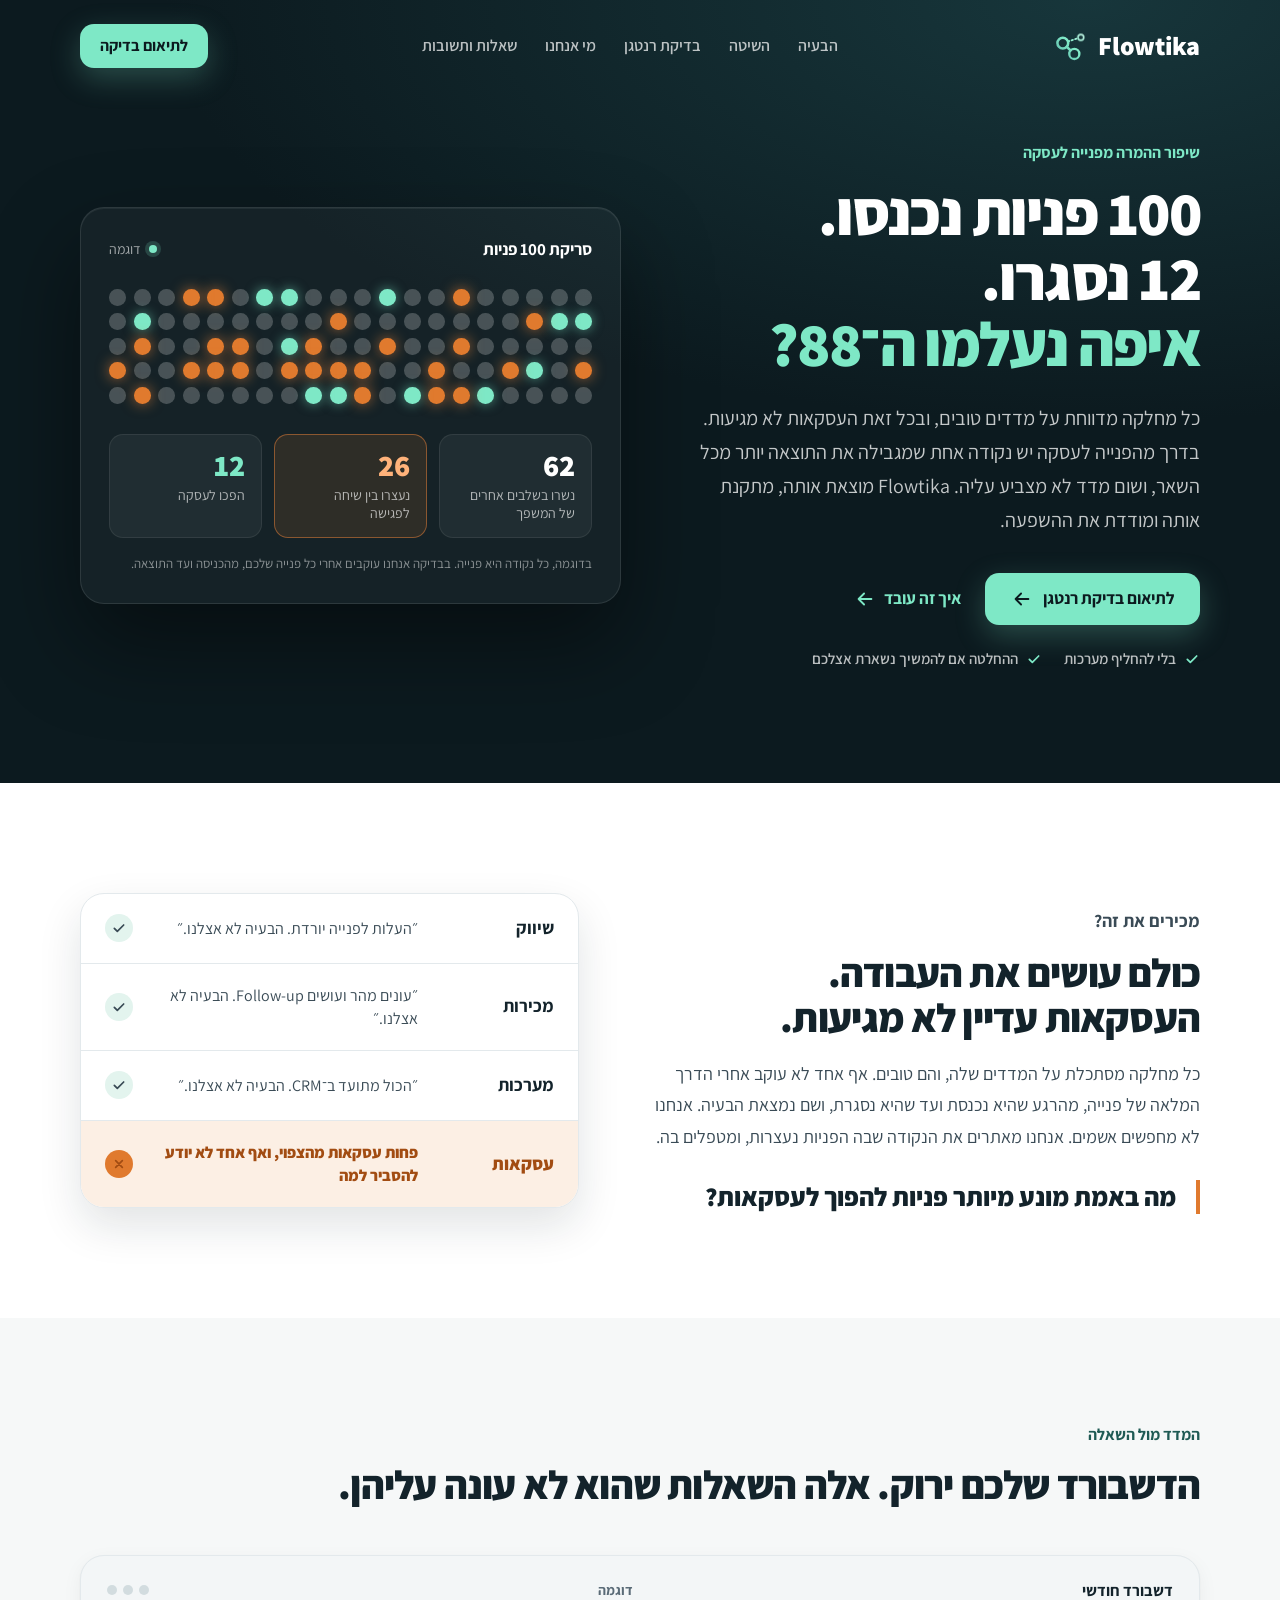
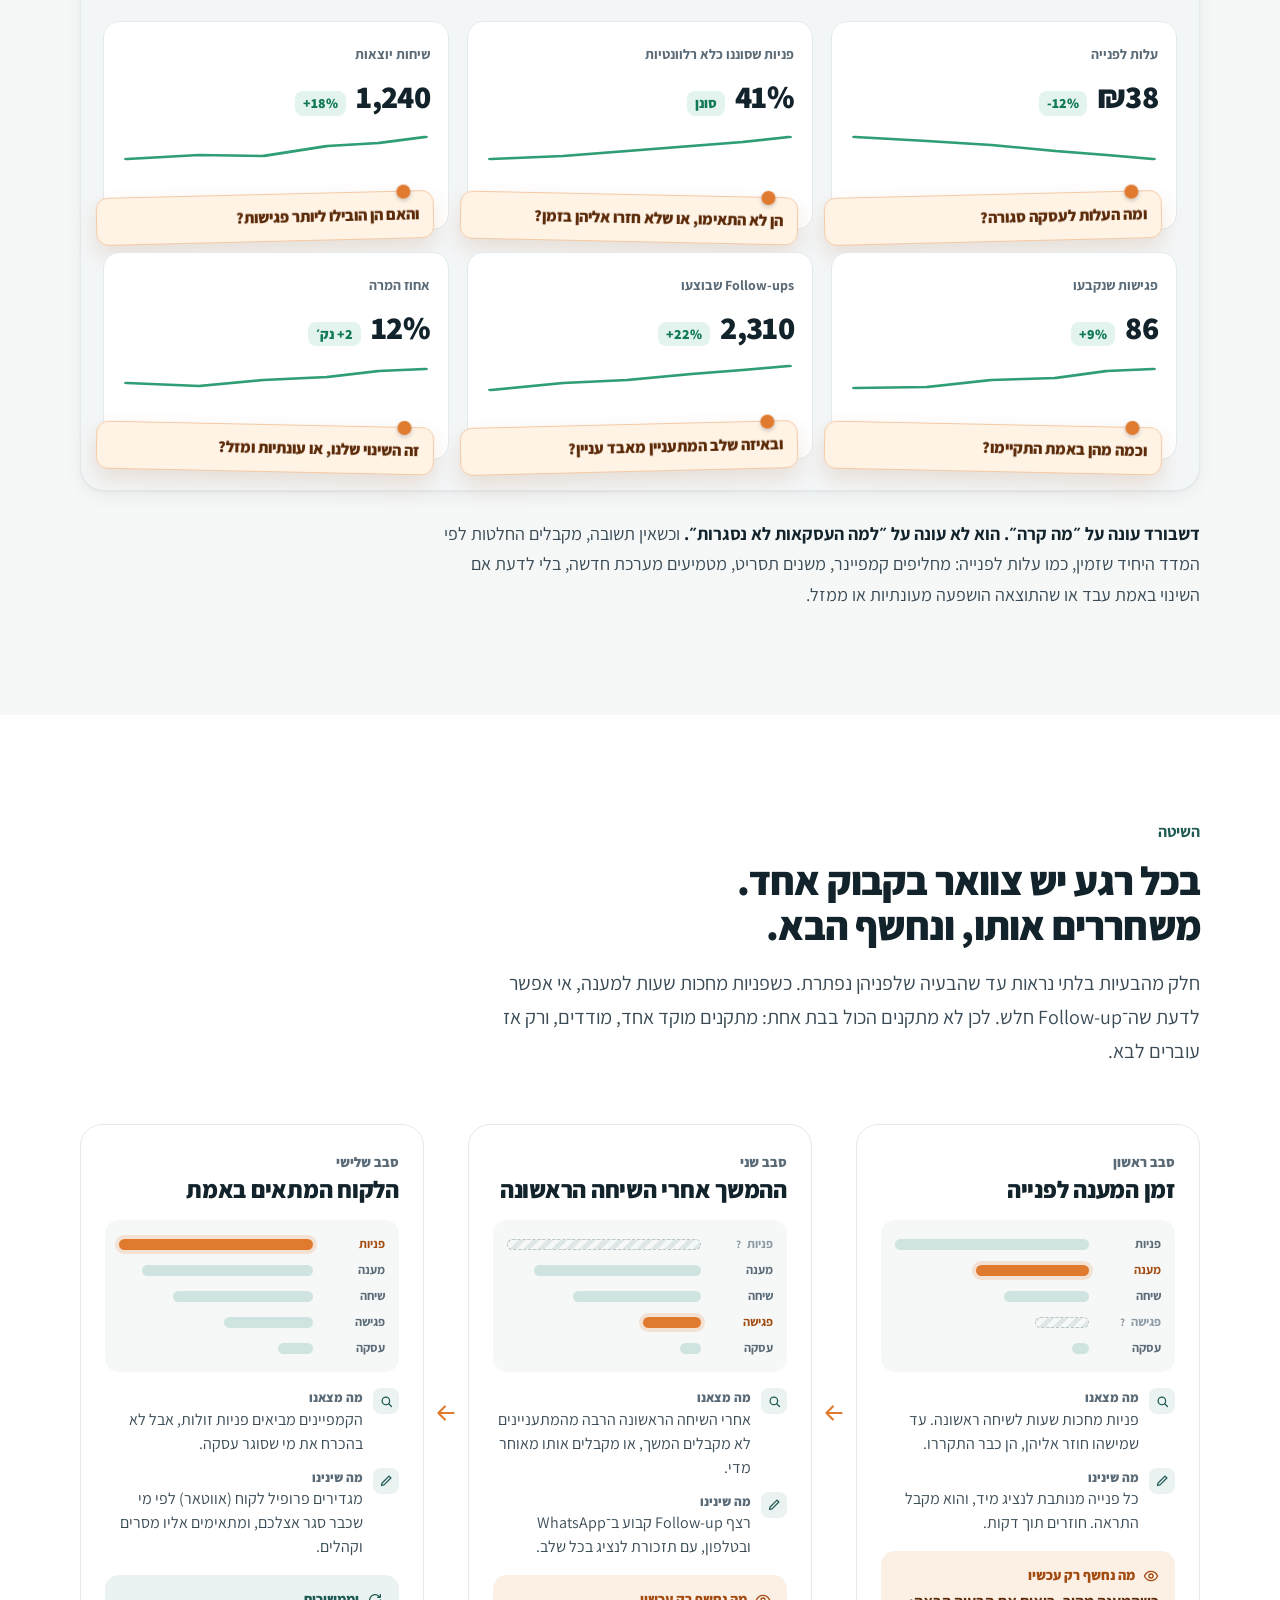
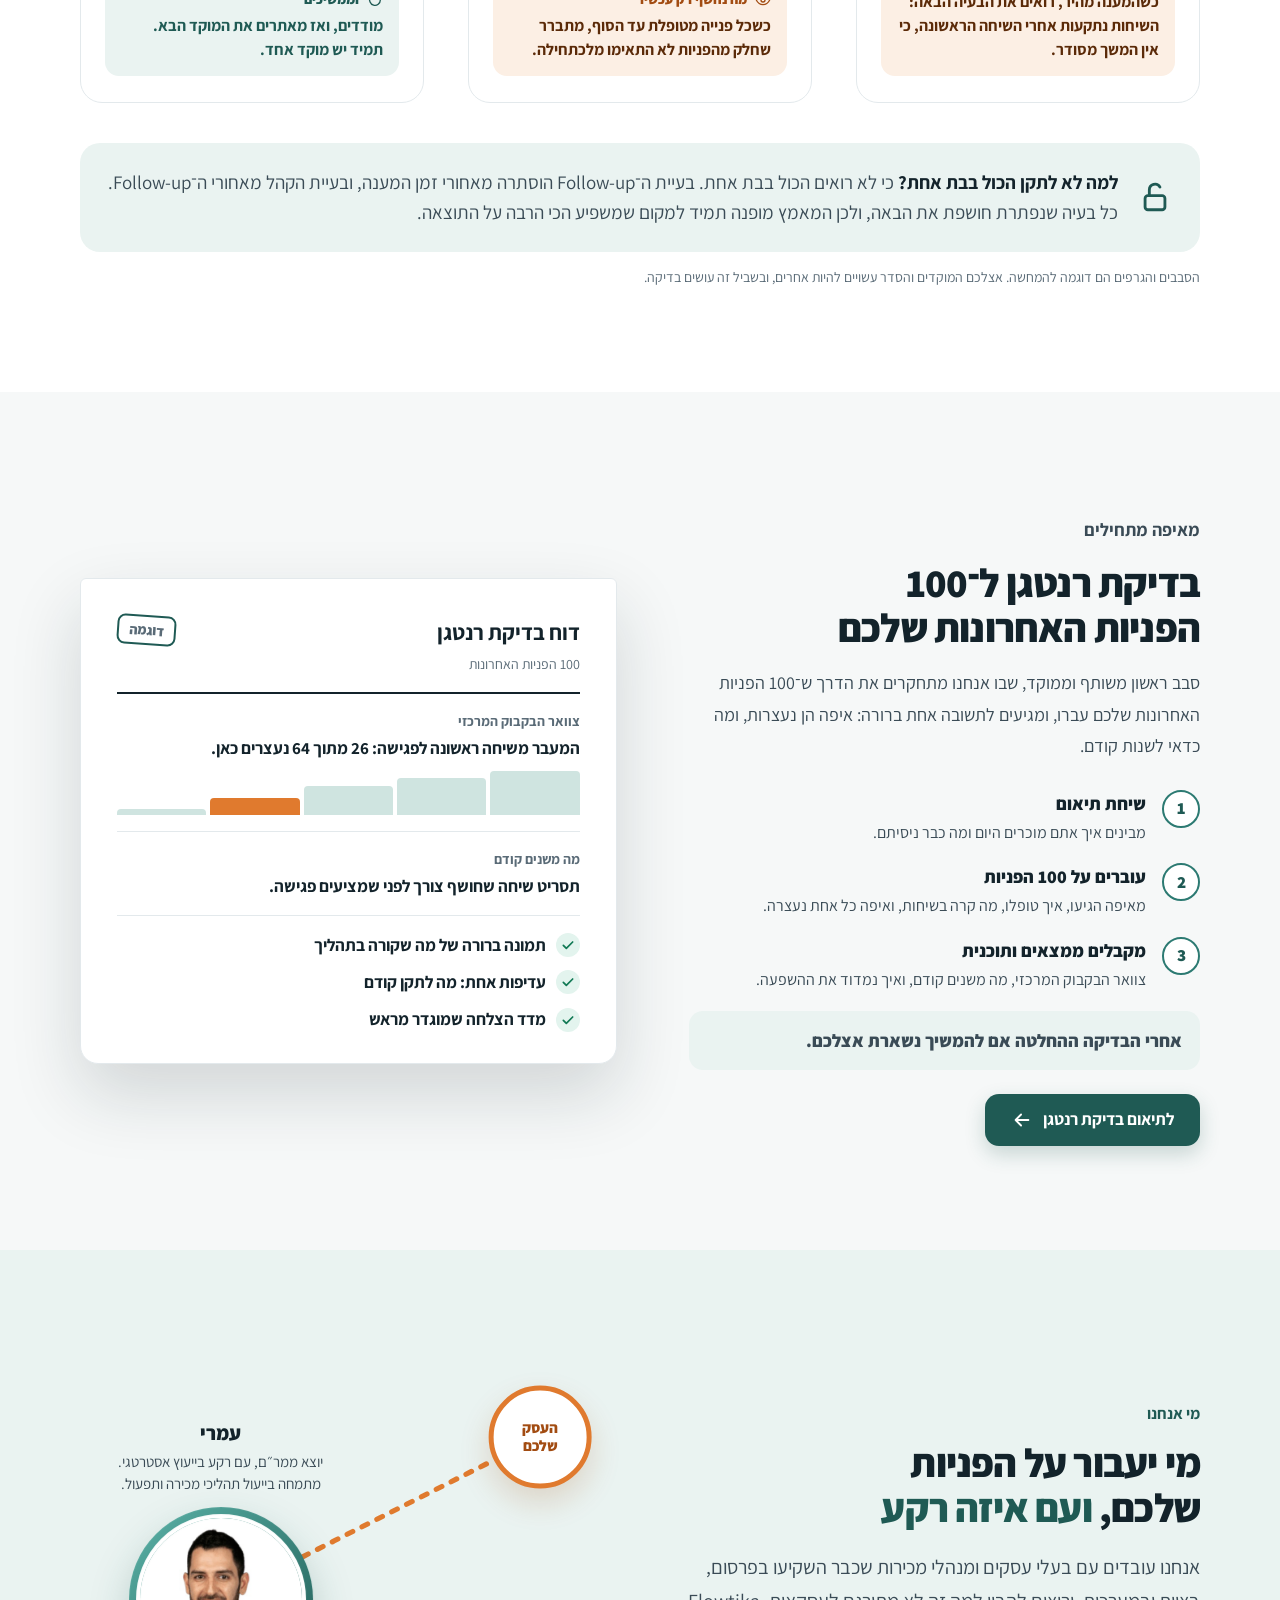
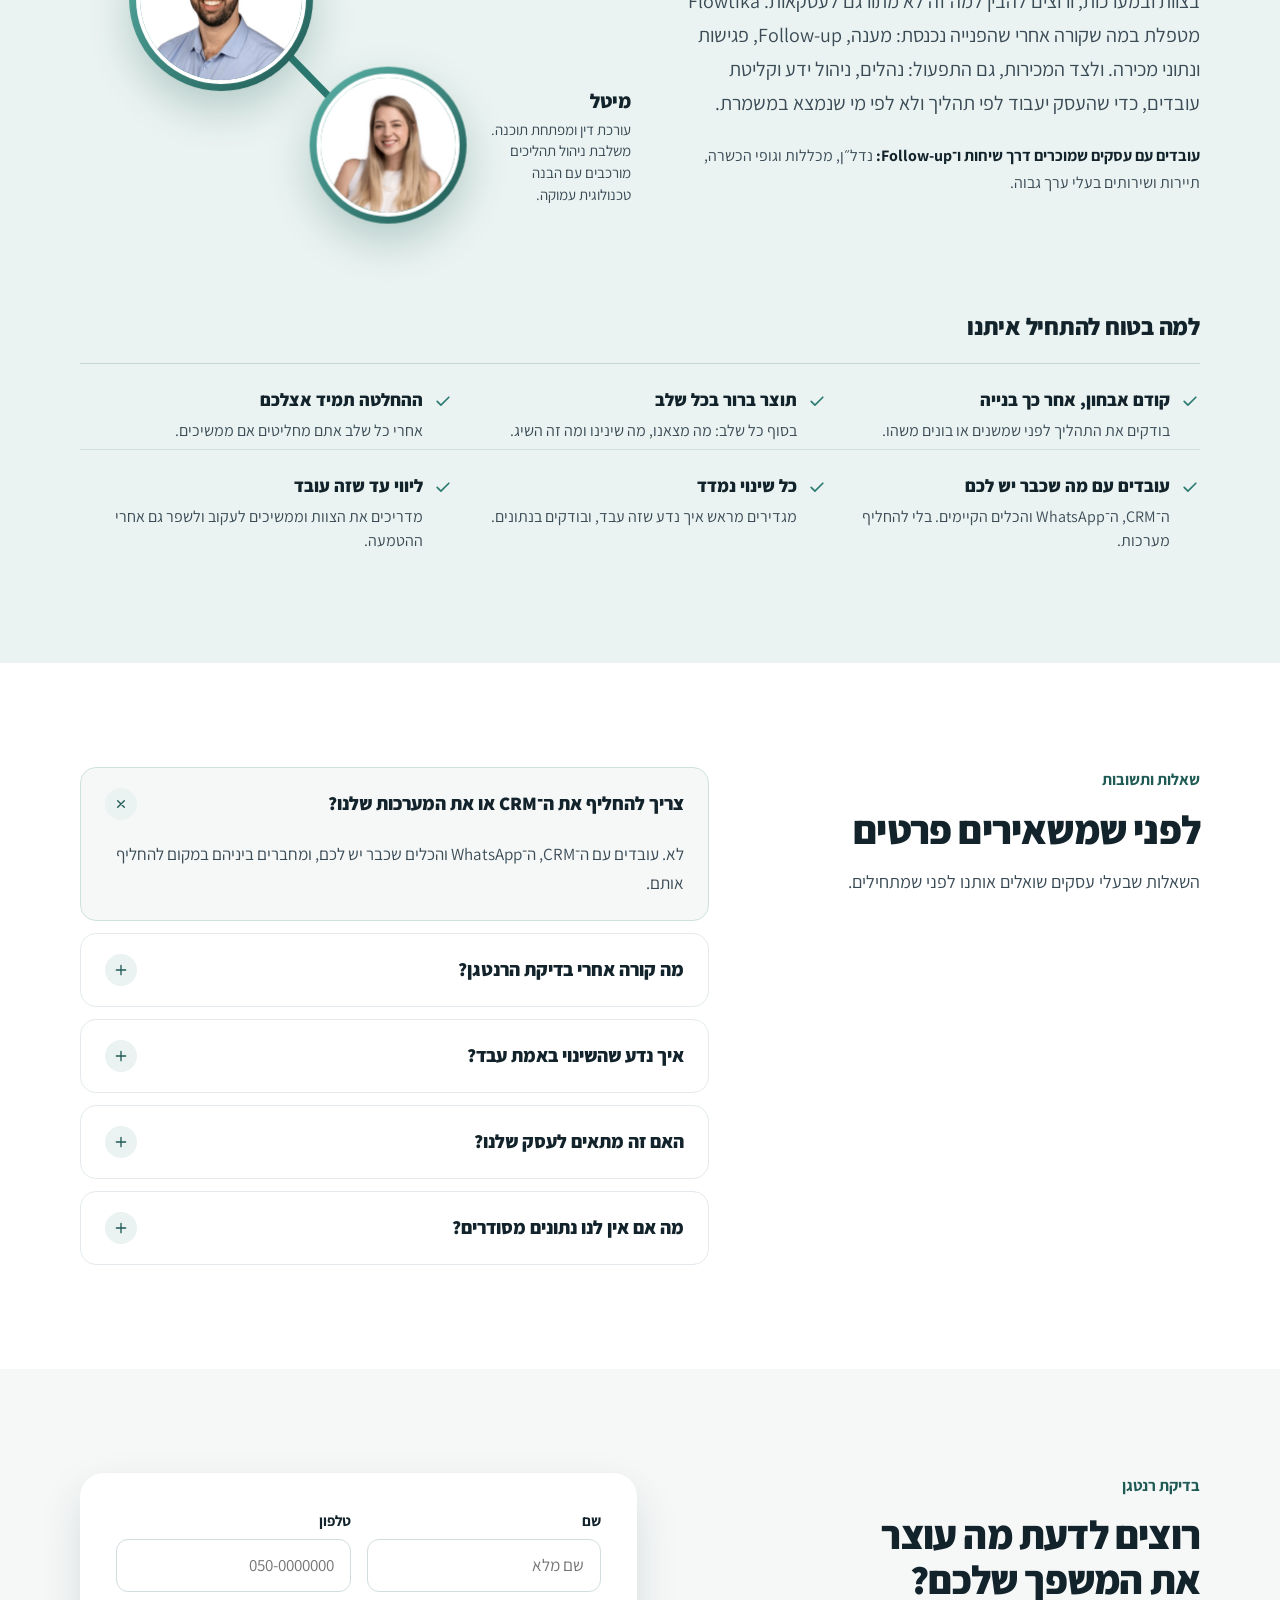
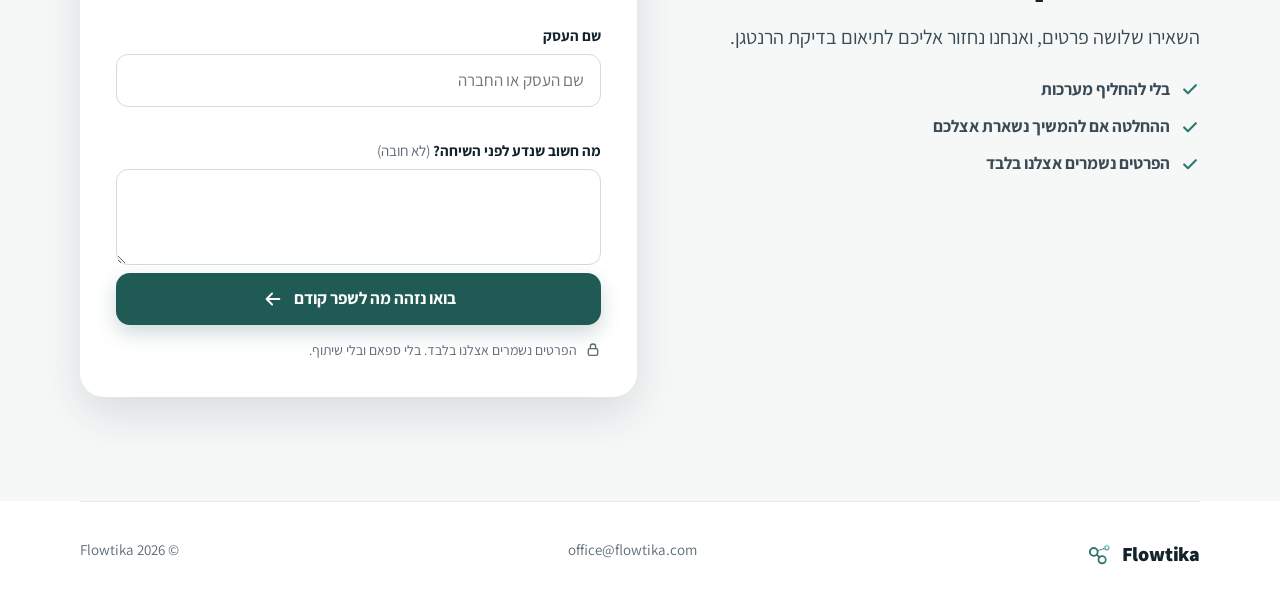
==== index.html @ 030c01e4 "Contact email: office@flowtika.com Footer link, the form's error message and the Web3Forms setup not" ====
<!DOCTYPE html>
<html lang="he" dir="rtl">
<head>
  <meta charset="UTF-8" />
  <meta name="viewport" content="width=device-width, initial-scale=1.0" />
  <title>Flowtika | בדיקת רנטגן למשפך המכירה: איפה הפניות שלכם נעצרות</title>
  <meta name="description" content="משלמים על פניות ומקבלים מעט עסקאות? Flowtika בודקת את 100 הפניות האחרונות שלכם, מאתרת איפה המשפך נחסם ומגדירה מה לתקן קודם. בלי להחליף מערכות, וההחלטה להמשיך נשארת אצלכם." />

  <link rel="preconnect" href="https://fonts.googleapis.com" />
  <link rel="preconnect" href="https://fonts.gstatic.com" crossorigin />
  <link href="https://fonts.googleapis.com/css2?family=Assistant:wght@400..800&family=Noto+Sans+Hebrew:wght@400;500;600;700&display=swap" rel="stylesheet" />

  <link rel="stylesheet" href="styles.css" />
</head>
<body>
<div class="page">
<!-- ============ HERO ============ -->
<div class="B" id="top">
  <div class="xr">
    <div class="wrap"><header class="site-h">
      <a class="logo" href="#top" aria-label="Flowtika - לראש הדף"><span class="mark"><svg viewBox="0 0 100 100" fill="none" aria-hidden="true"><defs><linearGradient id="ftgHeader" x1="12" y1="86" x2="86" y2="18" gradientUnits="userSpaceOnUse"><stop offset="0" stop-color="#5bb3a8"/><stop offset=".55" stop-color="#7ee8c6"/><stop offset="1" stop-color="#bff5e3"/></linearGradient></defs><g stroke="url(#ftgHeader)" stroke-linecap="round"><circle cx="30" cy="42" r="15" stroke-width="7"/><circle cx="62" cy="72" r="14" stroke-width="6.5"/><circle class="node3" cx="80" cy="26" r="8" stroke-width="4.5"/><line x1="41" y1="52.3" x2="51.8" y2="62.4" stroke-width="7"/><line class="flowline" x1="44.3" y1="37.4" x2="72.4" y2="28.4" stroke-width="5"/></g></svg></span>Flowtika</a>
      <nav class="nav" aria-label="ניווט ראשי"><a href="#problem">הבעיה</a><a href="#approach">השיטה</a><a href="#offer">בדיקת רנטגן</a><a href="#about">מי אנחנו</a><a href="#faq">שאלות ותשובות</a></nav>
      <a class="btn" href="#contact">לתיאום בדיקה</a>
    </header></div>
    <div class="wrap xr-hero">
      <div class="enter">
        <p class="kicker" style="color:var(--mint)">שיפור ההמרה מפנייה לעסקה</p>
        <h1 class="h1">100 פניות נכנסו.<br>12 נסגרו.<br><span>איפה נעלמו ה־88?</span></h1>
        <p class="lead">כל מחלקה מדווחת על מדדים טובים, ובכל זאת העסקאות לא מגיעות. בדרך מהפנייה לעסקה יש נקודה אחת שמגבילה את התוצאה יותר מכל השאר, ושום מדד לא מצביע עליה. Flowtika מוצאת אותה, מתקנת אותה ומודדת את ההשפעה.</p>
        <div class="cta-row">
          <a class="btn" href="#contact">לתיאום בדיקת רנטגן <svg class="ico arr" viewBox="0 0 24 24" aria-hidden="true"><path d="M19 12H5M11 6l-6 6 6 6"/></svg></a>
          <a class="link" href="#approach">איך זה עובד <svg class="ico arr" viewBox="0 0 24 24" aria-hidden="true"><path d="M19 12H5M11 6l-6 6 6 6"/></svg></a>
        </div>
        <p class="trust"><span><svg class="ico" viewBox="0 0 24 24" aria-hidden="true"><path d="M5 12.5l4.5 4.5L19 7.5"/></svg>בלי להחליף מערכות</span><span><svg class="ico" viewBox="0 0 24 24" aria-hidden="true"><path d="M5 12.5l4.5 4.5L19 7.5"/></svg>ההחלטה אם להמשיך נשארת אצלכם</span></p>
      </div>
      <figure class="scan" aria-label="דוגמה: סריקת 100 פניות. 26 נעצרו בין שיחה לפגישה, 12 נסגרו">
        <div class="scan-h"><b>סריקת 100 פניות</b><span class="live">דוגמה</span></div>
        <div class="dots" data-dots><i class="beam"></i></div>
        <div class="readout">
          <div><b>62</b><span>נשרו בשלבים אחרים של המשפך</span></div>
          <div class="stuck"><b>26</b><span>נעצרו בין שיחה לפגישה</span></div>
          <div class="won"><b>12</b><span>הפכו לעסקה</span></div>
        </div>
        <figcaption class="scan-f">בדוגמה, כל נקודה היא פנייה. בבדיקה אנחנו עוקבים אחרי כל פנייה שלכם, מהכניסה ועד התוצאה.</figcaption>
      </figure>
    </div>
  </div>

  <!-- ============ EVERY LINK LOOKS FINE ============ -->
  <section class="sec" id="problem">
    <div class="wrap greens">
      <div>
        <p class="kicker rv">מכירים את זה?</p>
        <h2 class="h2 rv">כולם עושים את העבודה. העסקאות עדיין לא מגיעות.</h2>
        <p class="rv">כל מחלקה מסתכלת על המדדים שלה, והם טובים. אף אחד לא עוקב אחרי הדרך המלאה של פנייה, מהרגע שהיא נכנסת ועד שהיא נסגרת, ושם נמצאת הבעיה. אנחנו לא מחפשים אשמים. אנחנו מאתרים את הנקודה שבה הפניות נעצרות, ומטפלים בה.</p>
        <p class="pull rv">מה באמת מונע מיותר פניות להפוך לעסקאות?</p>
      </div>
      <div class="scorecard rv" role="table" aria-label="כרטיס מצב המחלקות">
        <div class="row" role="row"><b role="cell">שיווק</b><span role="cell">״העלות לפנייה יורדת. הבעיה לא אצלנו.״</span><span class="ok" role="cell" aria-label="תקין"><svg class="ico" viewBox="0 0 24 24"><path d="M5 12.5l4.5 4.5L19 7.5"/></svg></span></div>
        <div class="row" role="row"><b role="cell">מכירות</b><span role="cell">״עונים מהר ועושים Follow-up. הבעיה לא אצלנו.״</span><span class="ok" role="cell" aria-label="תקין"><svg class="ico" viewBox="0 0 24 24"><path d="M5 12.5l4.5 4.5L19 7.5"/></svg></span></div>
        <div class="row" role="row"><b role="cell">מערכות</b><span role="cell">״הכול מתועד ב־CRM. הבעיה לא אצלנו.״</span><span class="ok" role="cell" aria-label="תקין"><svg class="ico" viewBox="0 0 24 24"><path d="M5 12.5l4.5 4.5L19 7.5"/></svg></span></div>
        <div class="row total" role="row"><b role="cell">עסקאות</b><span role="cell">פחות עסקאות מהצפוי, ואף אחד לא יודע להסביר למה</span><span class="x" role="cell" aria-label="לא תקין"><svg class="ico" viewBox="0 0 24 24"><path d="M7 7l10 10M17 7L7 17"/></svg></span></div>
      </div>
    </div>
  </section>
</div>

<!-- ============ METRIC VS QUESTION: the dashboard and the notes it doesn't show ============ -->
<section class="sec" id="answers" style="background:var(--soft)">
  <div class="wrap">
      <p class="kicker rv">המדד מול השאלה</p>
      <h2 class="h2 rv">הדשבורד שלכם ירוק. אלה השאלות שהוא לא עונה עליהן.</h2>
      <div class="dash rv" aria-label="דוגמה לדשבורד">
        <div class="dash-bar"><b>דשבורד חודשי</b><span>דוגמה</span><span class="dots3"><i></i><i></i><i></i></span></div>
        <div class="tiles">
          <div class="tile"><small>עלות לפנייה</small><div class="val"><b>₪38</b><span>12%-</span></div><svg class="spark" viewBox="0 0 120 34" preserveAspectRatio="none"><polyline points="2,6 30,10 55,14 80,20 100,24 118,28"/></svg><div class="note" style="--i:0">ומה העלות לעסקה סגורה?</div></div>
          <div class="tile"><small>פניות שסוננו כלא רלוונטיות</small><div class="val"><b>41%</b><span>סונן</span></div><svg class="spark" viewBox="0 0 120 34" preserveAspectRatio="none"><polyline points="2,28 30,25 55,20 80,15 100,11 118,6"/></svg><div class="note" style="--i:1">הן לא התאימו, או שלא חזרו אליהן בזמן?</div></div>
          <div class="tile"><small>שיחות יוצאות</small><div class="val"><b>1,240</b><span>18%+</span></div><svg class="spark" viewBox="0 0 120 34" preserveAspectRatio="none"><polyline points="2,28 30,24 55,25 80,15 100,12 118,6"/></svg><div class="note" style="--i:2">והאם הן הובילו ליותר פגישות?</div></div>
          <div class="tile"><small>פגישות שנקבעו</small><div class="val"><b>86</b><span>9%+</span></div><svg class="spark" viewBox="0 0 120 34" preserveAspectRatio="none"><polyline points="2,27 30,26 55,19 80,17 100,10 118,8"/></svg><div class="note" style="--i:3">וכמה מהן באמת התקיימו?</div></div>
          <div class="tile"><small>Follow-ups שבוצעו</small><div class="val"><b>2,310</b><span>22%+</span></div><svg class="spark" viewBox="0 0 120 34" preserveAspectRatio="none"><polyline points="2,29 30,22 55,19 80,13 100,9 118,5"/></svg><div class="note" style="--i:4">ובאיזה שלב המתעניין מאבד עניין?</div></div>
          <div class="tile"><small>אחוז המרה</small><div class="val"><b>12%</b><span>2+ נק׳</span></div><svg class="spark" viewBox="0 0 120 34" preserveAspectRatio="none"><polyline points="2,22 30,25 55,19 80,16 100,10 118,8"/></svg><div class="note" style="--i:5">זה השינוי שלנו, או עונתיות ומזל?</div></div>
        </div>
      </div>
      <p class="lg-foot rv"><b>דשבורד עונה על ״מה קרה״. הוא לא עונה על ״למה העסקאות לא נסגרות״.</b> וכשאין תשובה, מקבלים החלטות לפי המדד היחיד שזמין, כמו עלות לפנייה: מחליפים קמפיינר, משנים תסריט, מטמיעים מערכת חדשה, בלי לדעת אם השינוי באמת עבד או שהתוצאה הושפעה מעונתיות או ממזל.</p>
  </div>
</section>

<!-- ============ THE METHOD: three rounds, each revealing the next ============ -->
<section class="sec" id="approach">
  <div class="wrap">
    <p class="kicker rv">השיטה</p>
    <h2 class="h2 rv" style="max-width:820px">בכל רגע יש צוואר בקבוק אחד. משחררים אותו, ונחשף הבא.</h2>
    <p class="lead rv" style="max-width:720px;margin-top:18px">חלק מהבעיות בלתי נראות עד שהבעיה שלפניהן נפתרת. כשפניות מחכות שעות למענה, אי אפשר לדעת שה־Follow-up חלש. לכן לא מתקנים הכול בבת אחת: מתקנים מוקד אחד, מודדים, ורק אז עוברים לבא.</p>

    <div class="rounds">
      <article class="round rv">
        <div><p class="rk">סבב ראשון</p><h3>זמן המענה לפנייה</h3></div>
        <div class="mf" aria-hidden="true">
          <div><span>פניות</span><i style="--w:100%"></i></div>
          <div class="hot"><span>מענה</span><i style="--w:58%"></i></div>
          <div><span>שיחה</span><i style="--w:44%"></i></div>
          <div class="ghost"><span>פגישה<em>?</em></span><i style="--w:28%"></i></div>
          <div><span>עסקה</span><i style="--w:9%"></i></div>
        </div>
        <div class="rs">
          <div><span class="ic"><svg class="ico" viewBox="0 0 24 24"><circle cx="11" cy="11" r="6"/><path d="M20 20l-4.5-4.5"/></svg></span><p><b>מה מצאנו</b>פניות מחכות שעות לשיחה ראשונה. עד שמישהו חוזר אליהן, הן כבר התקררו.</p></div>
          <div><span class="ic"><svg class="ico" viewBox="0 0 24 24"><path d="M4 20l4-1L19 8l-3-3L5 16z"/></svg></span><p><b>מה שינינו</b>כל פנייה מנותבת לנציג מיד, והוא מקבל התראה. חוזרים תוך דקות.</p></div>
        </div>
        <div class="reveal"><b><svg class="ico" viewBox="0 0 24 24"><path d="M2 12s3.5-7 10-7 10 7 10 7-3.5 7-10 7S2 12 2 12z"/><circle cx="12" cy="12" r="3"/></svg>מה נחשף רק עכשיו</b>כשהמענה מהיר, רואים את הבעיה הבאה: השיחות נתקעות אחרי השיחה הראשונה, כי אין המשך מסודר.</div>
      </article>
      <div class="hop" aria-hidden="true"><svg class="ico" viewBox="0 0 24 24"><path d="M19 12H5M11 6l-6 6 6 6"/></svg></div>
      <article class="round rv">
        <div><p class="rk">סבב שני</p><h3>ההמשך אחרי השיחה הראשונה</h3></div>
        <div class="mf" aria-hidden="true">
          <div class="ghost"><span>פניות<em>?</em></span><i style="--w:100%"></i></div>
          <div><span>מענה</span><i style="--w:86%"></i></div>
          <div><span>שיחה</span><i style="--w:66%"></i></div>
          <div class="hot"><span>פגישה</span><i style="--w:30%"></i></div>
          <div><span>עסקה</span><i style="--w:11%"></i></div>
        </div>
        <div class="rs">
          <div><span class="ic"><svg class="ico" viewBox="0 0 24 24"><circle cx="11" cy="11" r="6"/><path d="M20 20l-4.5-4.5"/></svg></span><p><b>מה מצאנו</b>אחרי השיחה הראשונה הרבה מהמתעניינים לא מקבלים המשך, או מקבלים אותו מאוחר מדי.</p></div>
          <div><span class="ic"><svg class="ico" viewBox="0 0 24 24"><path d="M4 20l4-1L19 8l-3-3L5 16z"/></svg></span><p><b>מה שינינו</b>רצף Follow-up קבוע ב־WhatsApp ובטלפון, עם תזכורת לנציג בכל שלב.</p></div>
        </div>
        <div class="reveal"><b><svg class="ico" viewBox="0 0 24 24"><path d="M2 12s3.5-7 10-7 10 7 10 7-3.5 7-10 7S2 12 2 12z"/><circle cx="12" cy="12" r="3"/></svg>מה נחשף רק עכשיו</b>כשכל פנייה מטופלת עד הסוף, מתברר שחלק מהפניות לא התאימו מלכתחילה.</div>
      </article>
      <div class="hop" aria-hidden="true"><svg class="ico" viewBox="0 0 24 24"><path d="M19 12H5M11 6l-6 6 6 6"/></svg></div>
      <article class="round last rv">
        <div><p class="rk">סבב שלישי</p><h3>הלקוח המתאים באמת</h3></div>
        <div class="mf" aria-hidden="true">
          <div class="hot"><span>פניות</span><i style="--w:100%"></i></div>
          <div><span>מענה</span><i style="--w:88%"></i></div>
          <div><span>שיחה</span><i style="--w:72%"></i></div>
          <div><span>פגישה</span><i style="--w:46%"></i></div>
          <div><span>עסקה</span><i style="--w:18%"></i></div>
        </div>
        <div class="rs">
          <div><span class="ic"><svg class="ico" viewBox="0 0 24 24"><circle cx="11" cy="11" r="6"/><path d="M20 20l-4.5-4.5"/></svg></span><p><b>מה מצאנו</b>הקמפיינים מביאים פניות זולות, אבל לא בהכרח את מי שסוגר עסקה.</p></div>
          <div><span class="ic"><svg class="ico" viewBox="0 0 24 24"><path d="M4 20l4-1L19 8l-3-3L5 16z"/></svg></span><p><b>מה שינינו</b>מגדירים פרופיל לקוח (אווטאר) לפי מי שכבר סגר אצלכם, ומתאימים אליו מסרים וקהלים.</p></div>
        </div>
        <div class="reveal"><b><svg class="ico" viewBox="0 0 24 24"><path d="M20 12a8 8 0 1 1-2.3-5.7M20 4v4h-4"/></svg>וממשיכים</b>מודדים, ואז מאתרים את המוקד הבא. תמיד יש מוקד אחד.</div>
      </article>
    </div>

    <div class="unlock rv">
      <svg class="ico" viewBox="0 0 24 24" fill="none" stroke="currentColor" stroke-width="2" stroke-linecap="round" stroke-linejoin="round"><rect x="5" y="11" width="14" height="10" rx="2"/><path d="M8 11V7a4 4 0 0 1 7.5-2"/></svg>
      <p><b>למה לא לתקן הכול בבת אחת?</b> כי לא רואים הכול בבת אחת. בעיית ה־Follow-up הוסתרה מאחורי זמן המענה, ובעיית הקהל מאחורי ה־Follow-up. כל בעיה שנפתרת חושפת את הבאה, ולכן המאמץ מופנה תמיד למקום שמשפיע הכי הרבה על התוצאה.</p>
    </div>
    <p class="illus">הסבבים והגרפים הם דוגמה להמחשה. אצלכם המוקדים והסדר עשויים להיות אחרים, ובשביל זה עושים בדיקה.</p>
  </div>
</section>

<!-- ============ THE OFFER: X-ray ============ -->
<div class="B" id="offer">
  <div class="sec" style="background:var(--soft)">
    <div class="wrap offer">
      <div>
        <p class="kicker rv">מאיפה מתחילים</p>
        <h2 class="h2 rv">בדיקת רנטגן ל־100 הפניות האחרונות שלכם</h2>
        <p class="rv">סבב ראשון משותף וממוקד, שבו אנחנו מתחקרים את הדרך ש־100 הפניות האחרונות שלכם עברו, ומגיעים לתשובה אחת ברורה: איפה הן נעצרות, ומה כדאי לשנות קודם.</p><ol class="how rv"><li><i>1</i><div><b>שיחת תיאום</b><span>מבינים איך אתם מוכרים היום ומה כבר ניסיתם.</span></div></li><li><i>2</i><div><b>עוברים על 100 הפניות</b><span>מאיפה הגיעו, איך טופלו, מה קרה בשיחות, ואיפה כל אחת נעצרה.</span></div></li><li><i>3</i><div><b>מקבלים ממצאים ותוכנית</b><span>צוואר הבקבוק המרכזי, מה משנים קודם, ואיך נמדוד את ההשפעה.</span></div></li></ol><p class="decide rv">אחרי הבדיקה ההחלטה אם להמשיך נשארת אצלכם.</p>
        <div class="cta-row rv" style="margin-top:28px"><a class="btn" href="#contact">לתיאום בדיקת רנטגן <svg class="ico arr" viewBox="0 0 24 24" aria-hidden="true"><path d="M19 12H5M11 6l-6 6 6 6"/></svg></a></div>
      </div>
      <div class="report rv" aria-label="דוגמה לדוח בדיקת רנטגן">
        <div class="rh"><div><b>דוח בדיקת רנטגן</b><span>100 הפניות האחרונות</span></div><span class="stamp">דוגמה</span></div>
        <div class="blk"><h4>צוואר הבקבוק המרכזי</h4><p>המעבר משיחה ראשונה לפגישה: 26 מתוך 64 נעצרים כאן.</p>
          <div class="mini"><i style="--h:100%"></i><i style="--h:82%"></i><i style="--h:64%"></i><i class="hot" style="--h:38%"></i><i style="--h:12%"></i></div></div>
        <div class="blk"><h4>מה משנים קודם</h4><p>תסריט שיחה שחושף צורך לפני שמציעים פגישה.</p></div>
        <div class="gets2">
          <div><span class="ok"><svg class="ico" viewBox="0 0 24 24"><path d="M5 12.5l4.5 4.5L19 7.5"/></svg></span>תמונה ברורה של מה שקורה בתהליך</div>
          <div><span class="ok"><svg class="ico" viewBox="0 0 24 24"><path d="M5 12.5l4.5 4.5L19 7.5"/></svg></span>עדיפות אחת: מה לתקן קודם</div>
          <div><span class="ok"><svg class="ico" viewBox="0 0 24 24"><path d="M5 12.5l4.5 4.5L19 7.5"/></svg></span>מדד הצלחה שמוגדר מראש</div>
        </div>
      </div>
    </div>
  </div>
</div>

<!-- ============ WHO WE ARE ============ -->
<section class="sec who2" id="about">
  <div class="wrap">
    <div class="who2-in">
      <div>
        <p class="kicker rv">מי אנחנו</p>
        <h2 class="h2 rv">מי יעבור על הפניות שלכם, <span>ועם איזה רקע</span></h2>
        <p class="lead rv">אנחנו עובדים עם בעלי עסקים ומנהלי מכירות שכבר השקיעו בפרסום, בצוות ובמערכות, ורוצים להבין למה זה לא מתורגם לעסקאות. Flowtika מטפלת במה שקורה אחרי שהפנייה נכנסת: מענה, Follow-up, פגישות ונתוני מכירה. ולצד המכירות, גם התפעול: נהלים, ניהול ידע וקליטת עובדים, כדי שהעסק יעבוד לפי תהליך ולא לפי מי שנמצא במשמרת.</p>
        <p class="fields rv"><b>עובדים עם עסקים שמוכרים דרך שיחות ו־Follow-up:</b> נדל״ן, מכללות וגופי הכשרה, תיירות ושירותים בעלי ערך גבוה.</p>
      </div>
      <div class="constel rv" aria-label="עמרי ומיטל, מחוברים לעסק שלכם">
        <svg class="links" viewBox="0 0 520 470" preserveAspectRatio="none" aria-hidden="true">
          <line class="solid" x1="202" y1="291" x2="240" y2="330"/>
          <line class="dash" x1="214" y1="195" x2="398" y2="102"/>
        </svg>
        <div class="pp o"><span class="ph"><img src="images/omry.jpg" alt="עמרי"></span><div class="cap"><b>עמרי</b><span>יוצא ממר״ם, עם רקע בייעוץ אסטרטגי. מתמחה בייעול תהליכי מכירה ותפעול.</span></div></div>
        <div class="pp m"><span class="ph"><img src="images/meital.jpg" alt="מיטל"></span><div class="cap"><b>מיטל</b><span>עורכת דין ומפתחת תוכנה. משלבת ניהול תהליכים מורכבים עם הבנה טכנולוגית עמוקה.</span></div></div>
        <div class="pp y"><span class="node">העסק<br>שלכם</span></div>
      </div>
    </div>
    <h3 class="promises-h rv">למה בטוח להתחיל איתנו</h3>
    <div class="promises rv">
      <div><b><svg class="ico" viewBox="0 0 24 24"><path d="M5 12.5l4.5 4.5L19 7.5"/></svg>קודם אבחון, אחר כך בנייה</b><span>בודקים את התהליך לפני שמשנים או בונים משהו.</span></div>
      <div><b><svg class="ico" viewBox="0 0 24 24"><path d="M5 12.5l4.5 4.5L19 7.5"/></svg>תוצר ברור בכל שלב</b><span>בסוף כל שלב: מה מצאנו, מה שינינו ומה זה השיג.</span></div>
      <div><b><svg class="ico" viewBox="0 0 24 24"><path d="M5 12.5l4.5 4.5L19 7.5"/></svg>ההחלטה תמיד אצלכם</b><span>אחרי כל שלב אתם מחליטים אם ממשיכים.</span></div>
      <div><b><svg class="ico" viewBox="0 0 24 24"><path d="M5 12.5l4.5 4.5L19 7.5"/></svg>עובדים עם מה שכבר יש לכם</b><span>ה־CRM, ה־WhatsApp והכלים הקיימים. בלי להחליף מערכות.</span></div>
      <div><b><svg class="ico" viewBox="0 0 24 24"><path d="M5 12.5l4.5 4.5L19 7.5"/></svg>כל שינוי נמדד</b><span>מגדירים מראש איך נדע שזה עבד, ובודקים בנתונים.</span></div>
      <div><b><svg class="ico" viewBox="0 0 24 24"><path d="M5 12.5l4.5 4.5L19 7.5"/></svg>ליווי עד שזה עובד</b><span>מדריכים את הצוות וממשיכים לעקוב ולשפר גם אחרי ההטמעה.</span></div>
    </div>
  </div>
</section>

<!-- ============ FAQ ============ -->
<section class="sec faq" id="faq">
  <div class="wrap faq-in">
    <div>
      <p class="kicker rv">שאלות ותשובות</p>
      <h2 class="h2 rv">לפני שמשאירים פרטים</h2>
      <p class="lead rv">השאלות שבעלי עסקים שואלים אותנו לפני שמתחילים.</p>
    </div>
    <div class="qa rv">
      <details open><summary>צריך להחליף את ה־CRM או את המערכות שלנו?<span class="plus"><svg class="ico" viewBox="0 0 24 24"><path d="M12 5v14M5 12h14"/></svg></span></summary><p>לא. עובדים עם ה־CRM, ה־WhatsApp והכלים שכבר יש לכם, ומחברים ביניהם במקום להחליף אותם.</p></details>
      <details><summary>מה קורה אחרי בדיקת הרנטגן?<span class="plus"><svg class="ico" viewBox="0 0 24 24"><path d="M12 5v14M5 12h14"/></svg></span></summary><p>אתם מחליטים. יש לכם ממצאים ותוכנית ברורה, ואפשר ליישם אותם בכוחות עצמכם או איתנו. אם ממשיכים יחד, עובדים סבב אחרי סבב: מתקנים מוקד אחד, מודדים, ועוברים לבא.</p></details>
      <details><summary>איך נדע שהשינוי באמת עבד?<span class="plus"><svg class="ico" viewBox="0 0 24 24"><path d="M12 5v14M5 12h14"/></svg></span></summary><p>מגדירים מראש מדד הצלחה, ובודקים אותו בנתונים. כך אפשר להפריד בין ההשפעה של השינוי לבין עונתיות, תמהיל פניות שונה או סתם חודש טוב.</p></details>
      <details><summary>האם זה מתאים לעסק שלנו?<span class="plus"><svg class="ico" viewBox="0 0 24 24"><path d="M12 5v14M5 12h14"/></svg></span></summary><p>זה מתאים לעסקים שמוכרים דרך שיחות מכירה ו־Follow-up: נדל״ן, מכללות וגופי הכשרה, תיירות ושירותים בעלי ערך גבוה. אם אתם לא בטוחים, תשאלו אותנו בשיחת התיאום.</p></details>
      <details><summary>מה אם אין לנו נתונים מסודרים?<span class="plus"><svg class="ico" viewBox="0 0 24 24"><path d="M12 5v14M5 12h14"/></svg></span></summary><p>זה קורה הרבה, וגם זו תשובה בפני עצמה. מתחילים ממה שיש, ואם חסר משהו קריטי, מגדירים יחד מה כדאי לתעד כבר מהיום.</p></details>
    </div>
  </div>
</section>

<!-- ============ CONTACT ============ -->
<div class="A">
  <section class="sec contact" id="contact">
    <div class="wrap contact-in">
      <div>
        <p class="kicker">בדיקת רנטגן</p>
        <h2 class="h2">רוצים לדעת מה עוצר את המשפך שלכם?</h2>
        <p class="lead" style="margin-top:18px">השאירו שלושה פרטים, ואנחנו נחזור אליכם לתיאום בדיקת הרנטגן.</p><ul class="checks"><li><svg class="ico" viewBox="0 0 24 24" aria-hidden="true"><path d="M5 12.5l4.5 4.5L19 7.5"/></svg>בלי להחליף מערכות</li><li><svg class="ico" viewBox="0 0 24 24" aria-hidden="true"><path d="M5 12.5l4.5 4.5L19 7.5"/></svg>ההחלטה אם להמשיך נשארת אצלכם</li><li><svg class="ico" viewBox="0 0 24 24" aria-hidden="true"><path d="M5 12.5l4.5 4.5L19 7.5"/></svg>הפרטים נשמרים אצלנו בלבד</li></ul>
      </div>
      <div>
        <form class="form-card" id="contactForm" novalidate>
          <!-- Web3Forms relay: replace the value below with your access key from web3forms.com (verify office@flowtika.com) -->
          <input type="hidden" name="access_key" value="YOUR_WEB3FORMS_ACCESS_KEY" />
          <input type="hidden" name="subject" value="ליד חדש מאתר Flowtika" />
          <input type="hidden" name="from_name" value="אתר Flowtika" />
          <input type="checkbox" name="botcheck" class="hp-field" tabindex="-1" autocomplete="off" aria-hidden="true" />

          <div class="alert" id="formError" role="alert" hidden><svg class="ico" viewBox="0 0 24 24" aria-hidden="true"><circle cx="12" cy="12" r="9"/><path d="M12 7.5v5.5M12 16.5v.01"/></svg><div><b>הפרטים לא נשלחו.</b>הם עדיין כאן בטופס, לא צריך להקליד שוב. נסו שוב, או כתבו לנו ל־office@flowtika.com</div></div>
          <div class="form-grid">
            <div class="field"><label for="f-name">שם</label><input id="f-name" name="name" autocomplete="name" placeholder="שם מלא"><span class="err" id="err-name"></span></div>
            <div class="field"><label for="f-phone">טלפון</label><input id="f-phone" name="phone" type="tel" inputmode="tel" dir="ltr" style="text-align:right" autocomplete="tel" placeholder="050-0000000"><span class="err" id="err-phone"></span></div>
            <div class="field full"><label for="f-business">שם העסק</label><input id="f-business" name="business" autocomplete="organization" placeholder="שם העסק או החברה"><span class="err" id="err-business"></span></div>
            <div class="field full"><label for="f-notes">מה חשוב שנדע לפני השיחה? <span style="font-weight:400;color:var(--muted)">(לא חובה)</span></label><textarea id="f-notes" name="notes"></textarea></div>
          </div>
          <button class="btn" type="submit" id="formSubmit"><span>בואו נזהה מה לשפר קודם</span> <svg class="ico arr" viewBox="0 0 24 24" aria-hidden="true"><path d="M19 12H5M11 6l-6 6 6 6"/></svg></button>
          <p class="privacy"><svg class="ico" viewBox="0 0 24 24" aria-hidden="true"><rect x="5" y="10" width="14" height="10" rx="2"/><path d="M8 10V7a4 4 0 0 1 8 0v3"/></svg>הפרטים נשמרים אצלנו בלבד. בלי ספאם ובלי שיתוף.</p>
        </form>

        <div class="form-card done" id="formThanks" hidden tabindex="-1">
          <svg class="seal" viewBox="0 0 96 96" fill="none" stroke="#1f5a54" stroke-width="4" stroke-linecap="round" stroke-linejoin="round" aria-hidden="true"><circle cx="48" cy="48" r="44"/><path d="M30 49l12 12 24-26"/></svg>
          <h2 class="h2" id="thanksTitle">תודה, קיבלנו</h2>
          <p>נחזור אליכם בהקדם לתיאום בדיקת הרנטגן.</p>
          <ol class="next"><li><span>1</span>נחזור אליכם לתיאום</li><li><span>2</span>עוברים יחד על 100 הפניות האחרונות</li><li><span>3</span>מגדירים מה לשנות קודם, ואיך נמדוד</li></ol>
        </div>
      </div>
    </div>
  </section>
</div>

<div class="wrap"><footer class="foot"><a class="logo" href="#top" aria-label="Flowtika - לראש הדף"><span class="mark"><svg viewBox="0 0 100 100" fill="none" aria-hidden="true"><defs><linearGradient id="ftgFooter" x1="12" y1="86" x2="86" y2="18" gradientUnits="userSpaceOnUse"><stop offset="0" stop-color="#1f5a54"/><stop offset=".55" stop-color="#2c7a72"/><stop offset="1" stop-color="#5bb3a8"/></linearGradient></defs><g stroke="url(#ftgFooter)" stroke-linecap="round"><circle cx="30" cy="42" r="15" stroke-width="7"/><circle cx="62" cy="72" r="14" stroke-width="6.5"/><circle class="node3" cx="80" cy="26" r="8" stroke-width="4.5"/><line x1="41" y1="52.3" x2="51.8" y2="62.4" stroke-width="7"/><line class="flowline" x1="44.3" y1="37.4" x2="72.4" y2="28.4" stroke-width="5"/></g></svg></span>Flowtika</a><a href="mailto:office@flowtika.com">office@flowtika.com</a><span>© <span id="year">2026</span> Flowtika</span></footer></div>
<script src="script.js"></script>
</body>
</html>
---- styles.css ----
/* ============================================================
   Flowtika - version 2 design. RTL-first, Hebrew.
   Layout breakpoints are container queries on .page (the whole site).
   ============================================================ */

:root {
  --font: "Assistant", "Noto Sans Hebrew", system-ui, sans-serif;
  --ink: #13232b; --ink-2: #3a4b56; --muted: #5a6b77;
  --line: #e3e9ec; --line-2: #d2dcdf;
  --paper: #ffffff; --soft: #f6f8f8; --tint: #eaf3f1;
  --teal: #2c7a72; --teal-deep: #1f5a54; --teal-glow: #5bb3a8; --mint: #7ee8c6;
  --amber: #e07a2e; --amber-text: #a24c12; --amber-soft: #fcefe4;
  --night: #0c1a1f; --night-2: #12282e;
  --r: 18px; --r-sm: 12px;
  --sh-1: 0 1px 2px rgba(19,35,43,.05), 0 6px 20px rgba(19,35,43,.05);
  --sh-2: 0 18px 44px rgba(19,35,43,.12);
  --ease-out: cubic-bezier(0.22, 1, 0.36, 1);
  --dur-fast: 150ms; --dur: 240ms; --dur-slow: 560ms;
  --focus: #1f5a54;
}
*, *::before, *::after { box-sizing: border-box; margin: 0; padding: 0; }
html { font-family: var(--font); color: var(--ink); -webkit-font-smoothing: antialiased; }
body { background: var(--paper); line-height: 1.6; font-size: 17px; }
a { color: inherit; text-decoration: none; }
button, input, textarea { font: inherit; color: inherit; }
:focus-visible { outline: 2px solid var(--focus); outline-offset: 3px; border-radius: 6px; }
svg { display: block; }
@media (prefers-reduced-motion: reduce) {
  *, *::before, *::after { animation-duration: 1ms !important; animation-delay: 0ms !important; transition-duration: 1ms !important; }
  .rv { animation: none !important; opacity: 1 !important; transform: none !important; }
}

[hidden] { display: none !important; }
.page { container: screen / inline-size; overflow-x: clip; }
/* Spam trap: invisible to people, kept off-screen without widening the page. */
.hp-field { position: absolute; width: 1px; height: 1px; opacity: 0; overflow: hidden; clip-path: inset(50%); pointer-events: none; }

/* ---------- shared ---------- */
.wrap { max-width: 1200px; margin-inline: auto; padding-inline: 40px; }
@container screen (max-width: 640px) { .wrap { padding-inline: 22px; } }

@keyframes rise { from { opacity: 0; transform: translateY(12px); } to { opacity: 1; transform: none; } }
@keyframes fade { from { opacity: 0; } to { opacity: 1; } }
.enter > * { animation: rise var(--dur-slow) var(--ease-out) both; }
.enter > *:nth-child(2) { animation-delay: 60ms; } .enter > *:nth-child(3) { animation-delay: 120ms; }
.enter > *:nth-child(4) { animation-delay: 180ms; } .enter > *:nth-child(5) { animation-delay: 240ms; }
@supports (animation-timeline: view()) {
  .rv { animation: rise linear both; animation-timeline: view(); animation-range: entry 0% entry 35%; }
}

.btn { display: inline-flex; align-items: center; justify-content: center; gap: 10px; min-height: 52px; padding: 0 26px;
  border-radius: 14px; border: 0; cursor: pointer; font-weight: 700; font-size: 17px; background: var(--teal-deep); color: #fff;
  box-shadow: 0 8px 20px rgba(31,90,84,.22); transition: transform var(--dur) var(--ease-out), box-shadow var(--dur) var(--ease-out), background var(--dur) var(--ease-out); }
.btn:hover { transform: translateY(-2px); box-shadow: 0 14px 28px rgba(31,90,84,.28); background: #174a45; }
.btn:active { transform: translateY(0) scale(.98); }
.btn .arr { transition: transform var(--dur) var(--ease-out); }
.btn:hover .arr, .link:hover .arr { transform: translateX(-4px); }
.btn[disabled] { opacity: .45; cursor: not-allowed; transform: none; box-shadow: none; }
.link { display: inline-flex; align-items: center; gap: 8px; font-weight: 700; color: var(--teal-deep); min-height: 44px; }
.link:hover { color: var(--ink); }
.arr { width: 18px; height: 18px; }

/* header */
.site-h { display: flex; align-items: center; justify-content: space-between; gap: 24px; padding-block: 24px; }
.logo { display: inline-flex; align-items: center; gap: 10px; font-weight: 800; font-size: 26px; letter-spacing: -.01em; direction: ltr; }
.logo .mark { width: 36px; height: 36px; }
.logo .mark .flowline { stroke-dasharray: 4 6.5; animation: flow 1.6s linear 0.4s 2; }
.logo .mark .node3 { transform-origin: 80px 26px; animation: pop var(--dur-slow) var(--ease-out) 1.2s both; }
@keyframes flow { to { stroke-dashoffset: -21; } }
@keyframes pop { from { transform: scale(.2); opacity: 0; } to { transform: none; opacity: 1; } }
.nav { display: flex; gap: 28px; font-weight: 600; font-size: 16px; color: var(--ink-2); }
.nav a { position: relative; padding-block: 6px; transition: color var(--dur) var(--ease-out); }
.nav a::after { content: ""; position: absolute; inset-inline: 0; bottom: 0; height: 2px; border-radius: 2px; background: currentColor;
  transform: scaleX(0); transition: transform var(--dur) var(--ease-out); }
.nav a:hover { color: var(--ink); } .nav a:hover::after { transform: scaleX(.7); }
.site-h .btn { min-height: 44px; padding: 0 20px; font-size: 16px; }
@container screen (max-width: 900px) { .nav { display: none; } }
@container screen (max-width: 640px) { .site-h { padding-block: 18px; } .logo { font-size: 22px; } .logo .mark { width: 30px; height: 30px; } }

.sec { padding-block: 104px; }
@container screen (max-width: 640px) { .sec { padding-block: 64px; } }
.h1 { font-size: 60px; line-height: 1.06; font-weight: 800; letter-spacing: -.025em; text-wrap: balance; }
.h2 { font-size: 40px; line-height: 1.12; font-weight: 800; letter-spacing: -.02em; text-wrap: balance; }
.lead { font-size: 20px; line-height: 1.7; color: var(--ink-2); max-width: 540px; }
.kicker { font-size: 16px; font-weight: 700; color: var(--teal-deep); margin-bottom: 14px; }
@container screen (max-width: 900px) { .h1 { font-size: 44px; } .h2 { font-size: 32px; } }
@container screen (max-width: 640px) { .h1 { font-size: 36px; } .h2 { font-size: 28px; } .lead { font-size: 18px; } }

.ico { width: 22px; height: 22px; fill: none; stroke: currentColor; stroke-width: 2; stroke-linecap: round; stroke-linejoin: round; }

/* form (shared mechanics) */
.field { display: grid; gap: 6px; }
.field label { font-weight: 700; font-size: 15px; }
.field input, .field textarea { width: 100%; min-height: 52px; padding: 12px 16px; border-radius: 12px; border: 1.5px solid var(--line-2);
  background: #fff; font-size: 17px; transition: border-color var(--dur) var(--ease-out), box-shadow var(--dur) var(--ease-out); }
.field textarea { min-height: 96px; resize: vertical; }
.field input:hover, .field textarea:hover { border-color: #b3c3c7; }
.field input:focus, .field textarea:focus { outline: none; border-color: var(--teal); box-shadow: 0 0 0 4px rgba(44,122,114,.15); }
.field .err { min-height: 20px; font-size: 14px; color: #b42318; }
.field input.invalid { border-color: #d92d20; }
.form-grid { display: grid; grid-template-columns: 1fr 1fr; gap: 6px 16px; }
.form-grid .full { grid-column: 1 / -1; }
@container screen (max-width: 640px) { .form-grid { grid-template-columns: 1fr; } }
.privacy { display: flex; gap: 8px; align-items: center; font-size: 14px; color: var(--muted); margin-top: 14px; }
.privacy .ico { width: 16px; height: 16px; }
.alert { display: flex; gap: 14px; align-items: flex-start; padding: 16px 18px; border-radius: 14px; background: #fef3f2; color: #7a271a;
  border: 1px solid #fecdca; margin-bottom: 20px; animation: rise var(--dur-slow) var(--ease-out) both; }
.alert b { display: block; color: #55160c; }
.alert .ico { flex: none; margin-top: 2px; }

/* success */
.done { text-align: center; padding: 72px 24px 88px; display: grid; justify-items: center; gap: 14px; }
.done .seal { width: 96px; height: 96px; }
.done .seal circle { stroke-dasharray: 280; stroke-dashoffset: 280; animation: draw 900ms var(--ease-out) 150ms forwards; }
.done .seal path { stroke-dasharray: 60; stroke-dashoffset: 60; animation: draw 500ms var(--ease-out) 850ms forwards; }
@keyframes draw { to { stroke-dashoffset: 0; } }
.done .h2 { animation: rise var(--dur-slow) var(--ease-out) 700ms both; }
.done p { color: var(--ink-2); font-size: 19px; max-width: 460px; animation: rise var(--dur-slow) var(--ease-out) 780ms both; }
.next { display: grid; gap: 10px; margin-top: 18px; text-align: start; animation: rise var(--dur-slow) var(--ease-out) 900ms both; }
.next li { list-style: none; display: flex; gap: 12px; align-items: center; color: var(--ink-2); }
.next li span { flex: none; width: 28px; height: 28px; border-radius: 50%; display: grid; place-items: center; background: var(--tint); color: var(--teal-deep); font-weight: 800; font-size: 14px; }

.foot { border-top: 1px solid var(--line); padding-block: 36px; display: flex; justify-content: space-between; gap: 24px; flex-wrap: wrap; color: var(--muted); font-size: 15px; }
.foot .logo { font-size: 20px; color: var(--ink); } .foot .logo .mark { width: 26px; height: 26px; }
.foot a:hover { color: var(--teal-deep); }

/* check mark chip */
.ok { width: 28px; height: 28px; border-radius: 50%; display: grid; place-items: center; background: #e3f4ee; color: #127a55; }
.ok .ico { width: 16px; height: 16px; stroke-width: 2.6; }

/* ---------- contact ---------- */
.A .contact { background: var(--soft); }
.A .contact-in { display: grid; grid-template-columns: 1fr 1.1fr; gap: 56px; align-items: start; }
.A .form-card { background: var(--paper); border-radius: 24px; padding: 36px; box-shadow: var(--sh-2); }
.A .form-card .btn { width: 100%; margin-top: 8px; }
@container screen (max-width: 900px) { .A .contact-in { grid-template-columns: 1fr; gap: 28px; } .A .form-card { padding: 24px 20px; } }

/* ================= B: X-ray ================= */
.B .xr { background: radial-gradient(120% 90% at 85% 0%, #17363b 0%, var(--night) 60%); color: #fff; position: relative; overflow: hidden; }
.B .xr .site-h .nav { color: rgba(255,255,255,.72); }
.B .xr .site-h .nav a:hover { color: #fff; }
.B .xr .btn { background: var(--mint); color: var(--night); box-shadow: 0 10px 30px rgba(126,232,198,.25); }
.B .xr .btn:hover { background: #9ff0d5; box-shadow: 0 16px 36px rgba(126,232,198,.32); }
.B .xr :focus-visible { outline-color: var(--mint); }
.B .xr-hero { display: grid; grid-template-columns: 1fr 1.05fr; gap: 64px; align-items: center; padding-block: 48px 112px; }
.B .xr .h1 { font-size: 62px; }
.B .xr .h1 span { color: var(--mint); }
.B .xr .lead { color: rgba(255,255,255,.76); margin-top: 24px; }
.B .xr .link { color: var(--mint); } .B .xr .link:hover { color: #fff; }
.B .cta-row { display: flex; flex-wrap: wrap; gap: 12px 24px; align-items: center; margin-top: 36px; }
@container screen (max-width: 960px) { .B .xr-hero { grid-template-columns: 1fr; gap: 40px; padding-block: 24px 72px; } .B .xr .h1 { font-size: 44px; } }
@container screen (max-width: 640px) { .B .xr .h1 { font-size: 36px; } }

.scan { position: relative; border-radius: 24px; padding: 28px; background: rgba(255,255,255,.04); border: 1px solid rgba(255,255,255,.1);
  box-shadow: 0 40px 90px rgba(0,0,0,.45), inset 0 1px 0 rgba(255,255,255,.06); animation: rise var(--dur-slow) var(--ease-out) 150ms both; }
.scan-h { display: flex; justify-content: space-between; align-items: center; font-size: 14px; color: rgba(255,255,255,.62); margin-bottom: 20px; }
.scan-h b { color: #fff; font-size: 17px; }
.live { display: inline-flex; align-items: center; gap: 8px; }
.live::before { content: ""; width: 8px; height: 8px; border-radius: 50%; background: var(--mint); box-shadow: 0 0 0 4px rgba(126,232,198,.18); }
.dots { position: relative; display: grid; grid-template-columns: repeat(20, 1fr); gap: 8px; padding: 6px 0; }
.dot { aspect-ratio: 1; border-radius: 50%; background: rgba(255,255,255,.14); animation: fate 500ms var(--ease-out) both; animation-delay: calc(var(--c) * 60ms + 280ms); }
@keyframes fate { from { background: rgba(255,255,255,.14); transform: scale(.7); } }
.dot[data-f="lost"] { background: rgba(255,255,255,.22); }
.dot[data-f="won"] { background: var(--mint); box-shadow: 0 0 12px rgba(126,232,198,.55); }
.dot[data-f="stuck"] { background: var(--amber); box-shadow: 0 0 14px rgba(255,140,60,.6); }
.beam { position: absolute; top: -10px; bottom: -10px; width: 3px; inset-inline-start: 0; border-radius: 3px;
  background: linear-gradient(180deg, transparent, var(--mint), transparent); box-shadow: 0 0 24px 6px rgba(126,232,198,.35);
  animation: sweep 1.25s cubic-bezier(.45,.05,.35,1) 250ms both; }
@keyframes sweep { from { inset-inline-start: 0%; opacity: 1; } 92% { opacity: 1; } to { inset-inline-start: 100%; opacity: 0; } }
.readout { display: grid; grid-template-columns: repeat(3, 1fr); gap: 12px; margin-top: 24px; animation: rise var(--dur-slow) var(--ease-out) 1.35s both; }
.readout div { padding: 14px 16px; border-radius: 14px; background: rgba(255,255,255,.05); border: 1px solid rgba(255,255,255,.08); }
.readout b { display: block; font-size: 30px; font-weight: 800; line-height: 1.1; font-variant-numeric: tabular-nums; }
.readout span { font-size: 14px; color: rgba(255,255,255,.66); line-height: 1.35; display: block; margin-top: 4px; }
.readout .stuck { border-color: rgba(255,140,60,.45); background: rgba(224,122,46,.12); }
.readout .stuck b { color: #ffb27a; } .readout .won b { color: var(--mint); }
.scan-f { margin-top: 16px; font-size: 13px; color: rgba(255,255,255,.5); }
@container screen (max-width: 640px) { .scan { padding: 20px 16px; } .dots { gap: 5px; } .readout { grid-template-columns: 1fr 1fr 1fr; gap: 8px; } .readout b { font-size: 24px; } .readout span { font-size: 12.5px; } }

.B .greens { display: grid; grid-template-columns: 1.1fr 1fr; gap: 72px; align-items: center; }
.scorecard { border-radius: 24px; border: 1px solid var(--line); background: var(--paper); box-shadow: var(--sh-2); overflow: hidden; }
.scorecard .row { display: grid; grid-template-columns: 120px 1fr auto; gap: 16px; align-items: center; padding: 20px 24px; transition: background var(--dur) var(--ease-out); }
.scorecard .row:hover { background: var(--soft); }
.scorecard .row + .row { border-top: 1px solid var(--line); }
.scorecard .row b { font-size: 18px; }
.scorecard .row span { color: var(--ink-2); font-size: 16px; line-height: 1.45; }
.scorecard .total { background: var(--amber-soft); }
.scorecard .total:hover { background: #fae6d6; }
.scorecard .total b, .scorecard .total span { color: var(--amber-text); font-weight: 800; }
.x { width: 28px; height: 28px; border-radius: 50%; display: grid; place-items: center; background: var(--amber); color: #fff; }
.x .ico { width: 16px; height: 16px; stroke-width: 2.6; }
.B .greens p { font-size: 18px; color: var(--ink-2); line-height: 1.75; margin-top: 18px; }
.B .greens .pull { font-size: 26px; font-weight: 800; color: var(--ink); line-height: 1.3; margin-top: 28px; padding-inline-start: 20px; border-inline-start: 4px solid var(--amber); }
@container screen (max-width: 900px) { .B .greens { grid-template-columns: 1fr; gap: 36px; } .scorecard .row { grid-template-columns: 1fr auto; } .scorecard .row span { grid-column: 1; grid-row: 2; } .scorecard .row .ok, .scorecard .row .x { grid-row: 1 / span 2; grid-column: 2; } }


.B .offer { display: grid; grid-template-columns: 1fr 1.05fr; gap: 72px; align-items: center; }
.B .offer p { font-size: 18px; color: var(--ink-2); line-height: 1.75; margin-top: 18px; }
.report { position: relative; background: #fff; border-radius: 6px 6px 18px 18px; padding: 36px 36px 30px; border: 1px solid var(--line);
  box-shadow: 0 30px 70px rgba(19,35,43,.16); transform: rotate(-1.2deg); transition: transform var(--dur-slow) var(--ease-out); }
.report:hover { transform: rotate(0deg) translateY(-4px); }
.report .rh { display: flex; justify-content: space-between; align-items: flex-start; gap: 16px; border-bottom: 2px solid var(--ink); padding-bottom: 14px; }
.report .rh b { font-size: 22px; display: block; } .report .rh span { font-size: 14px; color: var(--muted); }
.report .stamp { font-size: 13px; font-weight: 800; color: var(--teal-deep); border: 2px solid var(--teal-deep); border-radius: 8px; padding: 2px 10px; transform: rotate(4deg); }
.report .blk { padding-block: 16px; border-bottom: 1px solid var(--line); }
.report .blk h4 { font-size: 14px; color: var(--muted); font-weight: 700; }
.report .blk p { margin-top: 4px !important; font-size: 17px !important; font-weight: 700; color: var(--ink) !important; line-height: 1.45 !important; }
.mini { display: flex; gap: 4px; align-items: flex-end; height: 44px; margin-top: 10px; }
.mini i { flex: 1; border-radius: 4px 4px 0 0; background: #cfe4e0; height: var(--h); }
.mini i.hot { background: var(--amber); }
.report .gets2 { padding-top: 16px; display: grid; gap: 10px; }
.report .gets2 div { display: flex; gap: 10px; align-items: center; font-weight: 700; }
.report .gets2 .ok { width: 24px; height: 24px; }
@container screen (max-width: 900px) { .B .offer { grid-template-columns: 1fr; gap: 40px; } .report { transform: none; padding: 26px 22px; } }

/* ---------- metric vs question: a clean dashboard with the questions pinned onto it ---------- */
.lg-foot { margin-top: 28px; font-size: 18px; color: var(--ink-2); max-width: 760px; line-height: 1.7; }

.dash { margin-top: 48px; border-radius: 24px; border: 1px solid var(--line); background: #f3f6f7; padding: 18px 22px 30px; box-shadow: var(--sh-1); }
.dash-bar { display: flex; justify-content: space-between; align-items: center; padding: 4px 4px 18px; font-size: 14px; color: var(--muted); font-weight: 700; }
.dash-bar b { color: var(--ink); font-size: 16px; }
.dash-bar .dots3 { display: flex; gap: 6px; } .dash-bar .dots3 i { width: 10px; height: 10px; border-radius: 50%; background: var(--line-2); }
.tiles { display: grid; grid-template-columns: repeat(3, 1fr); gap: 22px 18px; }
.tile { position: relative; background: #fff; border-radius: 16px; border: 1px solid var(--line); padding: 18px 18px 64px; transition: transform var(--dur) var(--ease-out), box-shadow var(--dur) var(--ease-out); }
.tile:hover { transform: translateY(-2px); box-shadow: var(--sh-2); }
.tile small { font-size: 14px; color: var(--muted); font-weight: 700; }
.tile .val { display: flex; align-items: baseline; gap: 10px; margin-top: 4px; }
.tile .val b { font-size: 32px; font-weight: 800; letter-spacing: -.02em; font-variant-numeric: tabular-nums; }
.tile .val span { font-size: 14px; font-weight: 800; color: #127a55; background: #e3f4ee; border-radius: 8px; padding: 1px 8px; }
.tile .spark { width: 100%; height: 34px; margin-top: 8px; }
.tile .spark polyline { fill: none; stroke: #2f9e74; stroke-width: 2.5; stroke-linecap: round; stroke-linejoin: round; }
.note { position: absolute; inset-inline: 14px -8px; bottom: -14px; background: #fff3e6; border: 1px solid #f3c9a5; border-radius: 12px; padding: 12px 14px;
  font-weight: 800; font-size: 16px; line-height: 1.4; color: #5b2a08; box-shadow: 0 10px 22px rgba(162,76,18,.14); transform: rotate(-1.4deg);
  transition: transform var(--dur) var(--ease-out); animation: pin var(--dur-slow) var(--ease-out) both; animation-delay: calc(var(--i) * 90ms + 500ms); }
.tile:nth-child(even) .note { transform: rotate(1.2deg); }
.tile:hover .note { transform: rotate(0deg) translateY(-3px); }
@keyframes pin { from { opacity: 0; transform: translateY(10px) rotate(-4deg) scale(.96); } }
.note::before { content: ""; position: absolute; top: -7px; inset-inline-start: 22px; width: 14px; height: 14px; border-radius: 50%; background: var(--amber); box-shadow: 0 2px 4px rgba(0,0,0,.2); }
.tiles-gap { height: 18px; }
@container screen (max-width: 900px) { .tiles { grid-template-columns: 1fr 1fr; gap: 34px 16px; } }
@container screen (max-width: 640px) { .tiles { grid-template-columns: 1fr; gap: 34px; } .dash { padding: 14px 14px 30px; } .note { inset-inline-end: -4px; } }

/* --- method v2: three concrete rounds, each revealing the next --- */
.rounds { display: grid; grid-template-columns: 1fr 44px 1fr 44px 1fr; align-items: stretch; margin-top: 56px; }
.round { border-radius: 22px; border: 1px solid var(--line); background: #fff; padding: 26px 24px; display: flex; flex-direction: column; gap: 16px;
  transition: transform var(--dur) var(--ease-out), box-shadow var(--dur) var(--ease-out); }
.round:hover { transform: translateY(-2px); box-shadow: var(--sh-2); }
.round .rk { font-size: 14px; font-weight: 800; color: var(--muted); }
.round h3 { font-size: 24px; font-weight: 800; line-height: 1.2; letter-spacing: -.01em; margin-top: 2px; }
.mf { display: grid; gap: 6px; padding: 14px; border-radius: 14px; background: var(--soft); }
.mf div { display: grid; grid-template-columns: 62px 1fr; gap: 10px; align-items: center; font-size: 12.5px; font-weight: 700; color: var(--muted); }
.mf i { display: block; height: 11px; border-radius: 6px; background: #cfe4e0; width: var(--w); }
.mf .hot { color: var(--amber-text); } .mf .hot i { background: var(--amber); box-shadow: 0 0 0 4px rgba(224,122,46,.18); }
.mf .ghost i { background: repeating-linear-gradient(-45deg, #dfe6e8 0 5px, #f6f8f8 5px 10px); border: 1.5px dashed #b9c6ca; }
.mf .ghost { color: #8a9aa4; }
.mf .ghost em { font-style: normal; font-size: 11px; margin-inline-start: 6px; color: #8a9aa4; }
.rs { display: grid; gap: 12px; }
.rs div { display: grid; grid-template-columns: 26px 1fr; gap: 10px; align-items: start; font-size: 16px; line-height: 1.5; color: var(--ink-2); }
.rs div b { display: block; font-size: 13px; color: var(--muted); font-weight: 800; }
.rs .ic { width: 26px; height: 26px; border-radius: 8px; display: grid; place-items: center; background: var(--tint); color: var(--teal-deep); }
.rs .ic .ico { width: 15px; height: 15px; }
.reveal { margin-top: auto; padding: 14px 16px; border-radius: 14px; background: var(--amber-soft); color: #5b2a08; font-size: 16px; font-weight: 700; line-height: 1.5; }
.reveal b { display: flex; gap: 8px; align-items: center; color: var(--amber-text); font-size: 14px; font-weight: 800; margin-bottom: 4px; }
.reveal b .ico { width: 16px; height: 16px; }
.round.last .reveal { background: var(--tint); color: var(--teal-deep); }
.round.last .reveal b { color: var(--teal-deep); }
.hop { display: grid; place-items: center; color: var(--amber); }
.hop .ico { width: 26px; height: 26px; }
.unlock { margin-top: 40px; display: grid; grid-template-columns: auto 1fr; gap: 20px; align-items: center; padding: 24px 28px; border-radius: 20px; background: var(--tint); color: var(--ink); }
.unlock .ico { width: 34px; height: 34px; color: var(--teal-deep); }
.unlock p { font-size: 19px; line-height: 1.6; color: var(--ink-2); }
.unlock p b { color: var(--ink); }
.illus { margin-top: 14px; font-size: 14px; color: var(--muted); }
@container screen (max-width: 1060px) {
  .rounds { grid-template-columns: 1fr; gap: 0; }
  .hop { height: 44px; } .hop .ico { transform: rotate(-90deg); }
}

/* --- who we are v2: the Flowtika mark, made of people --- */
.who2 { background: var(--tint); }
.who2-in { display: grid; grid-template-columns: 1fr 1.05fr; gap: 64px; align-items: center; }
.who2 .h2 span { color: var(--teal-deep); }
.who2 p.lead { margin-top: 20px; max-width: 560px; }
.who2 .fields { margin-top: 22px; font-size: 16px; color: var(--ink-2); line-height: 1.7; }
.who2 .fields b { color: var(--ink); }
.constel { position: relative; width: 100%; aspect-ratio: 520 / 470; }
.constel svg.links { position: absolute; inset: 0; width: 100%; height: 100%; overflow: visible; }
.constel .solid { stroke: var(--teal); stroke-width: 7; stroke-linecap: round; stroke-dasharray: 200; stroke-dashoffset: 200; animation: draw 900ms var(--ease-out) 300ms forwards; }
.constel .dash { stroke: var(--amber); stroke-width: 5; stroke-linecap: round; stroke-dasharray: 6 10; animation: flow2 2s linear 900ms 2; }
@keyframes flow2 { to { stroke-dashoffset: -64; } }
.pp { position: absolute; transform: translate(-50%, -50%); text-align: center; }
.pp .ph { display: block; border-radius: 50%; padding: 7px; background: linear-gradient(135deg, #5bb3a8, #1f5a54); box-shadow: 0 18px 40px rgba(31,90,84,.25);
  transition: transform var(--dur) var(--ease-out), box-shadow var(--dur) var(--ease-out); animation: pop var(--dur-slow) var(--ease-out) both; }
.pp:hover .ph { transform: translateY(-3px) scale(1.02); box-shadow: 0 24px 50px rgba(31,90,84,.32); }
.pp img { display: block; width: 100%; aspect-ratio: 1; border-radius: 50%; object-fit: cover; border: 4px solid #fff; }
.pp .cap { position: absolute; width: 230px; display: grid; gap: 2px; }
.pp .cap b { font-size: 20px; font-weight: 800; }
.pp .cap span { font-size: 15px; color: var(--ink-2); line-height: 1.45; }
.pp.o { left: 26%; top: 50%; width: 34%; }
.pp.o .cap { bottom: calc(100% + 12px); left: 50%; transform: translateX(-50%); }
.pp.m { left: 57%; top: 80%; width: 29%; } .pp.m .ph { animation-delay: 150ms; }
.pp.m .cap { left: calc(100% + 14px); top: 50%; transform: translateY(-50%); text-align: right; width: 150px; }
.pp.y { left: 85%; top: 17%; width: 19%; }
.pp.y .node { display: grid; place-content: center; aspect-ratio: 1; border-radius: 50%; border: 5px solid var(--amber); background: #fff; font-weight: 800; font-size: 15px; line-height: 1.2;
  color: var(--amber-text); box-shadow: 0 14px 30px rgba(162,76,18,.18); animation: pop var(--dur-slow) var(--ease-out) 1.1s both; transition: transform var(--dur) var(--ease-out); }
.pp.y:hover .node { transform: scale(1.05); }
.promises { margin-top: 64px; display: grid; grid-template-columns: repeat(3, 1fr); border-top: 1px solid rgba(31,90,84,.18); }
.promises div { padding: 22px 0 6px; padding-inline-end: 28px; }
.promises div:nth-child(n+4) { border-top: 1px solid rgba(31,90,84,.12); }
.promises b { display: flex; gap: 10px; align-items: center; font-size: 18px; font-weight: 800; }
.promises b .ico { width: 20px; height: 20px; color: var(--teal); flex: none; }
.promises span { display: block; margin-top: 4px; padding-inline-start: 30px; color: var(--ink-2); font-size: 16px; line-height: 1.5; }
@container screen (max-width: 960px) { .who2-in { grid-template-columns: 1fr; gap: 24px; } .constel { max-width: 520px; margin-inline: auto; } }
@container screen (max-width: 640px) {
  .promises { grid-template-columns: 1fr; } .promises div:nth-child(n+2) { border-top: 1px solid rgba(31,90,84,.12); }
  .pp .cap b { font-size: 17px; } .pp .cap span { font-size: 13px; }
  .pp.o .cap { width: 200px; } .pp.m .cap { width: 130px; left: auto; right: calc(100% + 10px); top: 78%; }
  .pp.y .node { font-size: 12px; border-width: 4px; }
  .constel { margin-top: 70px; }
}

.trust { display: flex; flex-wrap: wrap; gap: 8px 22px; margin-top: 22px; color: rgba(255,255,255,.72); font-size: 15px; font-weight: 600; }
.trust span { display: inline-flex; gap: 8px; align-items: center; }
.trust .ico { width: 16px; height: 16px; color: var(--mint); stroke-width: 2.6; }
.how { margin-top: 28px; display: grid; gap: 18px; }
.how li { list-style: none; display: grid; grid-template-columns: 38px 1fr; gap: 16px; align-items: start; }
.how li i { font-style: normal; width: 38px; height: 38px; border-radius: 50%; display: grid; place-items: center; background: #fff; border: 2px solid var(--teal); color: var(--teal-deep); font-weight: 800; }
.how b { display: block; font-size: 18px; font-weight: 800; }
.how span { display: block; color: var(--ink-2); font-size: 16px; line-height: 1.55; margin-top: 2px; }
.decide { margin: 26px 0 0; padding: 14px 18px; border-radius: 14px; background: var(--tint); color: var(--teal-deep); font-weight: 800; font-size: 17px; }
.offer .cta-row { margin-top: 24px !important; }
.promises-h { margin-top: 64px; margin-bottom: 18px; font-size: 24px; font-weight: 800; letter-spacing: -.01em; }
.promises-h + .promises { margin-top: 0; }
.faq { background: #fff; }
.faq-in { display: grid; grid-template-columns: 1fr 1.5fr; gap: 72px; align-items: start; }
.faq-in .lead { margin-top: 16px; font-size: 18px; }
.qa { display: grid; gap: 12px; }
.qa details { border: 1px solid var(--line); border-radius: 16px; background: #fff; transition: box-shadow var(--dur) var(--ease-out), border-color var(--dur) var(--ease-out); }
.qa details:hover { border-color: #cfe1dd; box-shadow: var(--sh-1); }
.qa details[open] { border-color: #cfe1dd; background: var(--soft); }
.qa summary { cursor: pointer; list-style: none; display: flex; justify-content: space-between; align-items: center; gap: 16px; padding: 20px 24px; font-weight: 800; font-size: 19px; line-height: 1.35; }
.qa summary::-webkit-details-marker { display: none; }
.qa summary .plus { flex: none; width: 32px; height: 32px; border-radius: 50%; display: grid; place-items: center; background: var(--tint); color: var(--teal-deep); transition: transform var(--dur) var(--ease-out); }
.qa summary .plus .ico { width: 16px; height: 16px; }
.qa details[open] .plus { transform: rotate(45deg); }
.qa details p { padding: 0 24px 22px; color: var(--ink-2); font-size: 17px; line-height: 1.7; animation: rise var(--dur) var(--ease-out); }
.checks { margin-top: 22px; display: grid; gap: 10px; }
.checks li { list-style: none; display: flex; gap: 10px; align-items: center; font-weight: 700; color: var(--ink-2); font-size: 17px; }
.checks .ico { width: 20px; height: 20px; color: var(--teal); stroke-width: 2.6; flex: none; }
.lg-foot b { color: var(--ink); }
@media (max-width: 960px) { .faq-in { grid-template-columns: 1fr; gap: 28px; } }
@media (max-width: 640px) { .qa summary { font-size: 17px; padding: 16px 18px; } .qa details p { padding: 0 18px 18px; } .promises-h { margin-top: 48px; } }
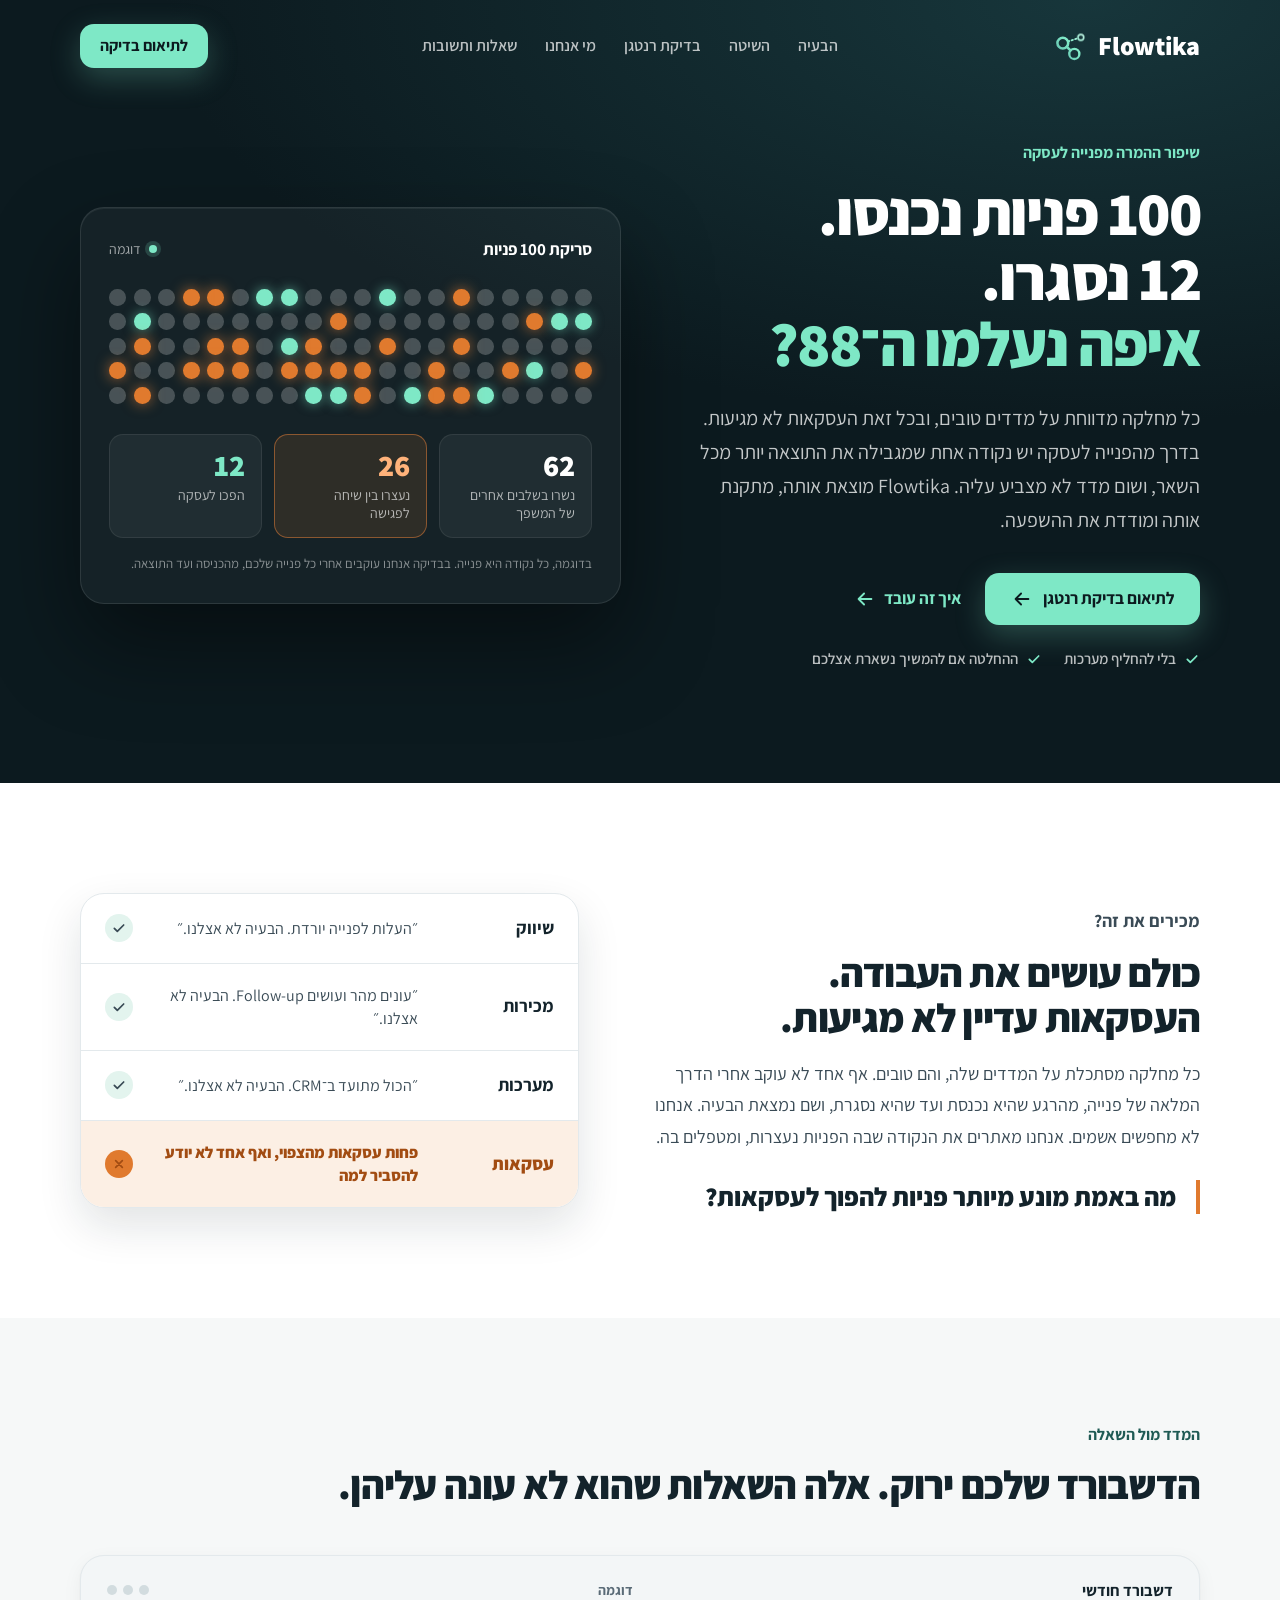
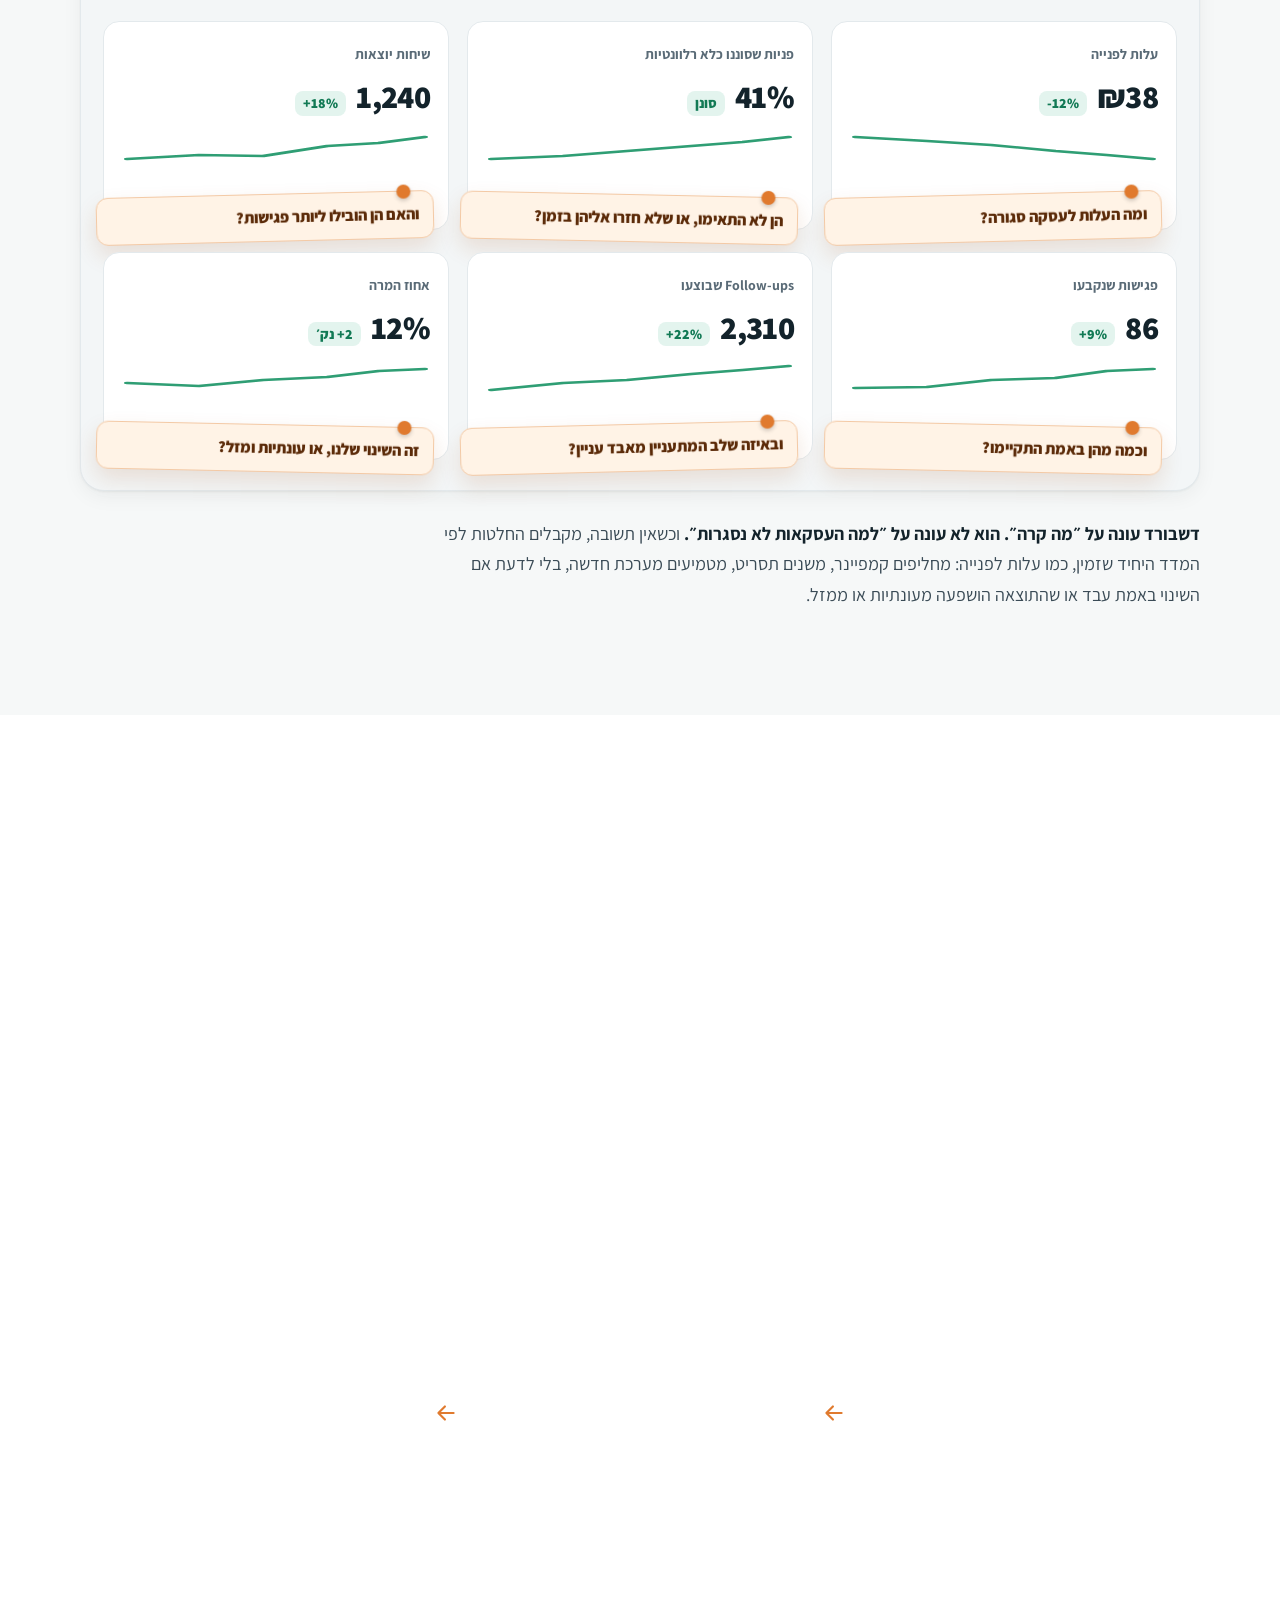
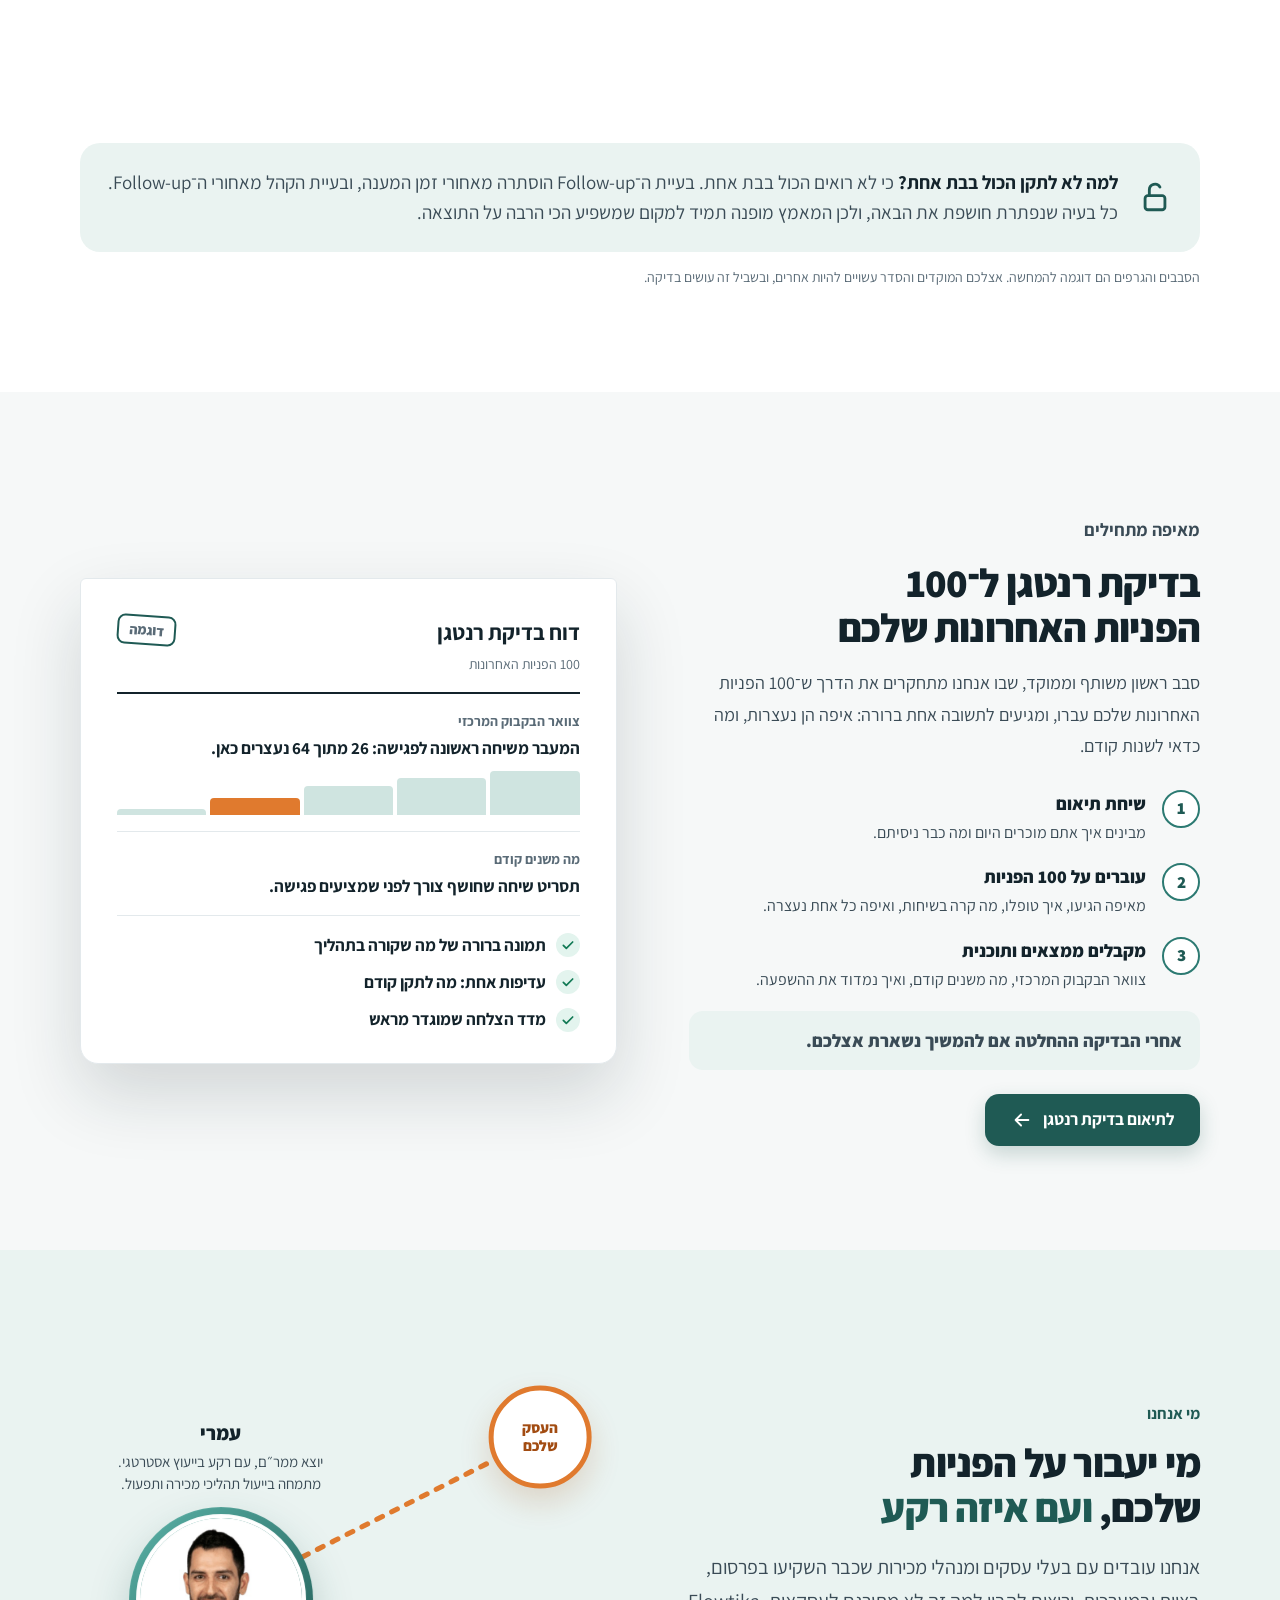
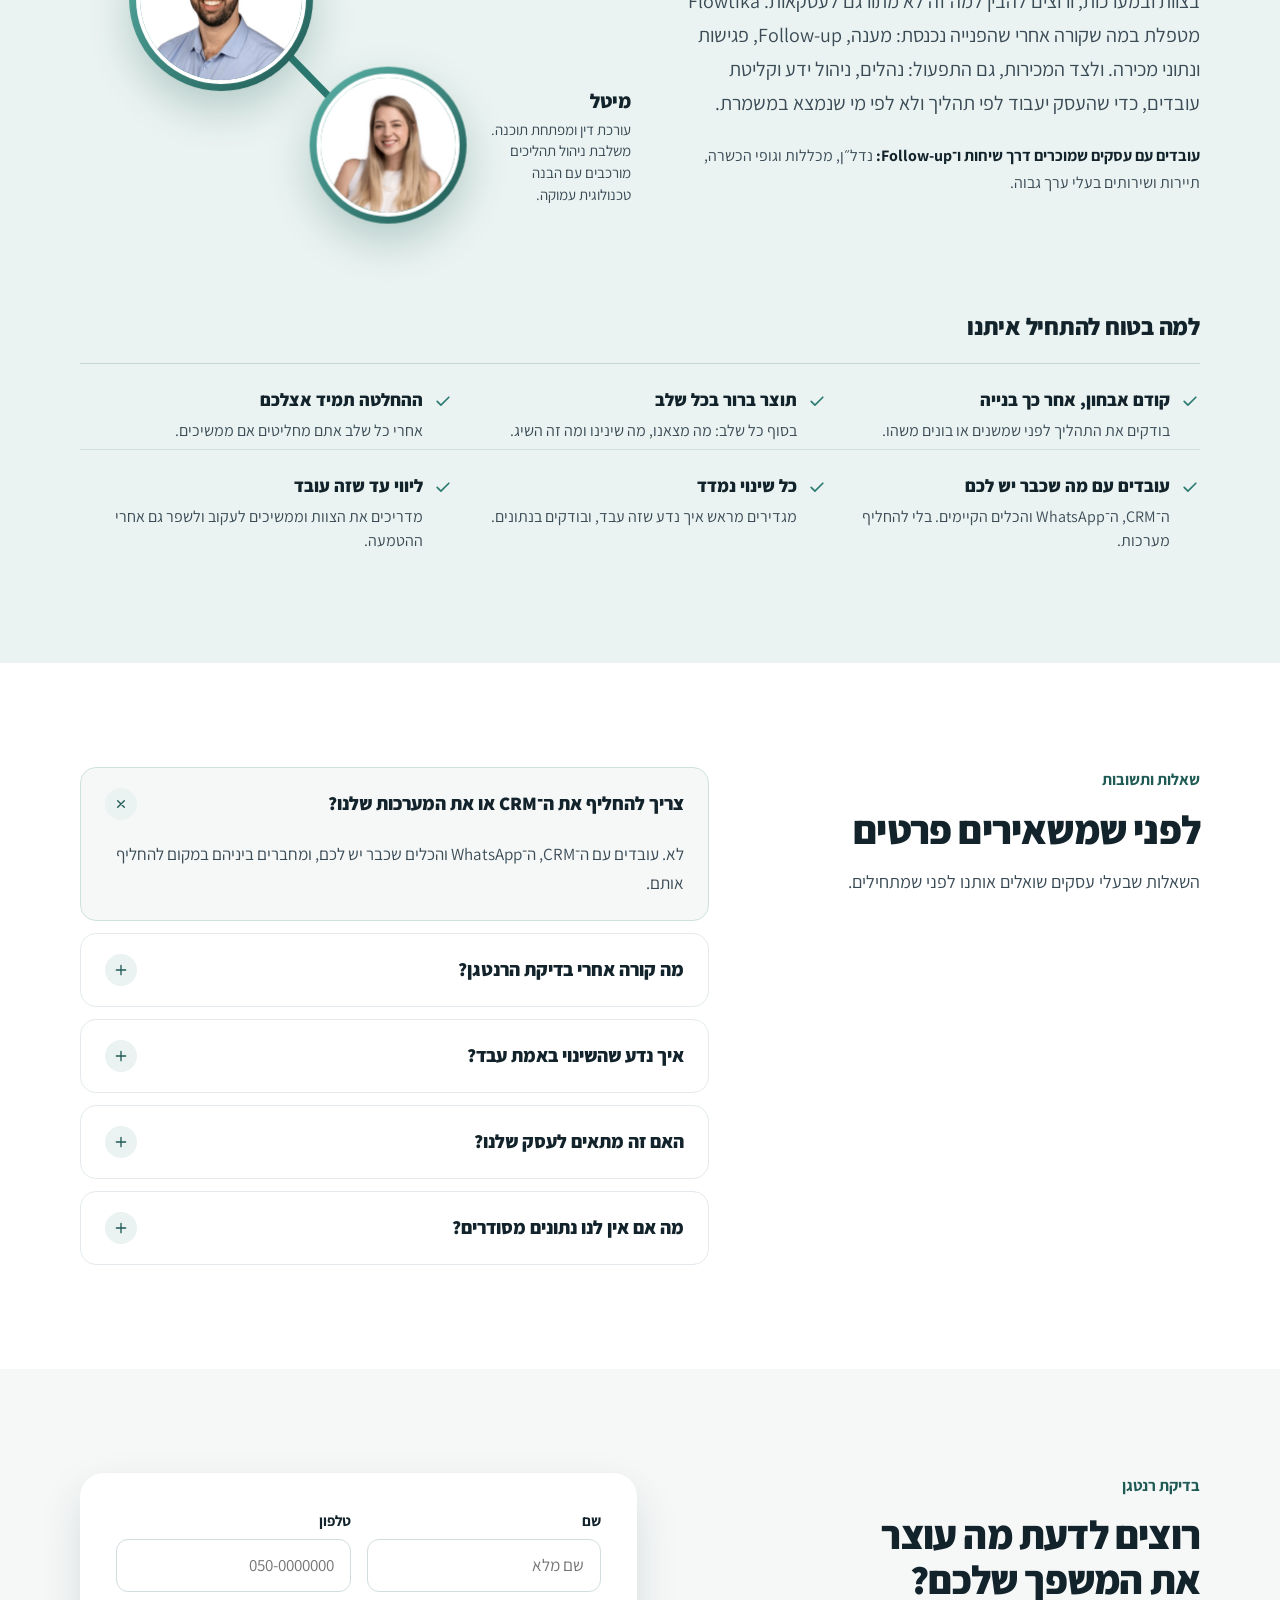
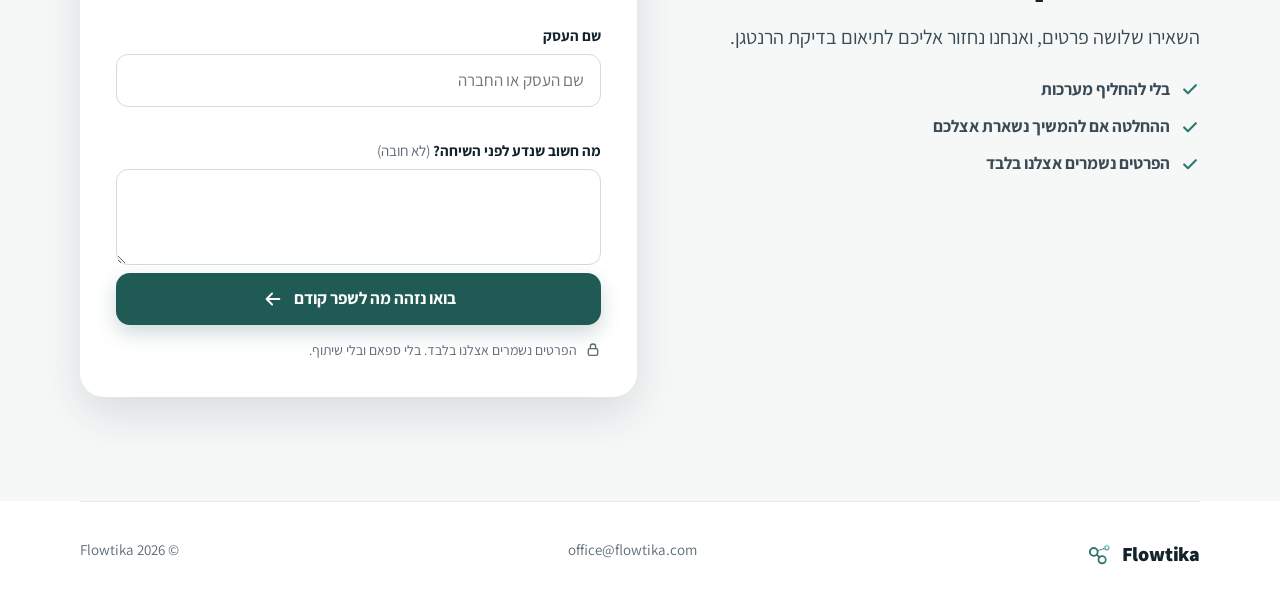
==== commit bea012fe: "Contact form: send leads to the Flowtika bot server The form now POSTs name, phone, business, notes " ====
--- a/index.html
+++ b/index.html
@@ -236,13 +236,10 @@
       </div>
       <div>
         <form class="form-card" id="contactForm" novalidate>
-          <!-- Web3Forms relay: replace the value below with your access key from web3forms.com (verify office@flowtika.com) -->
-          <input type="hidden" name="access_key" value="YOUR_WEB3FORMS_ACCESS_KEY" />
-          <input type="hidden" name="subject" value="ליד חדש מאתר Flowtika" />
-          <input type="hidden" name="from_name" value="אתר Flowtika" />
+          <!-- Leads go to the Flowtika bot server (see script.js, LEAD_URL). -->
           <input type="checkbox" name="botcheck" class="hp-field" tabindex="-1" autocomplete="off" aria-hidden="true" />
 
-          <div class="alert" id="formError" role="alert" hidden><svg class="ico" viewBox="0 0 24 24" aria-hidden="true"><circle cx="12" cy="12" r="9"/><path d="M12 7.5v5.5M12 16.5v.01"/></svg><div><b>הפרטים לא נשלחו.</b>הם עדיין כאן בטופס, לא צריך להקליד שוב. נסו שוב, או כתבו לנו ל־office@flowtika.com</div></div>
+          <div class="alert" id="formError" role="alert" hidden><svg class="ico" viewBox="0 0 24 24" aria-hidden="true"><circle cx="12" cy="12" r="9"/><path d="M12 7.5v5.5M12 16.5v.01"/></svg><div><b>הפרטים לא נשלחו.</b><span id="formErrorText">הם עדיין כאן בטופס, לא צריך להקליד שוב. נסו שוב, או כתבו לנו ל־office@flowtika.com</span></div></div>
           <div class="form-grid">
             <div class="field"><label for="f-name">שם</label><input id="f-name" name="name" autocomplete="name" placeholder="שם מלא"><span class="err" id="err-name"></span></div>
             <div class="field"><label for="f-phone">טלפון</label><input id="f-phone" name="phone" type="tel" inputmode="tel" dir="ltr" style="text-align:right" autocomplete="tel" placeholder="050-0000000"><span class="err" id="err-phone"></span></div>
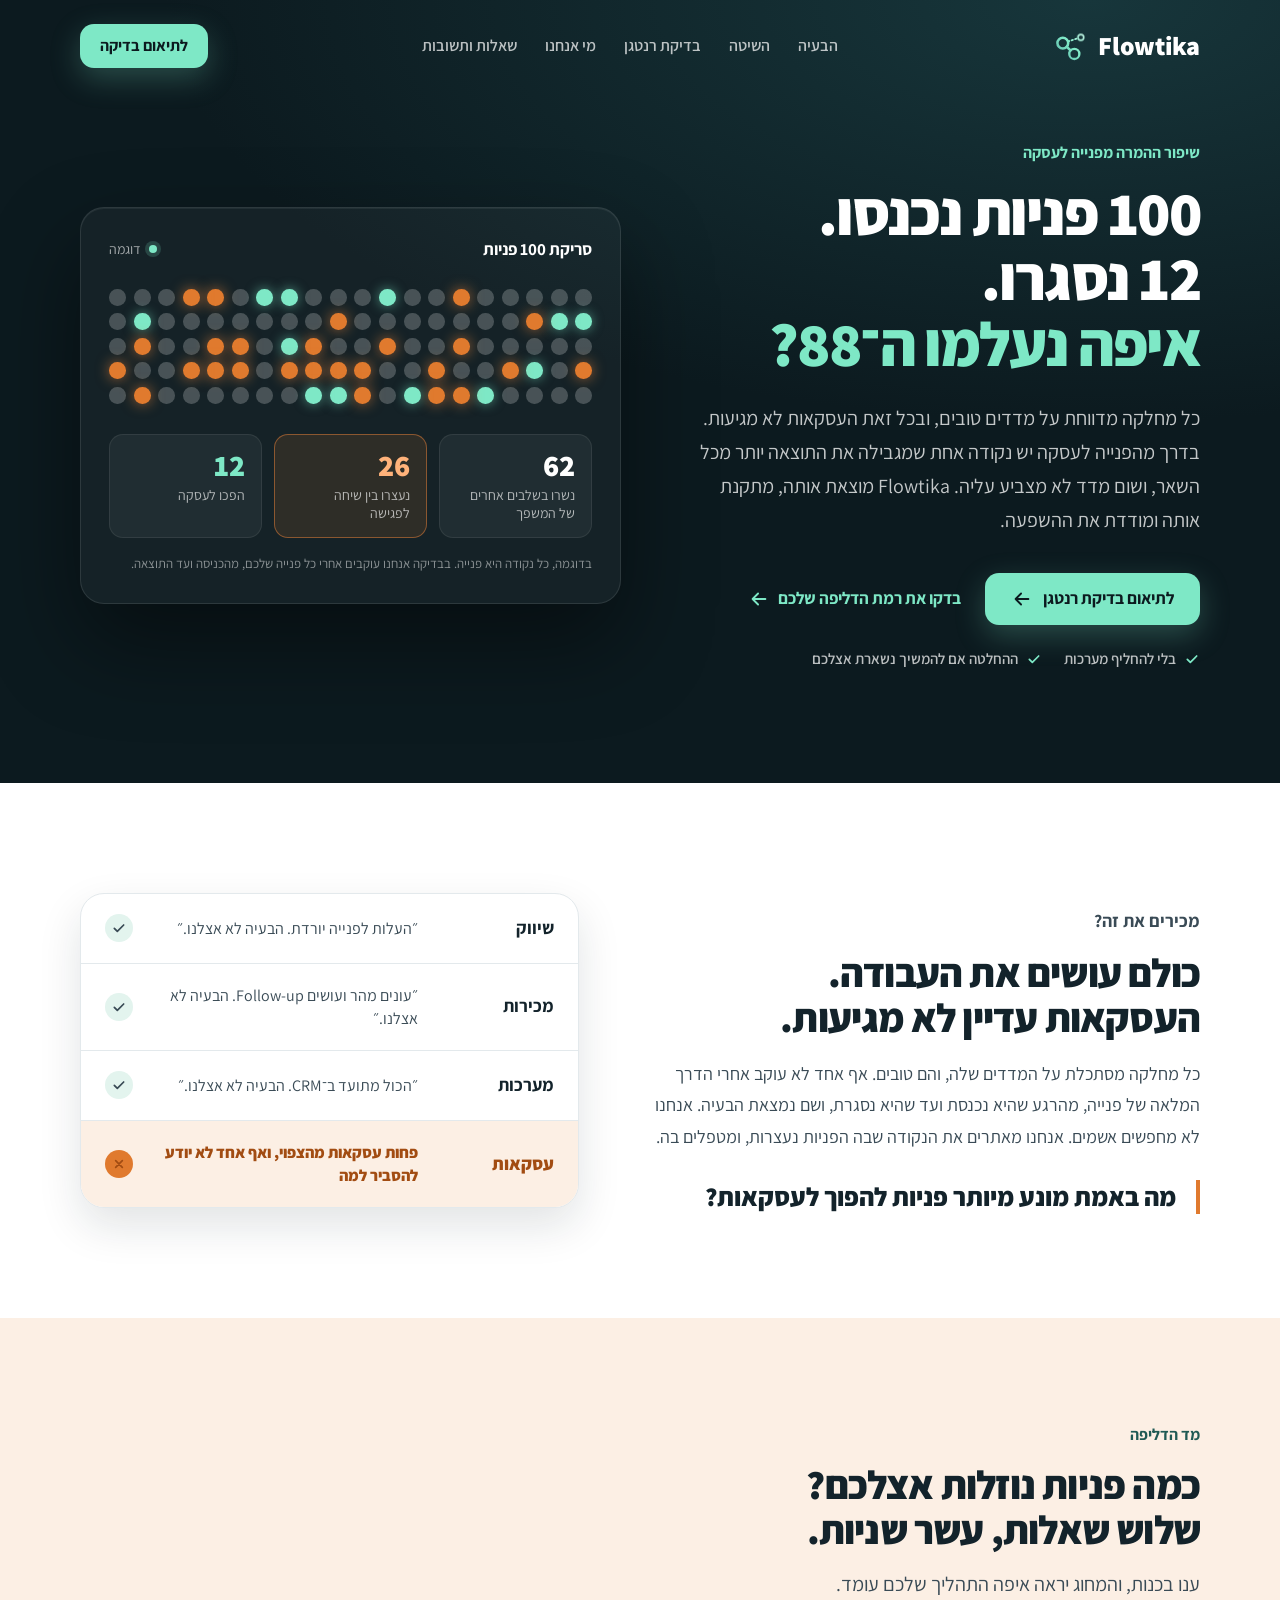
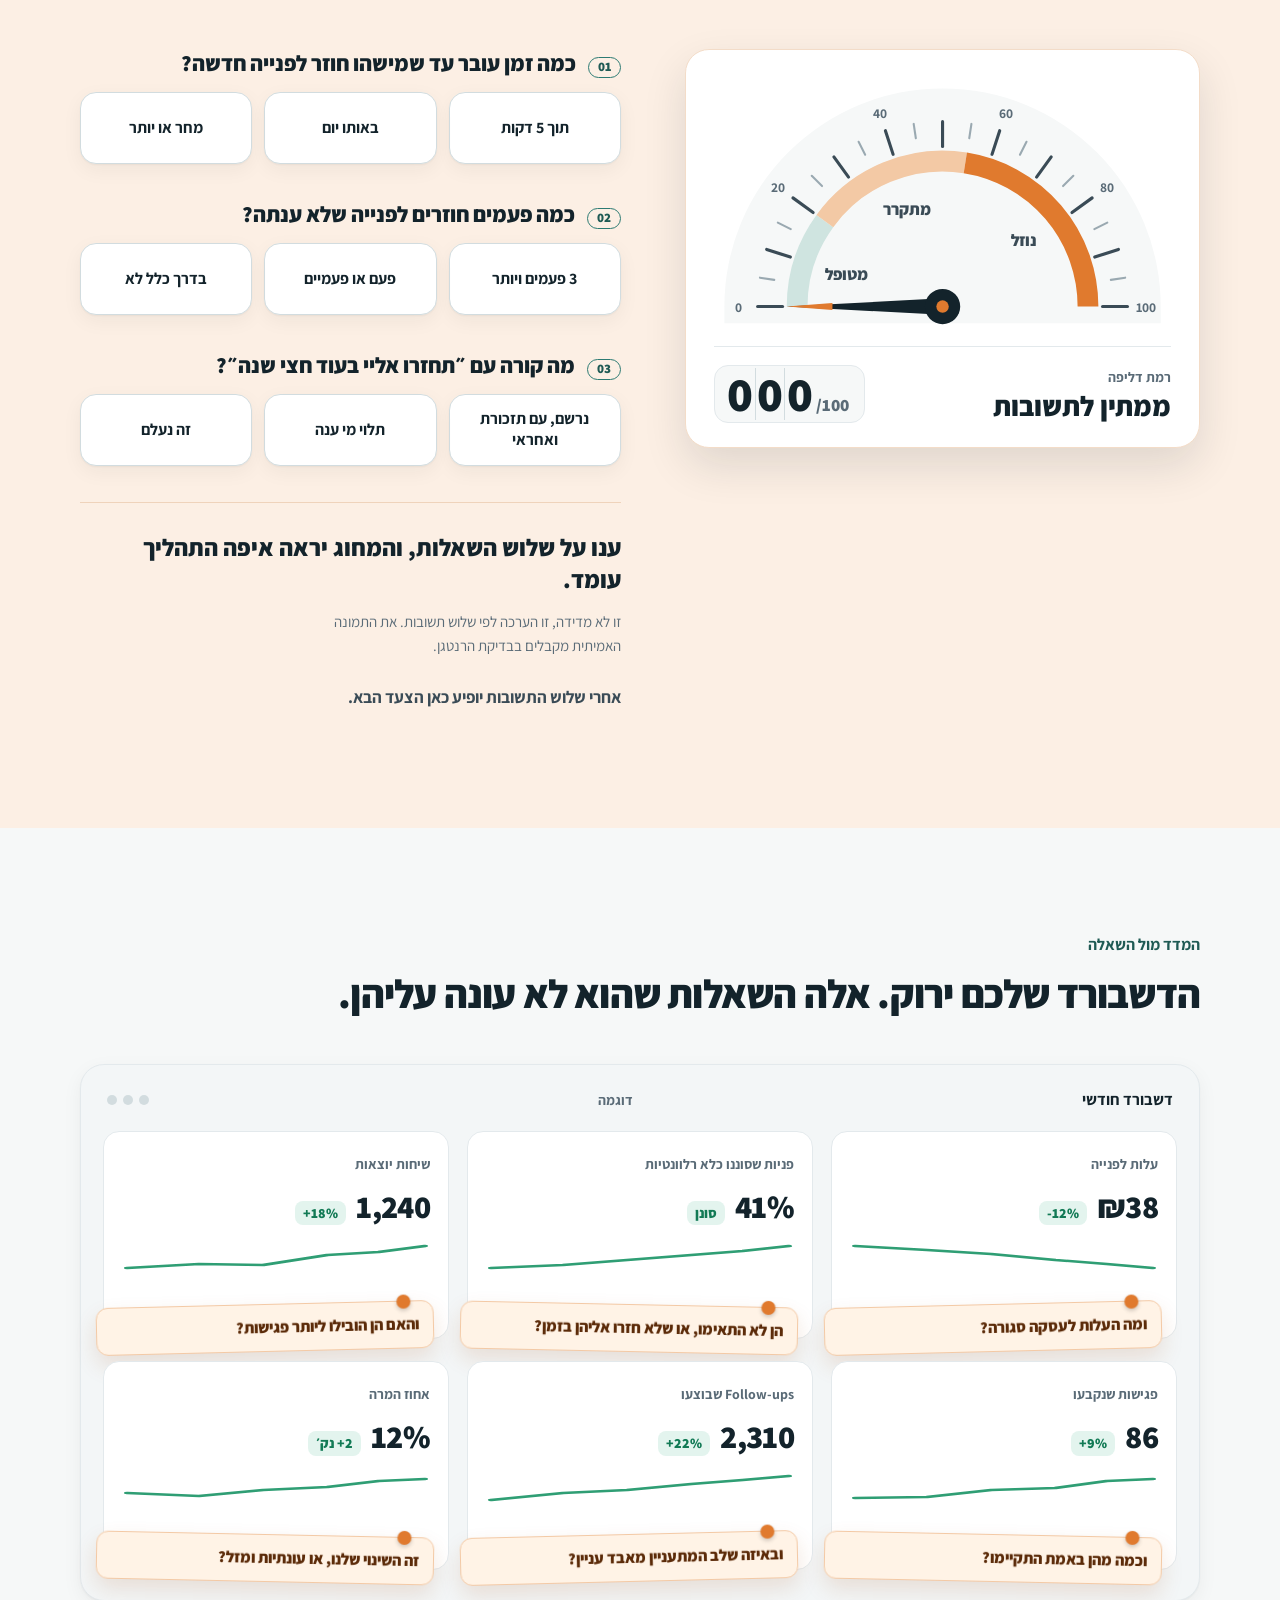
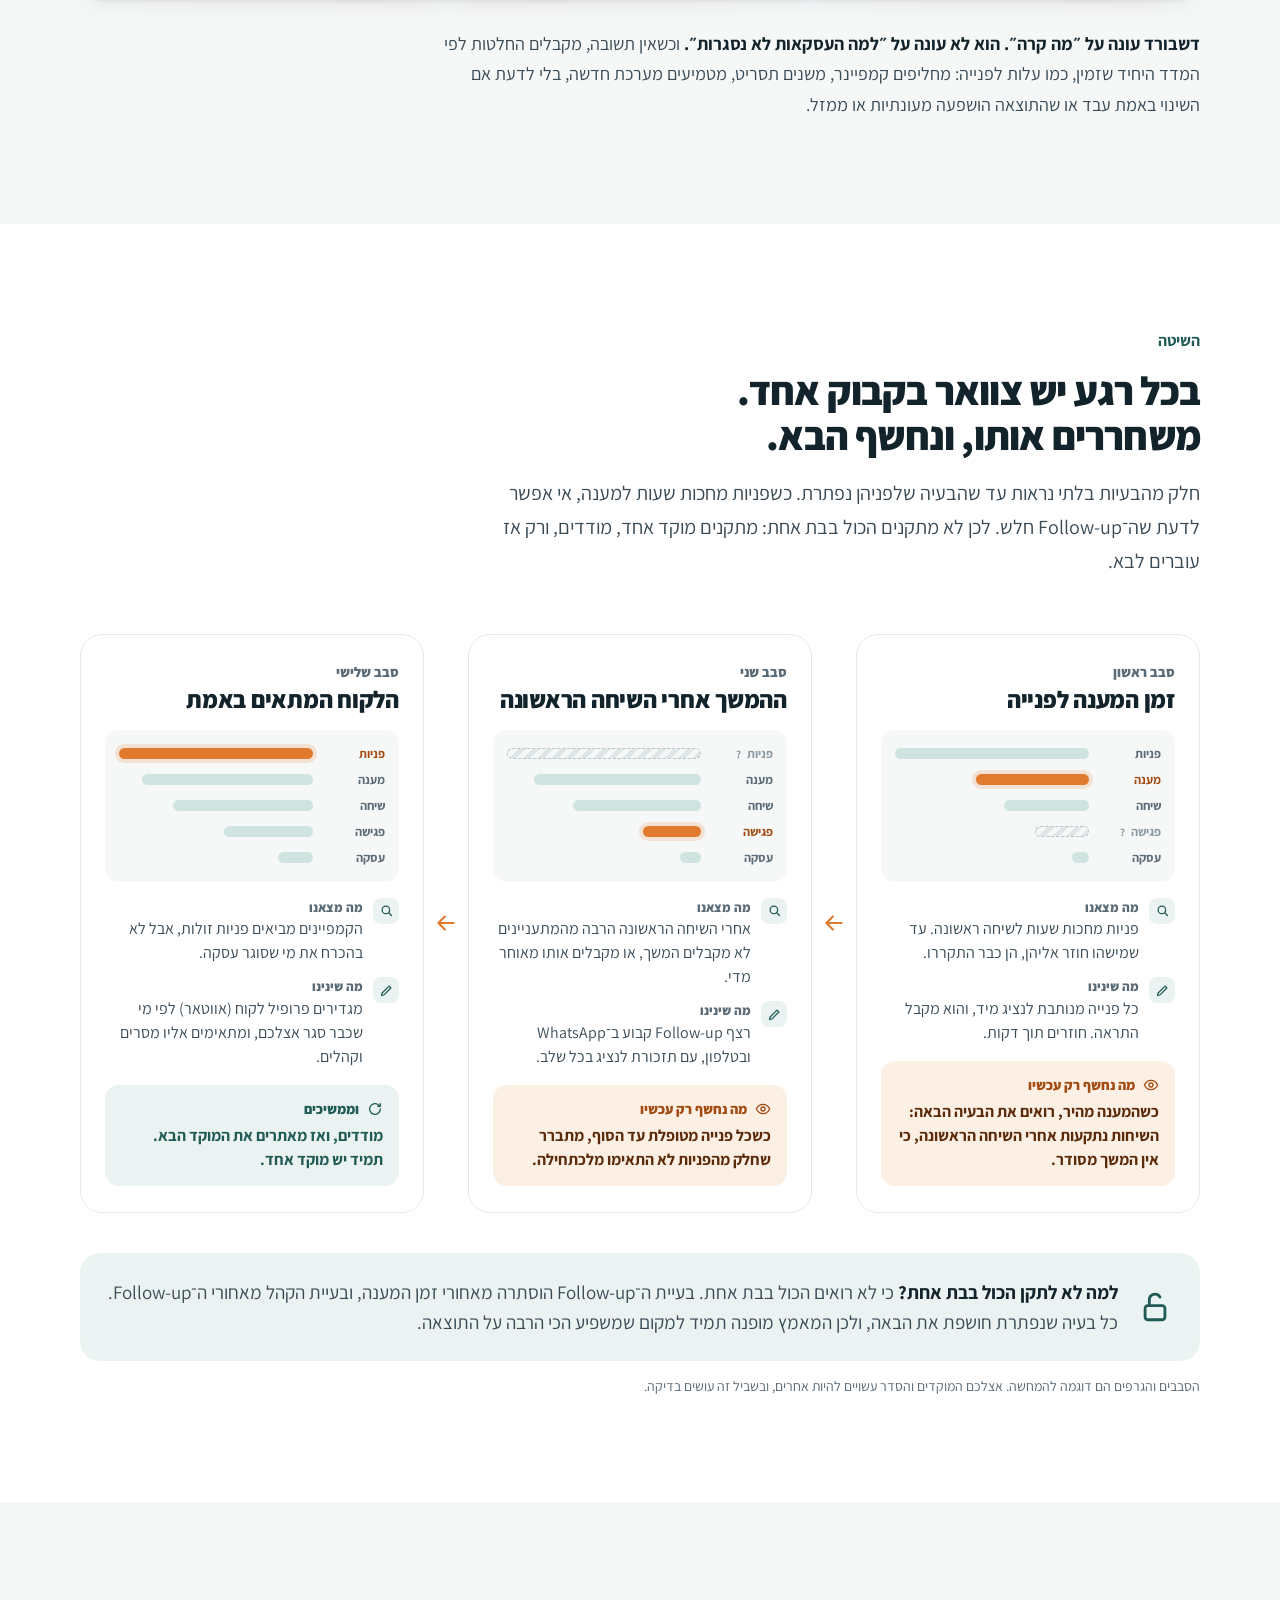
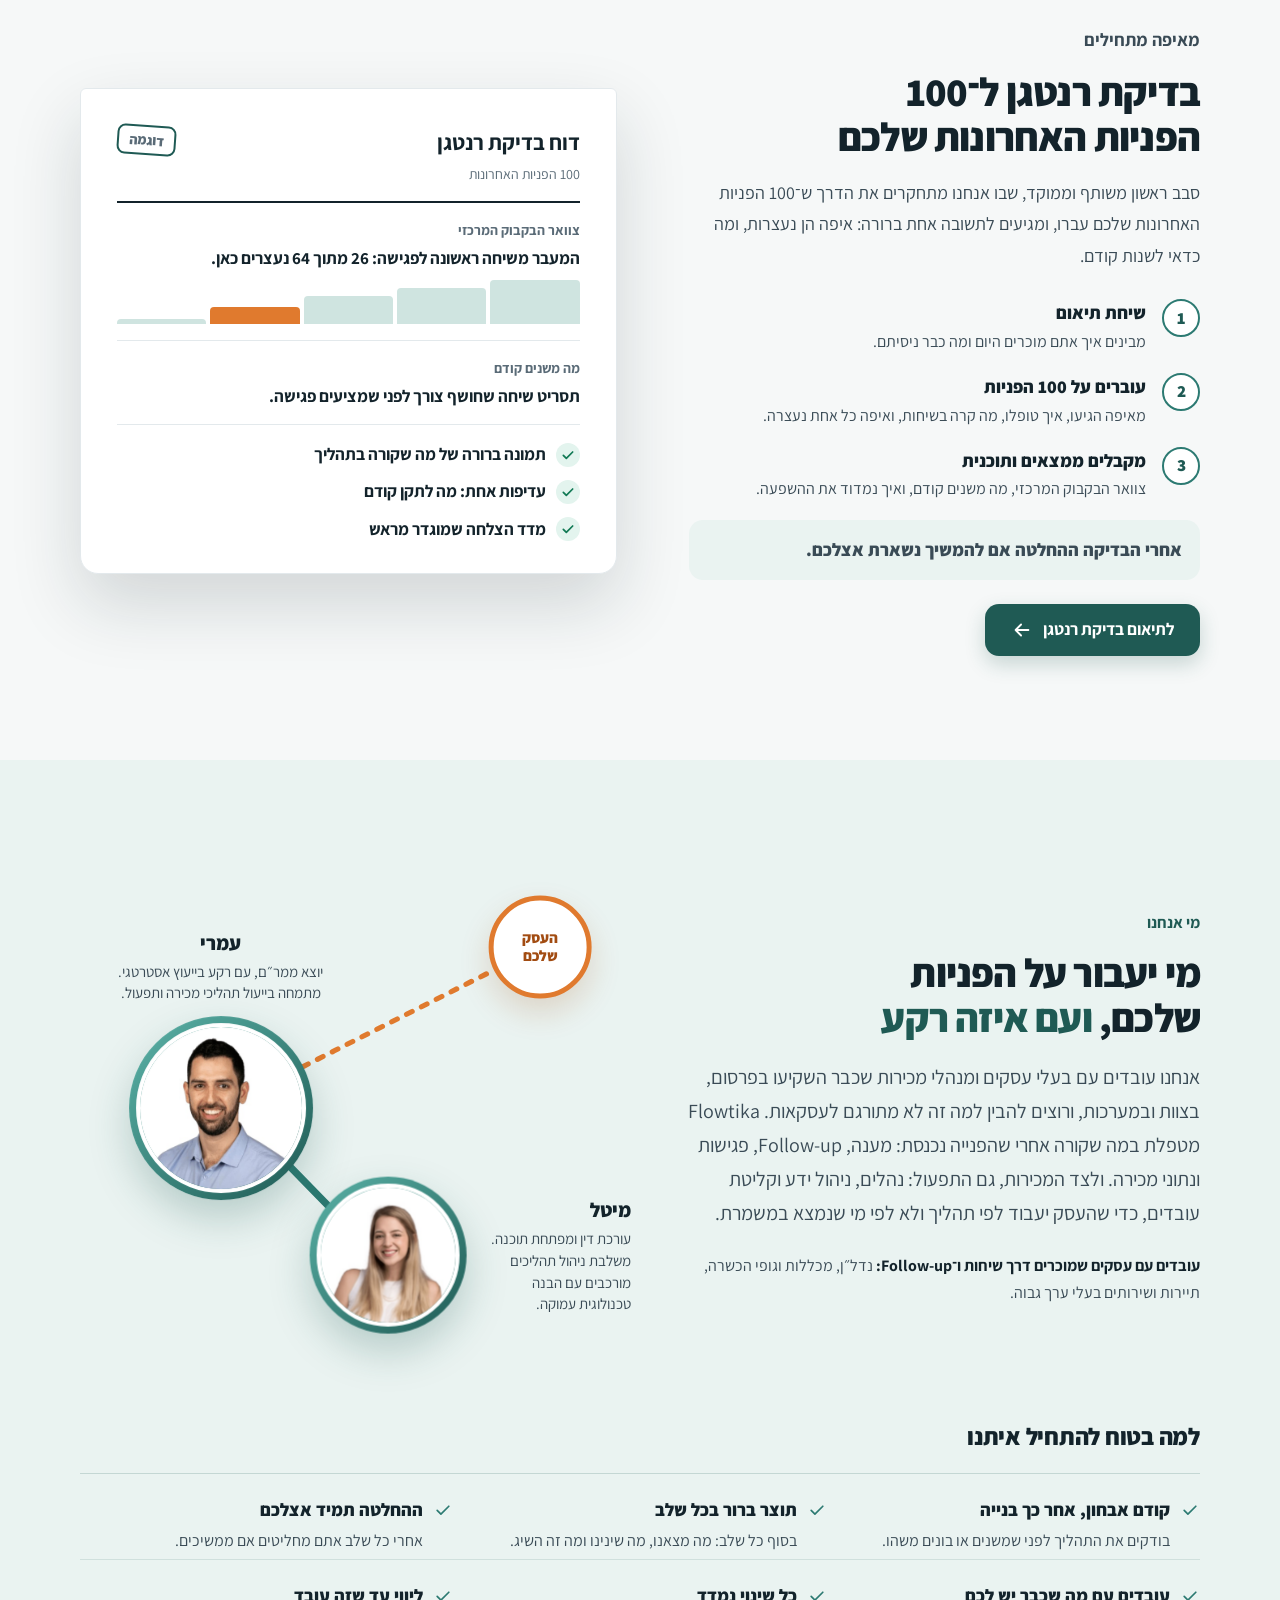
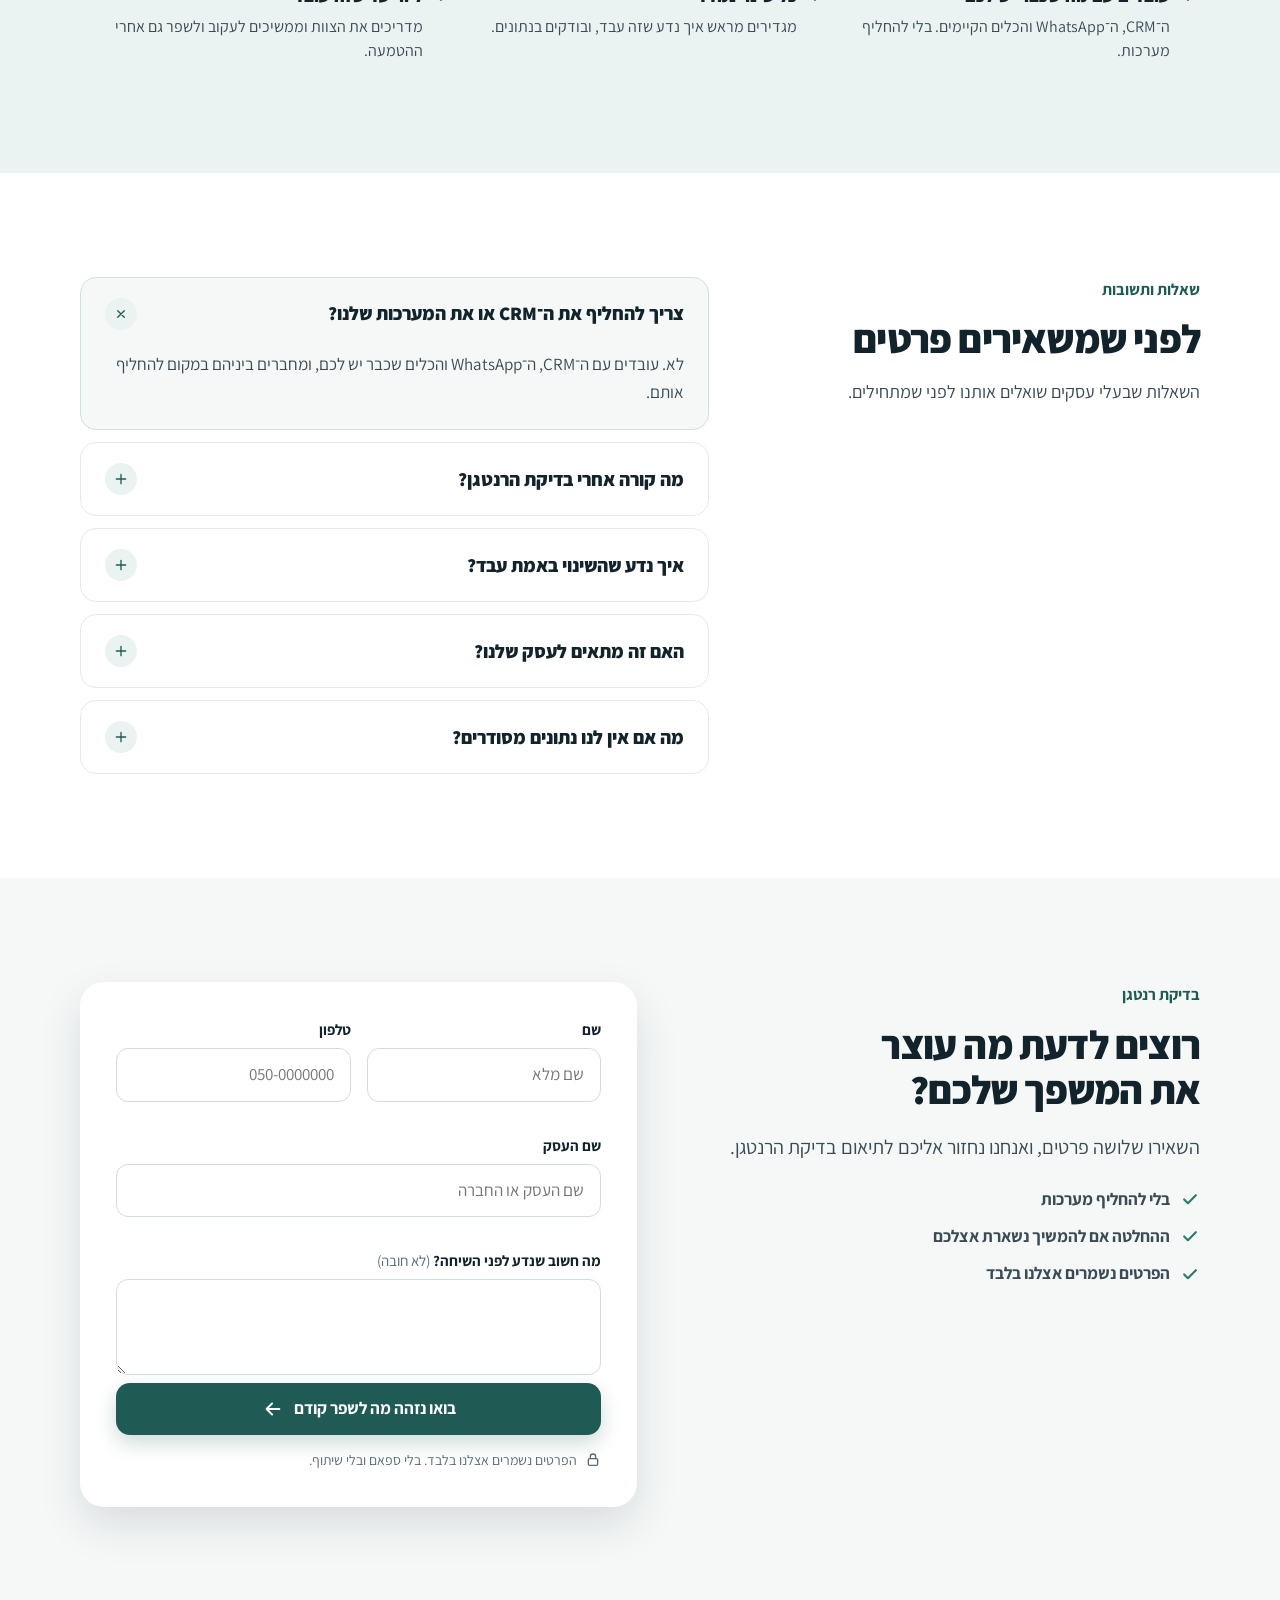
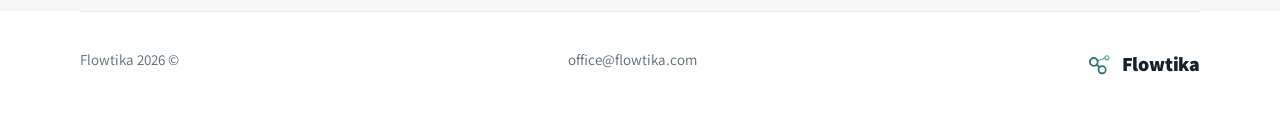
==== commit 955a0bbc: "Site version 5: the leak meter Adds the "מד הדליפה" section from Omry's v5 file between the problem " ====
--- a/index.html
+++ b/index.html
@@ -29,7 +29,7 @@
         <p class="lead">כל מחלקה מדווחת על מדדים טובים, ובכל זאת העסקאות לא מגיעות. בדרך מהפנייה לעסקה יש נקודה אחת שמגבילה את התוצאה יותר מכל השאר, ושום מדד לא מצביע עליה. Flowtika מוצאת אותה, מתקנת אותה ומודדת את ההשפעה.</p>
         <div class="cta-row">
           <a class="btn" href="#contact">לתיאום בדיקת רנטגן <svg class="ico arr" viewBox="0 0 24 24" aria-hidden="true"><path d="M19 12H5M11 6l-6 6 6 6"/></svg></a>
-          <a class="link" href="#approach">איך זה עובד <svg class="ico arr" viewBox="0 0 24 24" aria-hidden="true"><path d="M19 12H5M11 6l-6 6 6 6"/></svg></a>
+          <a class="link" href="#meter">בדקו את רמת הדליפה שלכם <svg class="ico arr" viewBox="0 0 24 24" aria-hidden="true"><path d="M19 12H5M11 6l-6 6 6 6"/></svg></a>
         </div>
         <p class="trust"><span><svg class="ico" viewBox="0 0 24 24" aria-hidden="true"><path d="M5 12.5l4.5 4.5L19 7.5"/></svg>בלי להחליף מערכות</span><span><svg class="ico" viewBox="0 0 24 24" aria-hidden="true"><path d="M5 12.5l4.5 4.5L19 7.5"/></svg>ההחלטה אם להמשיך נשארת אצלכם</span></p>
       </div>
@@ -64,6 +64,55 @@
     </div>
   </section>
 </div>
+
+<!-- ============ LEAK METER ============ -->
+<section class="sec meter" id="meter" aria-labelledby="meter-title">
+  <div class="wrap">
+    <header class="m-head">
+      <p class="kicker rv">מד הדליפה</p>
+      <h2 class="h2 rv" id="meter-title">כמה פניות נוזלות אצלכם? שלוש שאלות, עשר שניות.</h2>
+      <p class="lead rv">ענו בכנות, והמחוג יראה איפה התהליך שלכם עומד.</p>
+    </header>
+    <div class="m-grid">
+      <div class="m-panel rv" data-zone="0">
+        <svg class="m-dial" viewBox="0 0 440 240" aria-hidden="true" focusable="false">
+          <path class="m-face" d="M10 220A210 210 0 0 1 430 220V236H10Z"/>
+          <path class="m-band m-z1" d="M80 220A140 140 0 0 1 106.7 137.7"/>
+          <path class="m-band m-z2" d="M106.7 137.7A140 140 0 0 1 241.9 81.7"/>
+          <path class="m-band m-z3" d="M241.9 81.7A140 140 0 0 1 360 220"/>
+          <g class="m-ticks"></g>
+          <text class="m-lbl" x="128" y="194">מטופל</text>
+          <text class="m-lbl" x="186" y="132">מתקרר</text>
+          <text class="m-lbl" x="298" y="162">נוזל</text>
+          <g class="m-needle">
+            <path d="M212 220L220 70L228 220Z" fill="#13232b"/>
+            <path d="M216.6 114L220 70L223.4 114Z" fill="#e07a2e"/>
+            <circle cx="220" cy="220" r="17" fill="#13232b"/>
+            <circle cx="220" cy="220" r="6" fill="#e07a2e"/>
+          </g>
+        </svg>
+        <div class="m-read">
+          <div><span class="m-read-l">רמת דליפה</span><span class="m-zone">ממתין לתשובות</span></div>
+          <span class="m-odo" dir="ltr" aria-hidden="true"><span class="m-win"><span class="m-col"></span></span><span class="m-win"><span class="m-col"></span></span><span class="m-win"><span class="m-col"></span></span><span class="m-of">/100</span></span>
+        </div>
+      </div>
+      <div class="m-qs">
+<fieldset class="m-q rv"><legend><span class="m-qn">01</span><span>כמה זמן עובר עד שמישהו חוזר לפנייה חדשה?</span></legend><div class="m-opts"><label class="m-opt"><input type="radio" name="mq1" value="0"><span class="m-stamp"><svg viewBox="0 0 24 24" fill="none" stroke="currentColor" stroke-width="3" stroke-linecap="round" stroke-linejoin="round" aria-hidden="true"><path d="M5 12.5l4.5 4.5L19 7.5"/></svg></span><span>תוך 5 דקות</span></label><label class="m-opt"><input type="radio" name="mq1" value="18"><span class="m-stamp"><svg viewBox="0 0 24 24" fill="none" stroke="currentColor" stroke-width="3" stroke-linecap="round" stroke-linejoin="round" aria-hidden="true"><path d="M5 12.5l4.5 4.5L19 7.5"/></svg></span><span>באותו יום</span></label><label class="m-opt"><input type="radio" name="mq1" value="34"><span class="m-stamp"><svg viewBox="0 0 24 24" fill="none" stroke="currentColor" stroke-width="3" stroke-linecap="round" stroke-linejoin="round" aria-hidden="true"><path d="M5 12.5l4.5 4.5L19 7.5"/></svg></span><span>מחר או יותר</span></label></div></fieldset>
+<fieldset class="m-q rv"><legend><span class="m-qn">02</span><span>כמה פעמים חוזרים לפנייה שלא ענתה?</span></legend><div class="m-opts"><label class="m-opt"><input type="radio" name="mq2" value="0"><span class="m-stamp"><svg viewBox="0 0 24 24" fill="none" stroke="currentColor" stroke-width="3" stroke-linecap="round" stroke-linejoin="round" aria-hidden="true"><path d="M5 12.5l4.5 4.5L19 7.5"/></svg></span><span>3 פעמים ויותר</span></label><label class="m-opt"><input type="radio" name="mq2" value="16"><span class="m-stamp"><svg viewBox="0 0 24 24" fill="none" stroke="currentColor" stroke-width="3" stroke-linecap="round" stroke-linejoin="round" aria-hidden="true"><path d="M5 12.5l4.5 4.5L19 7.5"/></svg></span><span>פעם או פעמיים</span></label><label class="m-opt"><input type="radio" name="mq2" value="33"><span class="m-stamp"><svg viewBox="0 0 24 24" fill="none" stroke="currentColor" stroke-width="3" stroke-linecap="round" stroke-linejoin="round" aria-hidden="true"><path d="M5 12.5l4.5 4.5L19 7.5"/></svg></span><span>בדרך כלל לא</span></label></div></fieldset>
+<fieldset class="m-q rv"><legend><span class="m-qn">03</span><span>מה קורה עם ״תחזרו אליי בעוד חצי שנה״?</span></legend><div class="m-opts"><label class="m-opt"><input type="radio" name="mq3" value="0"><span class="m-stamp"><svg viewBox="0 0 24 24" fill="none" stroke="currentColor" stroke-width="3" stroke-linecap="round" stroke-linejoin="round" aria-hidden="true"><path d="M5 12.5l4.5 4.5L19 7.5"/></svg></span><span>נרשם, עם תזכורת ואחראי</span></label><label class="m-opt"><input type="radio" name="mq3" value="16"><span class="m-stamp"><svg viewBox="0 0 24 24" fill="none" stroke="currentColor" stroke-width="3" stroke-linecap="round" stroke-linejoin="round" aria-hidden="true"><path d="M5 12.5l4.5 4.5L19 7.5"/></svg></span><span>תלוי מי ענה</span></label><label class="m-opt"><input type="radio" name="mq3" value="33"><span class="m-stamp"><svg viewBox="0 0 24 24" fill="none" stroke="currentColor" stroke-width="3" stroke-linecap="round" stroke-linejoin="round" aria-hidden="true"><path d="M5 12.5l4.5 4.5L19 7.5"/></svg></span><span>זה נעלם</span></label></div></fieldset>
+        <div class="m-out rv">
+          <p class="m-result" aria-hidden="true">ענו על שלוש השאלות, והמחוג יראה איפה התהליך עומד.</p>
+          <p class="sr-only" id="m-live" aria-live="polite"></p>
+          <p class="m-note">זו לא מדידה, זו הערכה לפי שלוש תשובות. את התמונה האמיתית מקבלים בבדיקת הרנטגן.</p>
+          <div class="m-act">
+            <p class="m-hint">אחרי שלוש התשובות יופיע כאן הצעד הבא.</p>
+            <a class="btn m-cta" href="#contact">לבדוק את זה באמת בבדיקת רנטגן <svg class="ico arr" viewBox="0 0 24 24" aria-hidden="true"><path d="M19 12H5M11 6l-6 6 6 6"/></svg></a>
+          </div>
+        </div>
+      </div>
+    </div>
+  </div>
+</section>
 
 <!-- ============ METRIC VS QUESTION: the dashboard and the notes it doesn't show ============ -->
 <section class="sec" id="answers" style="background:var(--soft)">
@@ -237,6 +286,7 @@
       <div>
         <form class="form-card" id="contactForm" novalidate>
           <!-- Leads go to the Flowtika bot server (see script.js, LEAD_URL). -->
+          <input type="hidden" name="leak_score" id="book-meter" value="" />
           <input type="checkbox" name="botcheck" class="hp-field" tabindex="-1" autocomplete="off" aria-hidden="true" />
 
           <div class="alert" id="formError" role="alert" hidden><svg class="ico" viewBox="0 0 24 24" aria-hidden="true"><circle cx="12" cy="12" r="9"/><path d="M12 7.5v5.5M12 16.5v.01"/></svg><div><b>הפרטים לא נשלחו.</b><span id="formErrorText">הם עדיין כאן בטופס, לא צריך להקליד שוב. נסו שוב, או כתבו לנו ל־office@flowtika.com</span></div></div>
@@ -262,6 +312,8 @@
 </div>
 
 <div class="wrap"><footer class="foot"><a class="logo" href="#top" aria-label="Flowtika - לראש הדף"><span class="mark"><svg viewBox="0 0 100 100" fill="none" aria-hidden="true"><defs><linearGradient id="ftgFooter" x1="12" y1="86" x2="86" y2="18" gradientUnits="userSpaceOnUse"><stop offset="0" stop-color="#1f5a54"/><stop offset=".55" stop-color="#2c7a72"/><stop offset="1" stop-color="#5bb3a8"/></linearGradient></defs><g stroke="url(#ftgFooter)" stroke-linecap="round"><circle cx="30" cy="42" r="15" stroke-width="7"/><circle cx="62" cy="72" r="14" stroke-width="6.5"/><circle class="node3" cx="80" cy="26" r="8" stroke-width="4.5"/><line x1="41" y1="52.3" x2="51.8" y2="62.4" stroke-width="7"/><line class="flowline" x1="44.3" y1="37.4" x2="72.4" y2="28.4" stroke-width="5"/></g></svg></span>Flowtika</a><a href="mailto:office@flowtika.com">office@flowtika.com</a><span>© <span id="year">2026</span> Flowtika</span></footer></div>
+
+</div>
 <script src="script.js"></script>
 </body>
 </html>
--- a/styles.css
+++ b/styles.css
@@ -349,3 +349,75 @@
 .lg-foot b { color: var(--ink); }
 @media (max-width: 960px) { .faq-in { grid-template-columns: 1fr; gap: 28px; } }
 @media (max-width: 640px) { .qa summary { font-size: 17px; padding: 16px 18px; } .qa details p { padding: 0 18px 18px; } .promises-h { margin-top: 48px; } }
+
+/* ---------- leak meter ---------- */
+.sr-only { position: absolute; width: 1px; height: 1px; overflow: hidden; clip-path: inset(50%); white-space: nowrap; }
+.meter { background: var(--amber-soft); }
+.m-head { max-width: 760px; margin-bottom: 48px; }
+.m-head .lead { margin-top: 16px; }
+.m-grid { display: grid; grid-template-columns: minmax(0,1fr) minmax(0,1.05fr); gap: 40px 64px; align-items: start; }
+.m-panel { position: sticky; top: 32px; display: grid; gap: 18px; padding: 28px 28px 24px; background: #fff; border-radius: 24px; box-shadow: var(--sh-2); border: 1px solid #f3dcc8; }
+.m-dial { width: 100%; height: auto; display: block; }
+.m-face { fill: var(--soft); }
+.m-band { fill: none; stroke-width: 20; }
+.m-z1 { stroke: #cfe4e0; } .m-z2 { stroke: #f3c9a5; } .m-z3 { stroke: var(--amber); }
+.m-tick { stroke: var(--ink-2); stroke-width: 3; stroke-linecap: round; }
+.m-tick.minor { stroke-width: 2; stroke: #9aa9b1; }
+.m-lbl { font: 800 16px var(--font); fill: var(--ink-2); text-anchor: middle; }
+.m-n { font: 700 13px var(--font); fill: var(--muted); text-anchor: middle; font-variant-numeric: tabular-nums; }
+.m-needle { transform-box: view-box; transform-origin: 220px 220px; transform: rotate(var(--a, -90deg)); transition: transform 1.1s cubic-bezier(.34,1.4,.5,1); }
+.meter.js-on .m-tick { stroke-dasharray: 1; stroke-dashoffset: 1; transition: stroke-dashoffset .5s var(--ease-out) calc(var(--i,0) * 30ms + .2s); }
+.meter.js-on .m-panel.is-in .m-tick { stroke-dashoffset: 0; }
+.m-read { display: flex; flex-wrap: wrap; align-items: center; justify-content: space-between; gap: 10px 18px; padding-top: 18px; border-top: 1px solid var(--line); }
+.m-read > div { display: grid; gap: 2px; }
+.m-read-l { font-size: 14px; font-weight: 700; color: var(--muted); }
+.m-zone { font-size: 28px; font-weight: 800; line-height: 1.1; color: var(--ink); transition: color var(--dur) var(--ease-out); }
+.m-panel[data-zone="1"] .m-zone { color: var(--teal-deep); }
+.m-panel[data-zone="2"] .m-zone, .m-panel[data-zone="3"] .m-zone { color: var(--amber-text); }
+.m-odo { display: inline-flex; align-items: center; font-size: 48px; font-weight: 800; line-height: 1.1; background: var(--soft); border: 1px solid var(--line); border-radius: 14px; padding: 2px 10px; font-variant-numeric: tabular-nums; }
+.m-win { display: block; height: 1.1em; width: .62em; overflow: hidden; text-align: center; }
+.m-win + .m-win { border-inline-start: 1px solid var(--line-2); }
+.m-col { display: flex; flex-direction: column; transform: translateY(calc(var(--d, 0) * -1.1em)); transition: transform .7s cubic-bezier(.34,1.4,.5,1); }
+.m-col span { height: 1.1em; }
+.m-win:nth-child(1) .m-col { transition-delay: 100ms; } .m-win:nth-child(2) .m-col { transition-delay: 50ms; }
+.m-of { font-size: .36em; color: var(--muted); align-self: flex-end; padding: 0 .3em .4em .1em; }
+.m-qs { display: grid; gap: 36px; }
+.m-q { border: 0; margin: 0; padding: 0; min-inline-size: 0; }
+.m-q legend { display: flex; gap: 12px; align-items: baseline; padding: 0; margin-bottom: 14px; font-size: 22px; font-weight: 800; line-height: 1.3; }
+.m-q legend > span:last-child { text-wrap: balance; }
+.m-qn { flex: none; font-size: 13px; font-weight: 800; color: var(--teal-deep); border: 1.5px solid var(--teal); border-radius: 999px; padding: 1px 9px; }
+.m-opts { display: grid; grid-template-columns: repeat(3, minmax(0,1fr)); gap: 12px; }
+.m-opt { position: relative; display: grid; place-items: center; text-align: center; min-height: 72px; padding: 12px 10px; background: #fff; border: 1.5px solid var(--line-2); border-radius: 16px;
+  box-shadow: var(--sh-1); font-weight: 700; font-size: 16px; line-height: 1.3; cursor: pointer;
+  transition: transform var(--dur) var(--ease-out), box-shadow var(--dur) var(--ease-out), background var(--dur) var(--ease-out), border-color var(--dur) var(--ease-out), color var(--dur) var(--ease-out); }
+.m-opt input { position: absolute; inset: 0; margin: 0; opacity: 0; cursor: pointer; }
+.m-opt:hover { transform: translateY(-2px); box-shadow: var(--sh-2); border-color: #b7cfca; }
+.m-opt:active { transform: translateY(0) scale(.98); }
+.m-opt:has(input:checked) { background: var(--teal-deep); border-color: var(--teal-deep); color: #fff; box-shadow: 0 10px 24px rgba(31,90,84,.25); }
+.m-opt:has(input:focus-visible) { outline: 2px solid var(--focus); outline-offset: 3px; }
+.m-stamp { position: absolute; top: -11px; inset-inline-end: -8px; width: 26px; height: 26px; display: grid; place-items: center; border-radius: 50%; background: var(--mint); color: var(--night); box-shadow: 0 4px 10px rgba(0,0,0,.15);
+  transform: scale(0) rotate(-30deg); transition: transform .35s cubic-bezier(.34,1.4,.5,1); }
+.m-stamp svg { width: 14px; height: 14px; }
+.m-opt:has(input:checked) .m-stamp { transform: scale(1) rotate(-8deg); }
+.m-out { display: grid; gap: 14px; padding-top: 28px; border-top: 1px solid #efd3bb; }
+.m-result { font-size: 24px; font-weight: 800; line-height: 1.35; min-height: 2.7em; }
+.m-note { font-size: 15px; color: var(--muted); max-width: 46ch; }
+.m-act { display: grid; justify-items: start; }
+.m-act > * { grid-area: 1 / 1; }
+.m-hint { align-self: center; font-weight: 700; color: var(--ink-2); }
+.meter.js-on .m-cta:not(.is-ready) { opacity: 0; visibility: hidden; transform: translateY(8px); }
+.m-cta { transition: opacity .5s var(--ease-out), visibility .5s, transform var(--dur) var(--ease-out), box-shadow var(--dur) var(--ease-out), background var(--dur) var(--ease-out); }
+.m-act.is-ready .m-hint { visibility: hidden; }
+.meter:not(.js-on) .m-hint { display: none; }
+@container screen (max-width: 960px) {
+  .m-head { margin-bottom: 28px; }
+  .m-grid { grid-template-columns: minmax(0,1fr); gap: 28px; }
+  .m-panel { top: 8px; z-index: 3; grid-template-columns: minmax(0,1.3fr) minmax(0,1fr); align-items: center; padding: 14px 16px; gap: 12px; }
+  .m-lbl, .m-n { display: none; }
+  .m-read { flex-direction: column; align-items: flex-start; border-top: 0; padding-top: 0; }
+  .m-odo { font-size: 34px; }
+  .m-zone { font-size: 20px; }
+  .m-opt { min-height: 64px; font-size: 14.5px; padding-inline: 6px; }
+  .m-q legend { font-size: 19px; }
+  .m-result { font-size: 20px; }
+}
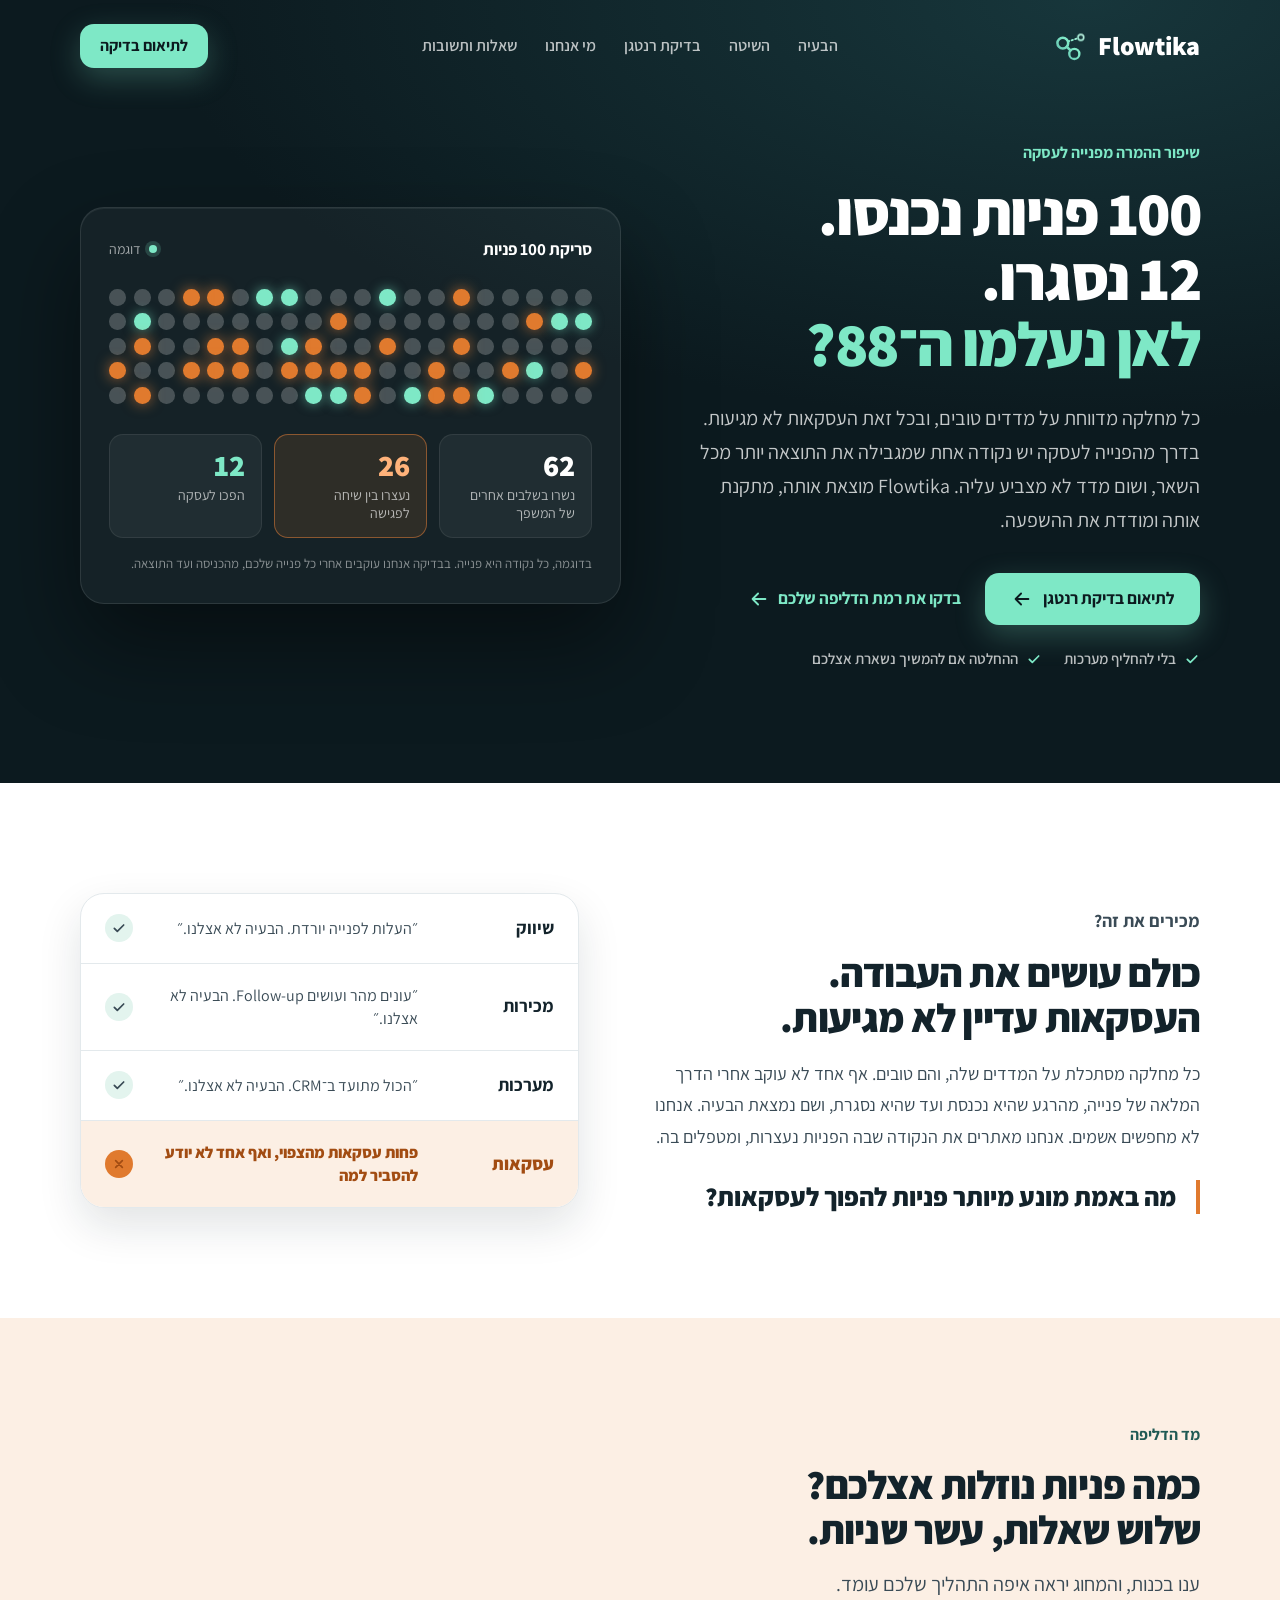
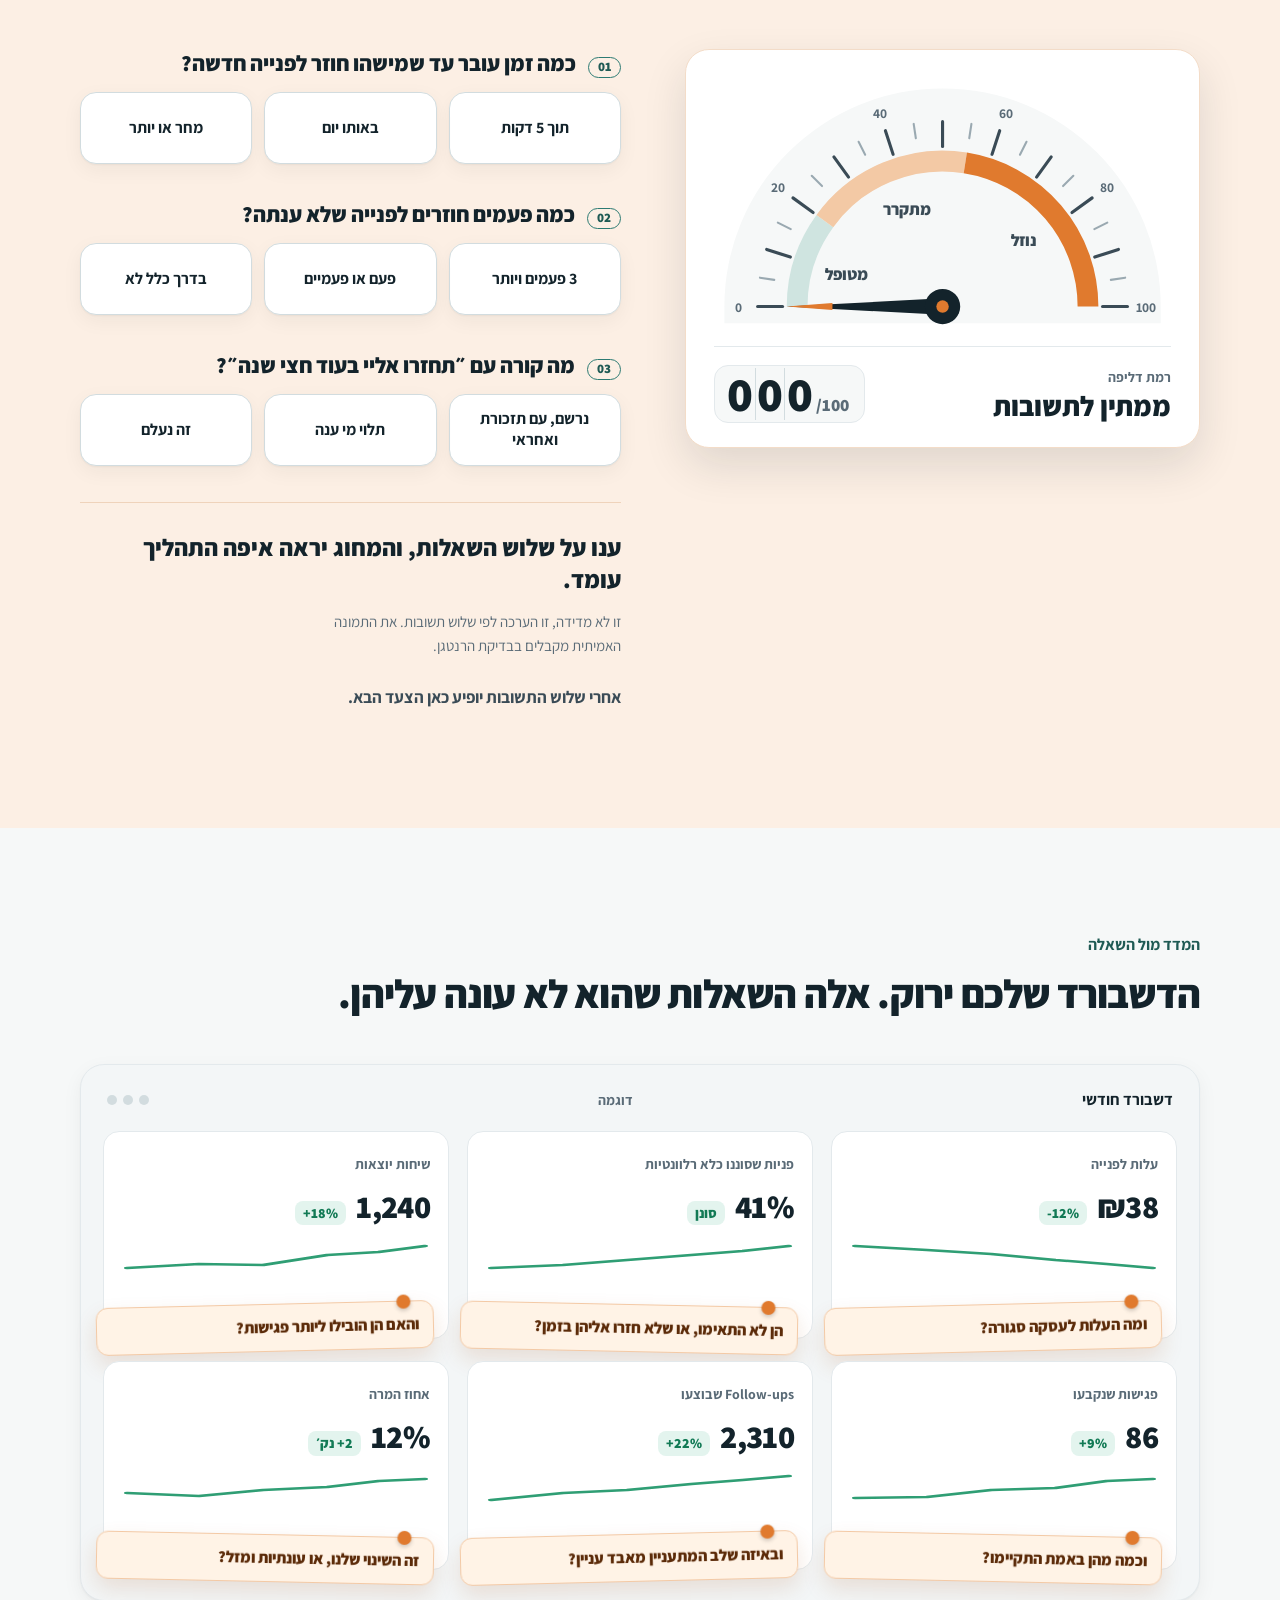
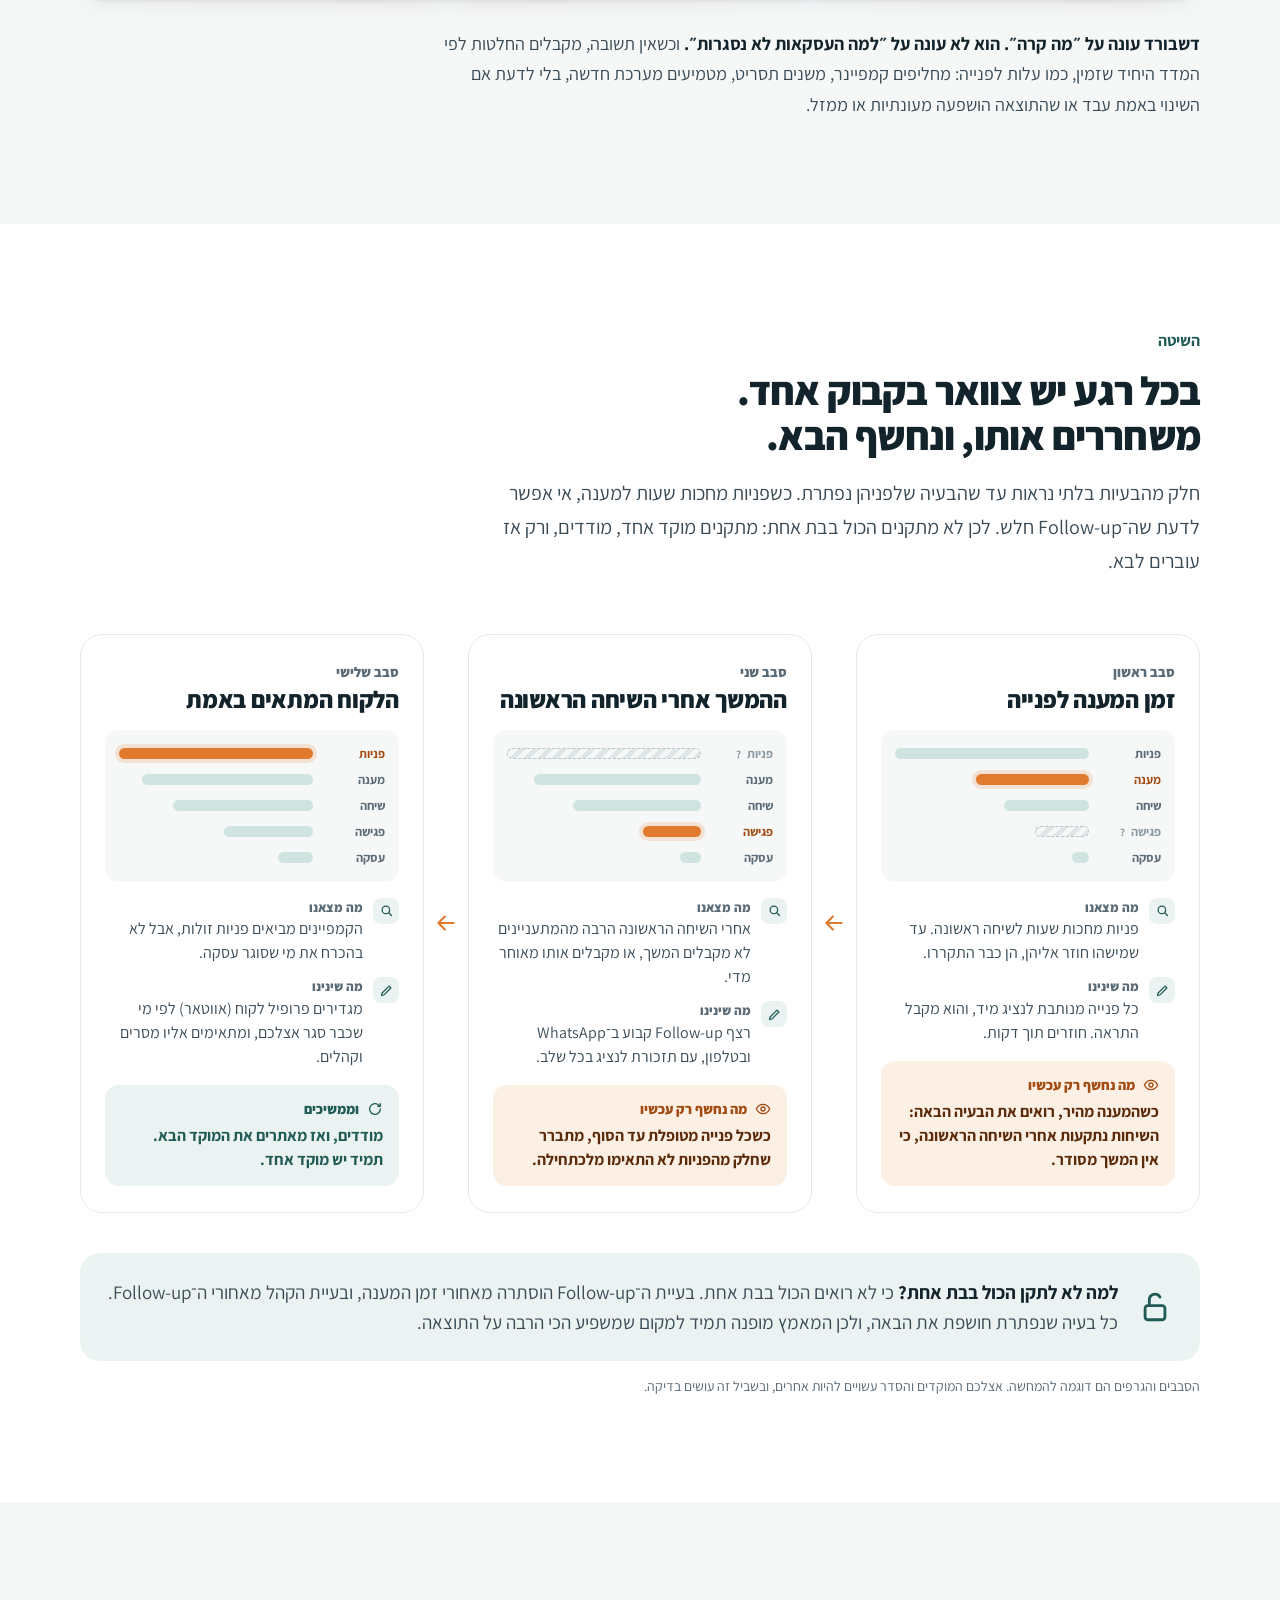
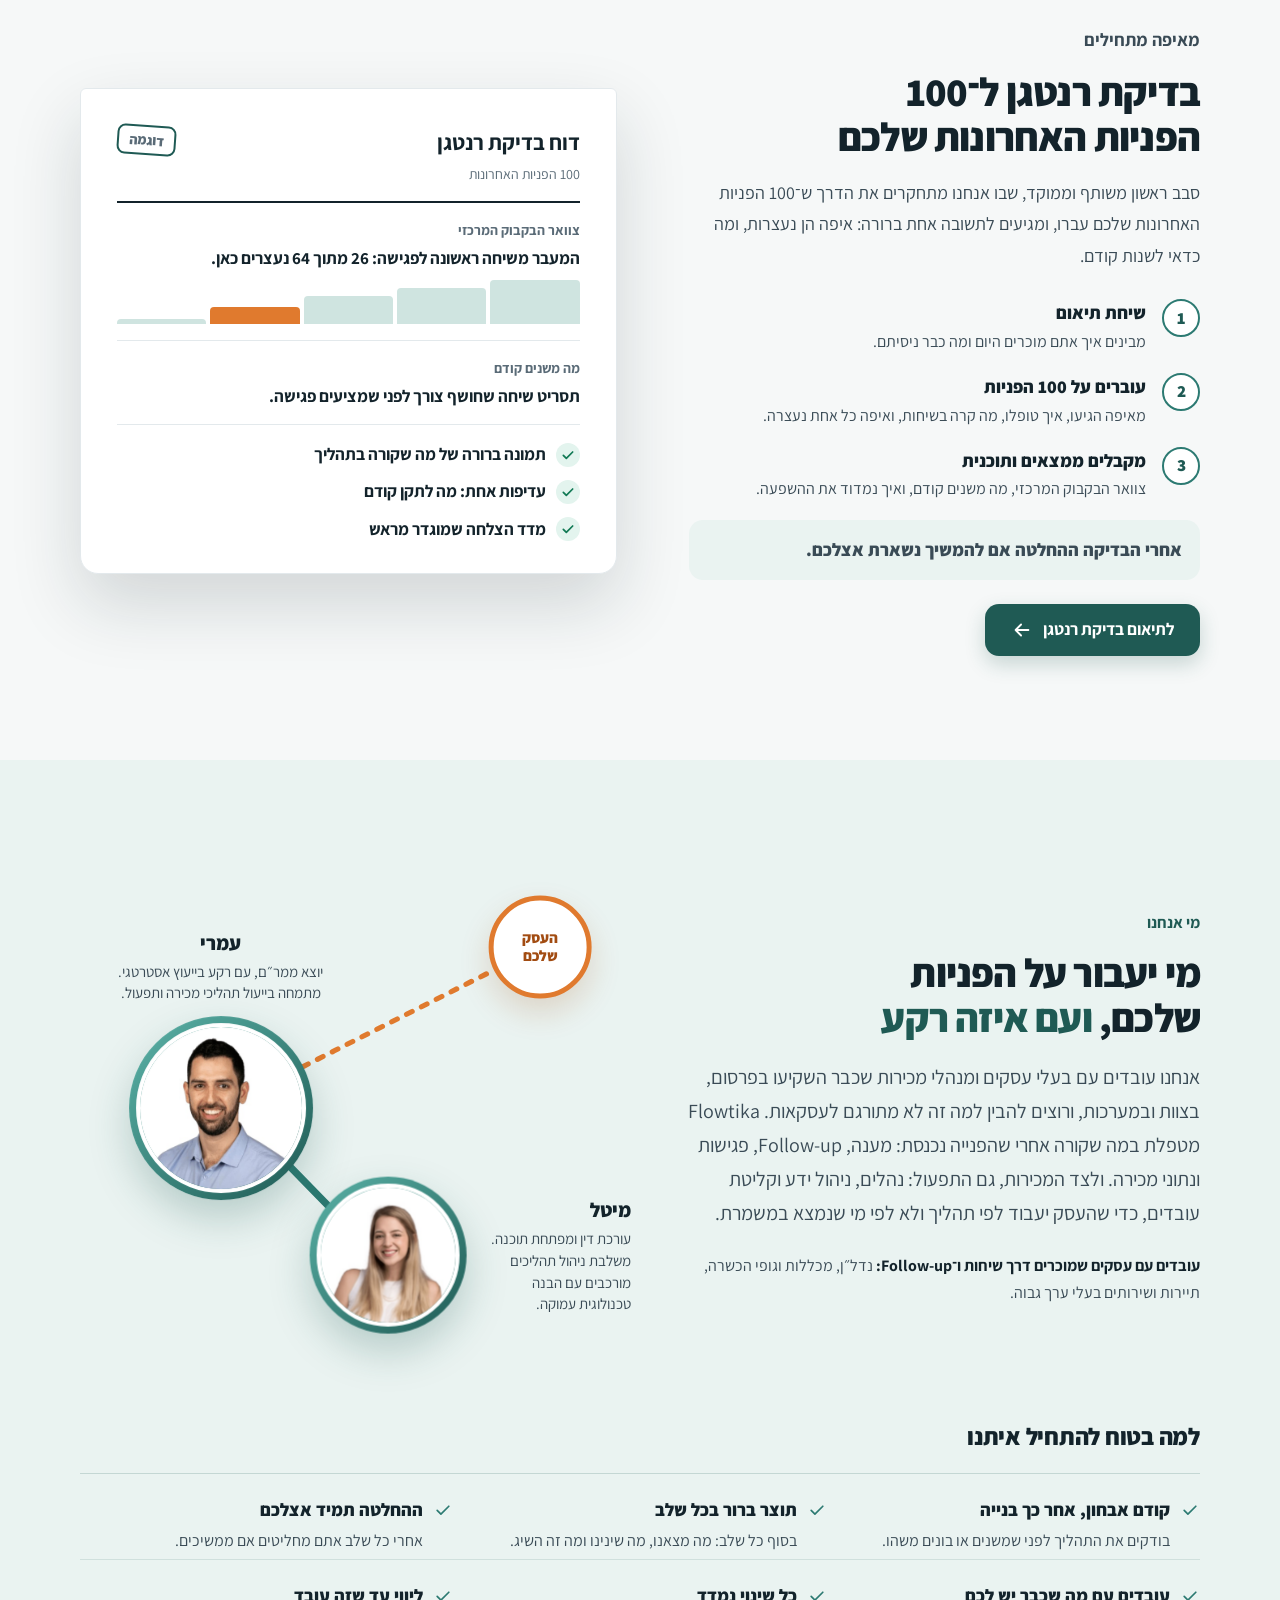
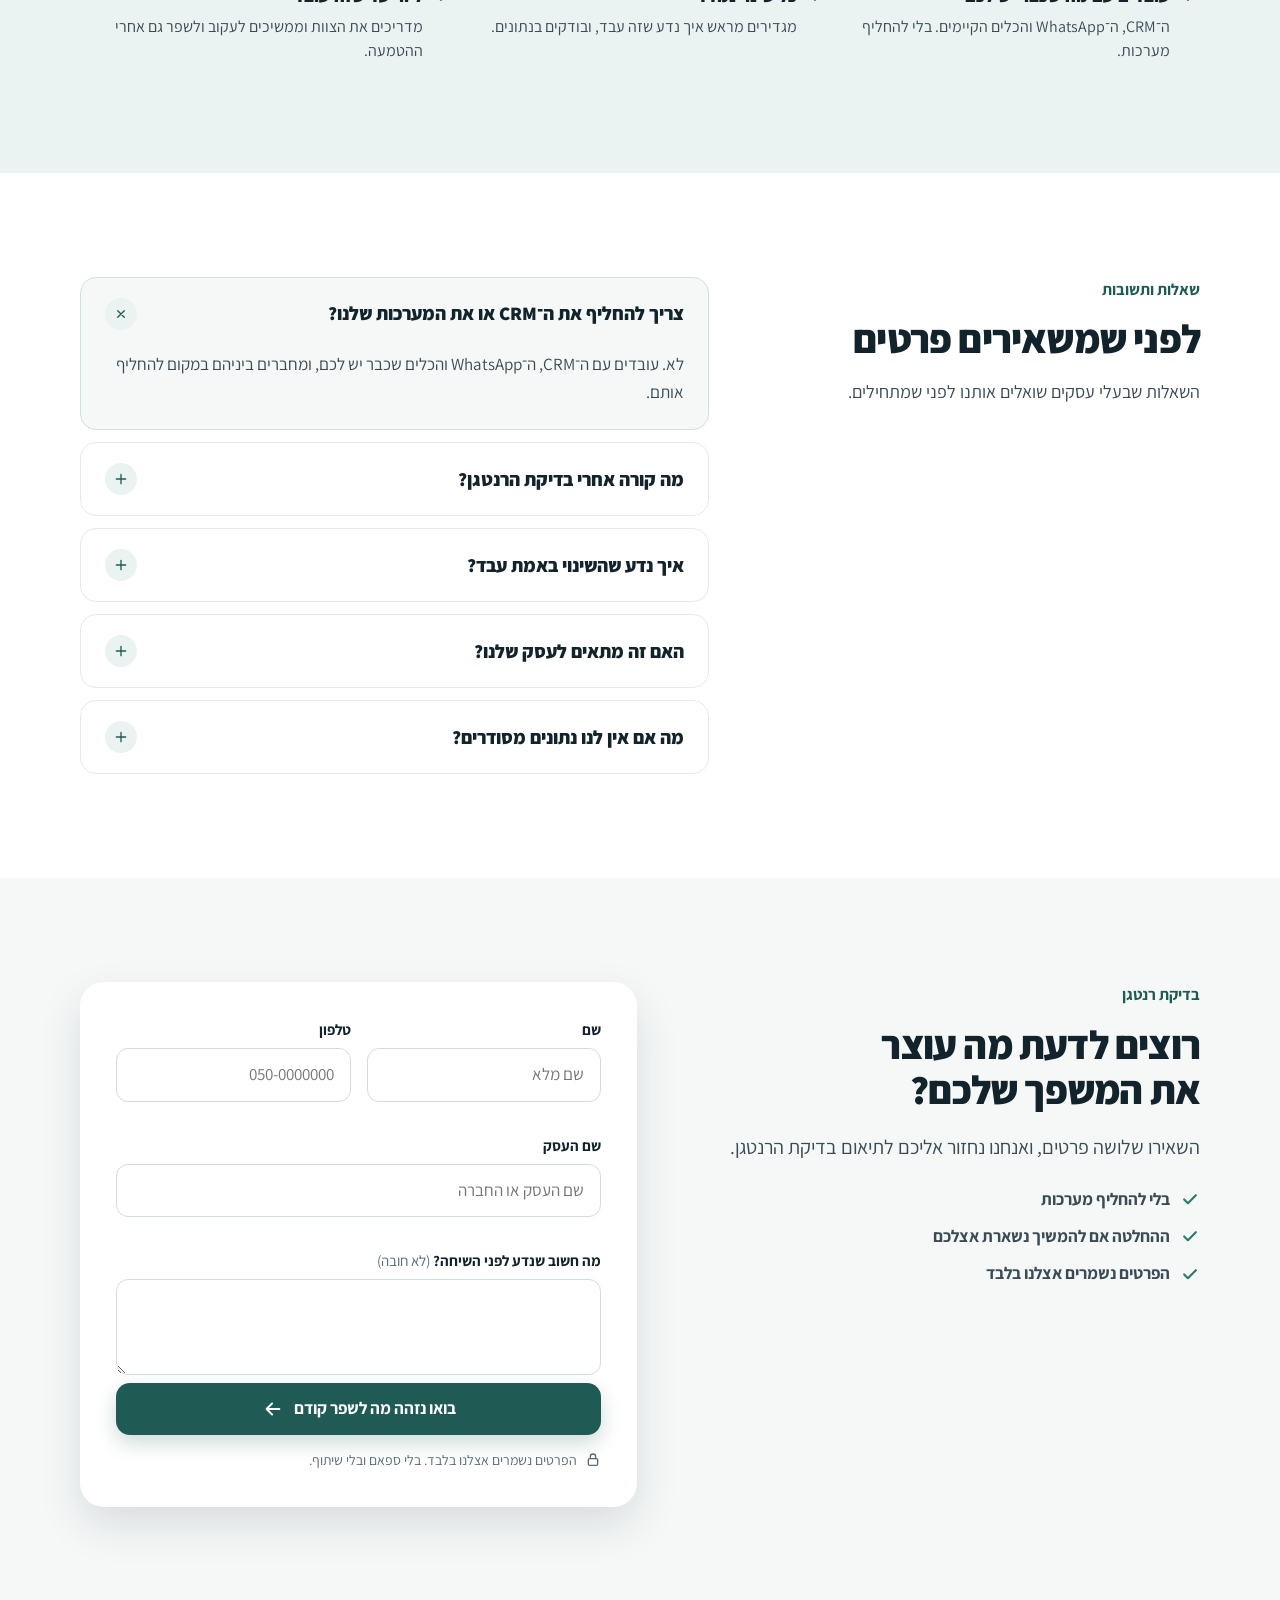
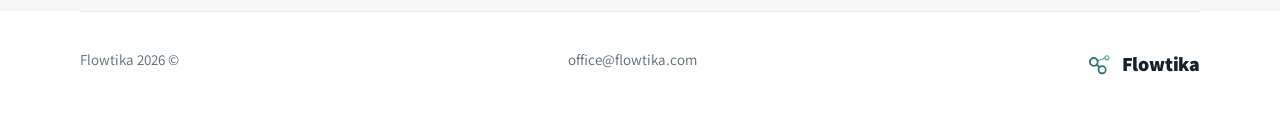
==== commit e882b7ce: "Hero: לאן נעלמו ה־88? Co-Authored-By: Claude Opus 5.5 <noreply@anthropic.com>" ====
--- a/index.html
+++ b/index.html
@@ -25,7 +25,7 @@
     <div class="wrap xr-hero">
       <div class="enter">
         <p class="kicker" style="color:var(--mint)">שיפור ההמרה מפנייה לעסקה</p>
-        <h1 class="h1">100 פניות נכנסו.<br>12 נסגרו.<br><span>איפה נעלמו ה־88?</span></h1>
+        <h1 class="h1">100 פניות נכנסו.<br>12 נסגרו.<br><span>לאן נעלמו ה־88?</span></h1>
         <p class="lead">כל מחלקה מדווחת על מדדים טובים, ובכל זאת העסקאות לא מגיעות. בדרך מהפנייה לעסקה יש נקודה אחת שמגבילה את התוצאה יותר מכל השאר, ושום מדד לא מצביע עליה. Flowtika מוצאת אותה, מתקנת אותה ומודדת את ההשפעה.</p>
         <div class="cta-row">
           <a class="btn" href="#contact">לתיאום בדיקת רנטגן <svg class="ico arr" viewBox="0 0 24 24" aria-hidden="true"><path d="M19 12H5M11 6l-6 6 6 6"/></svg></a>
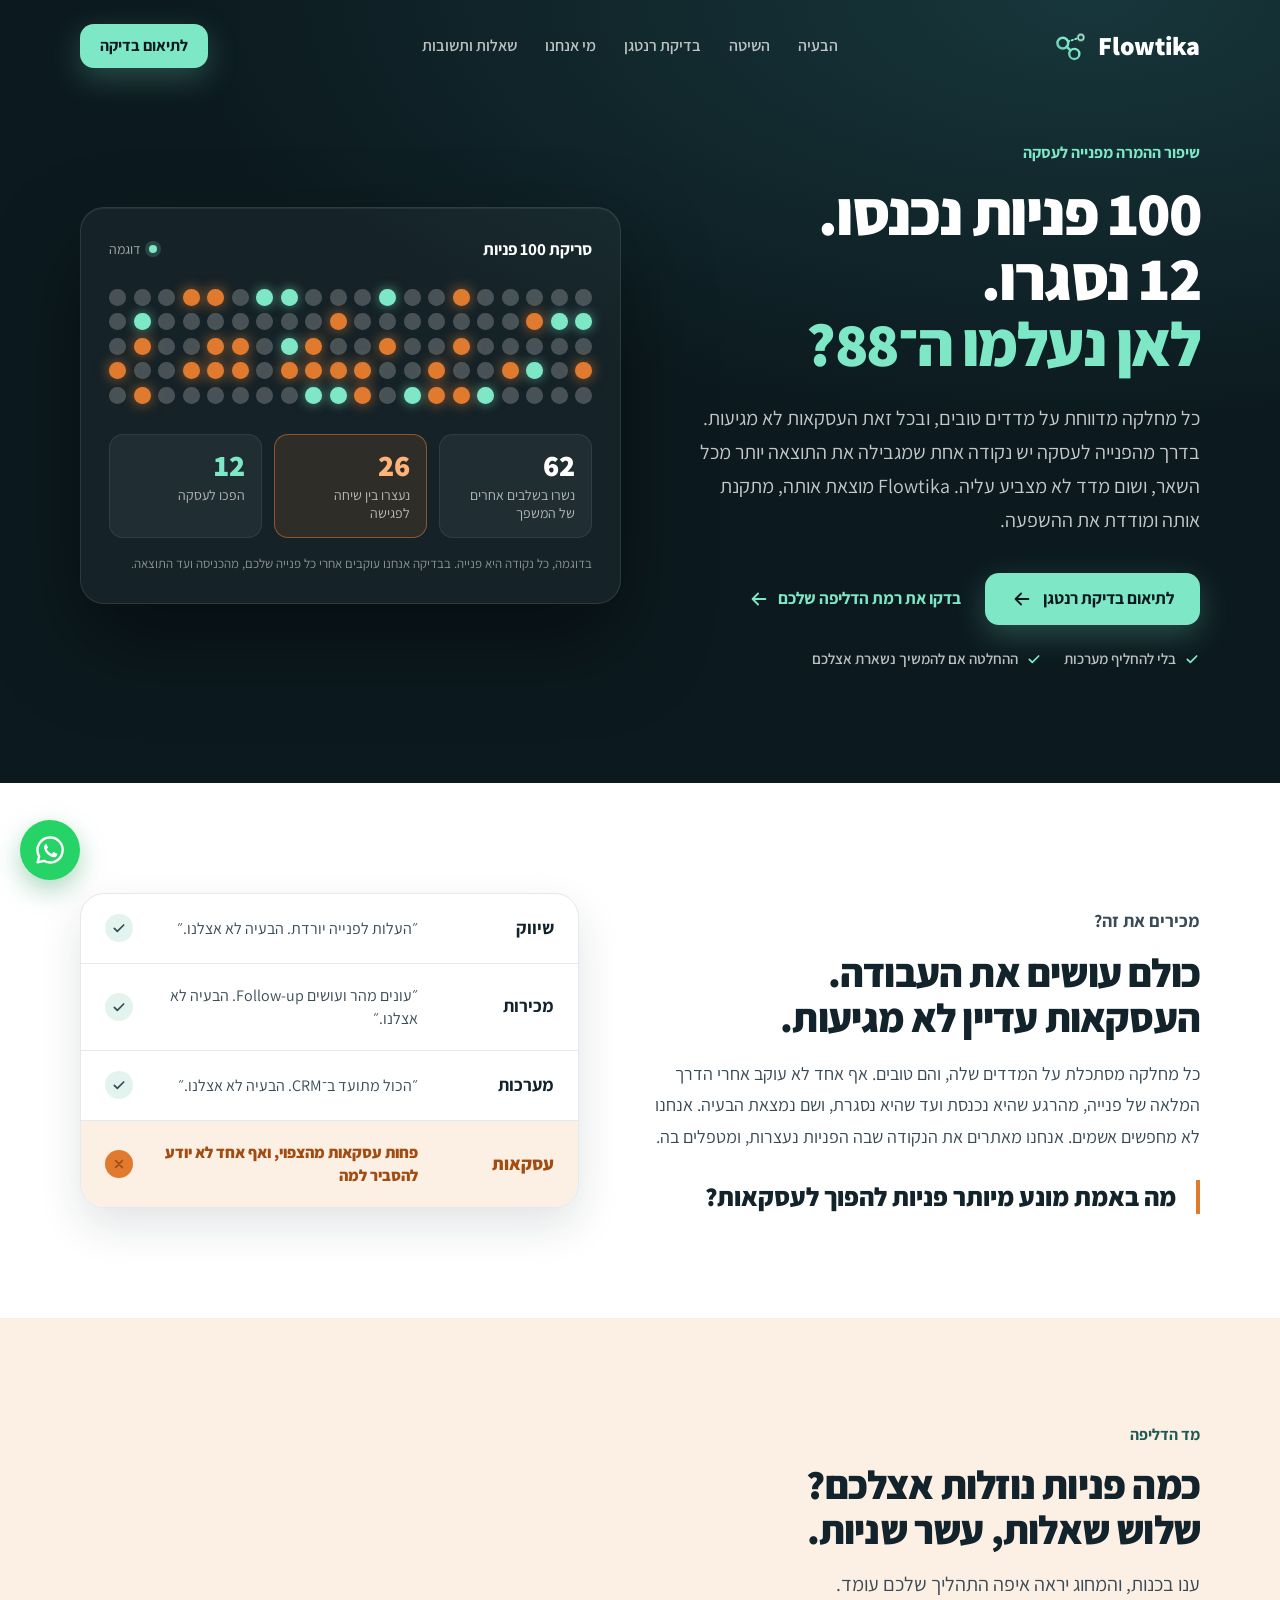
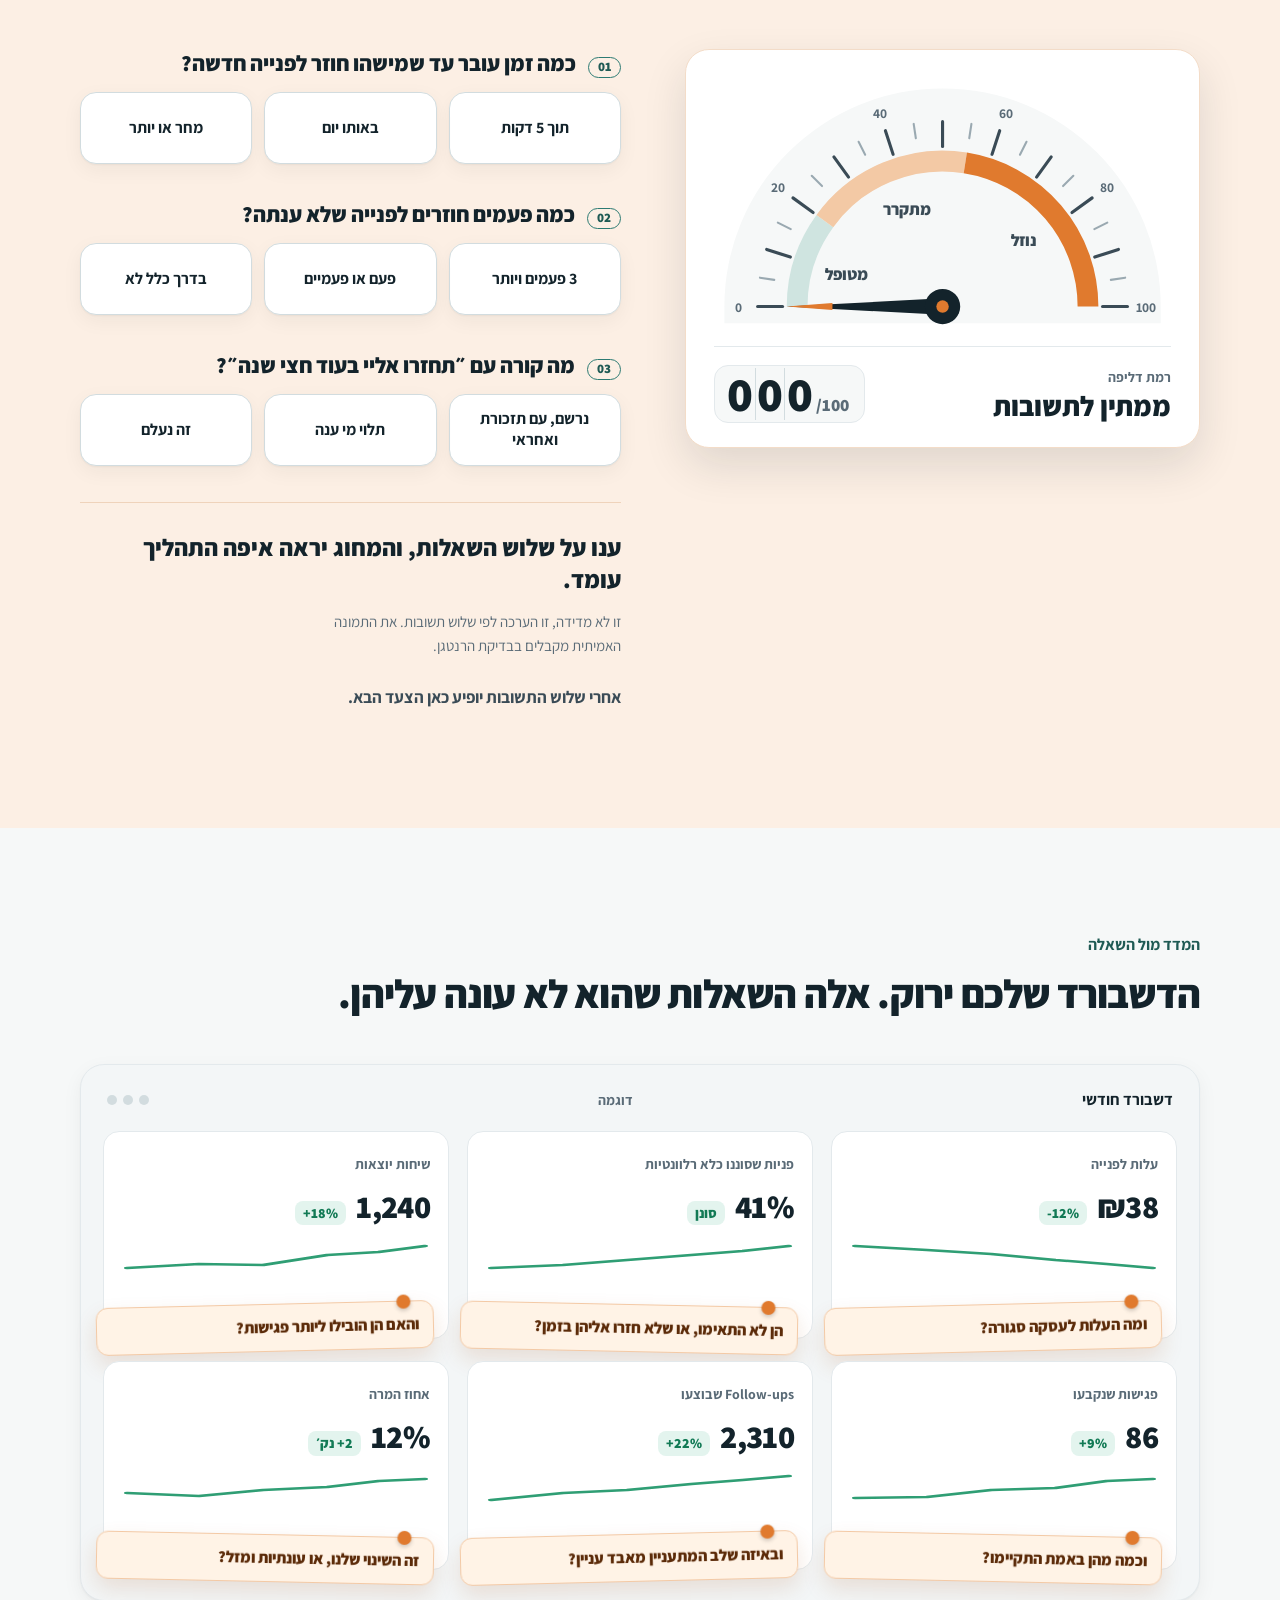
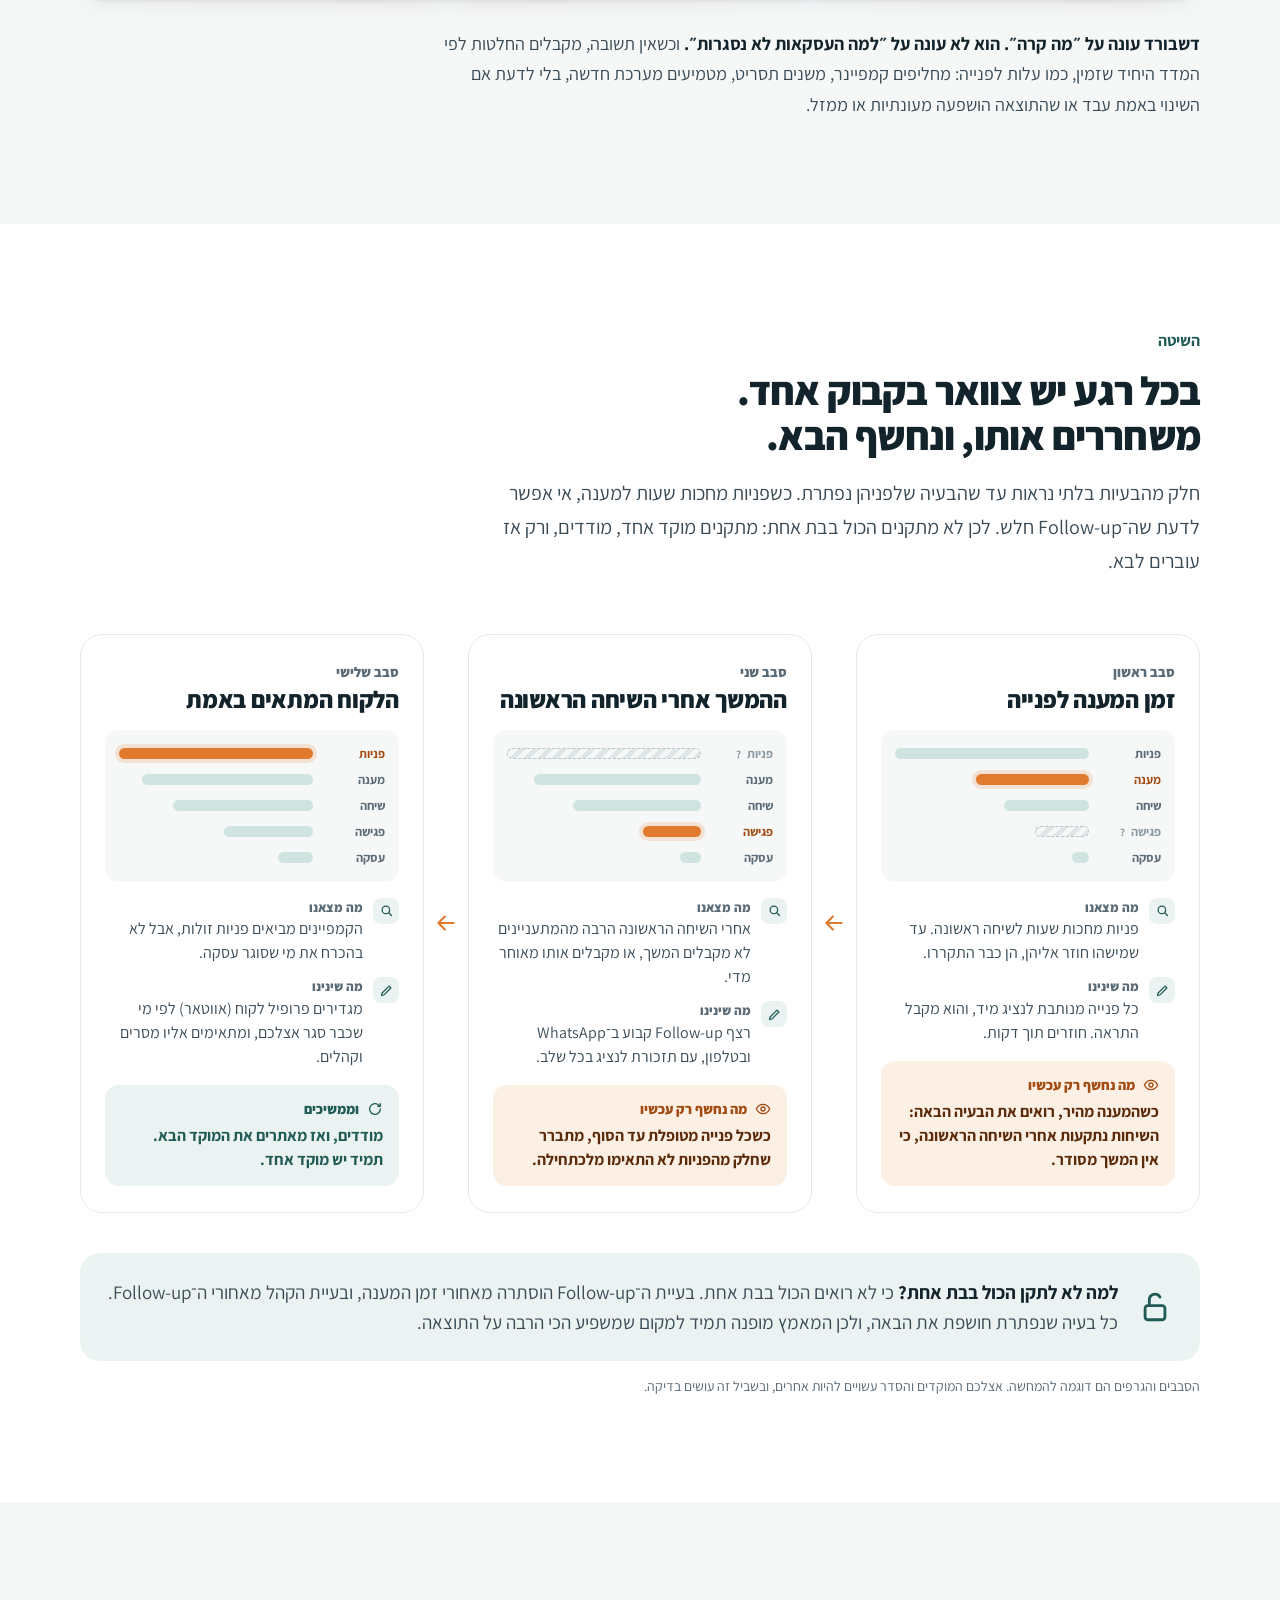
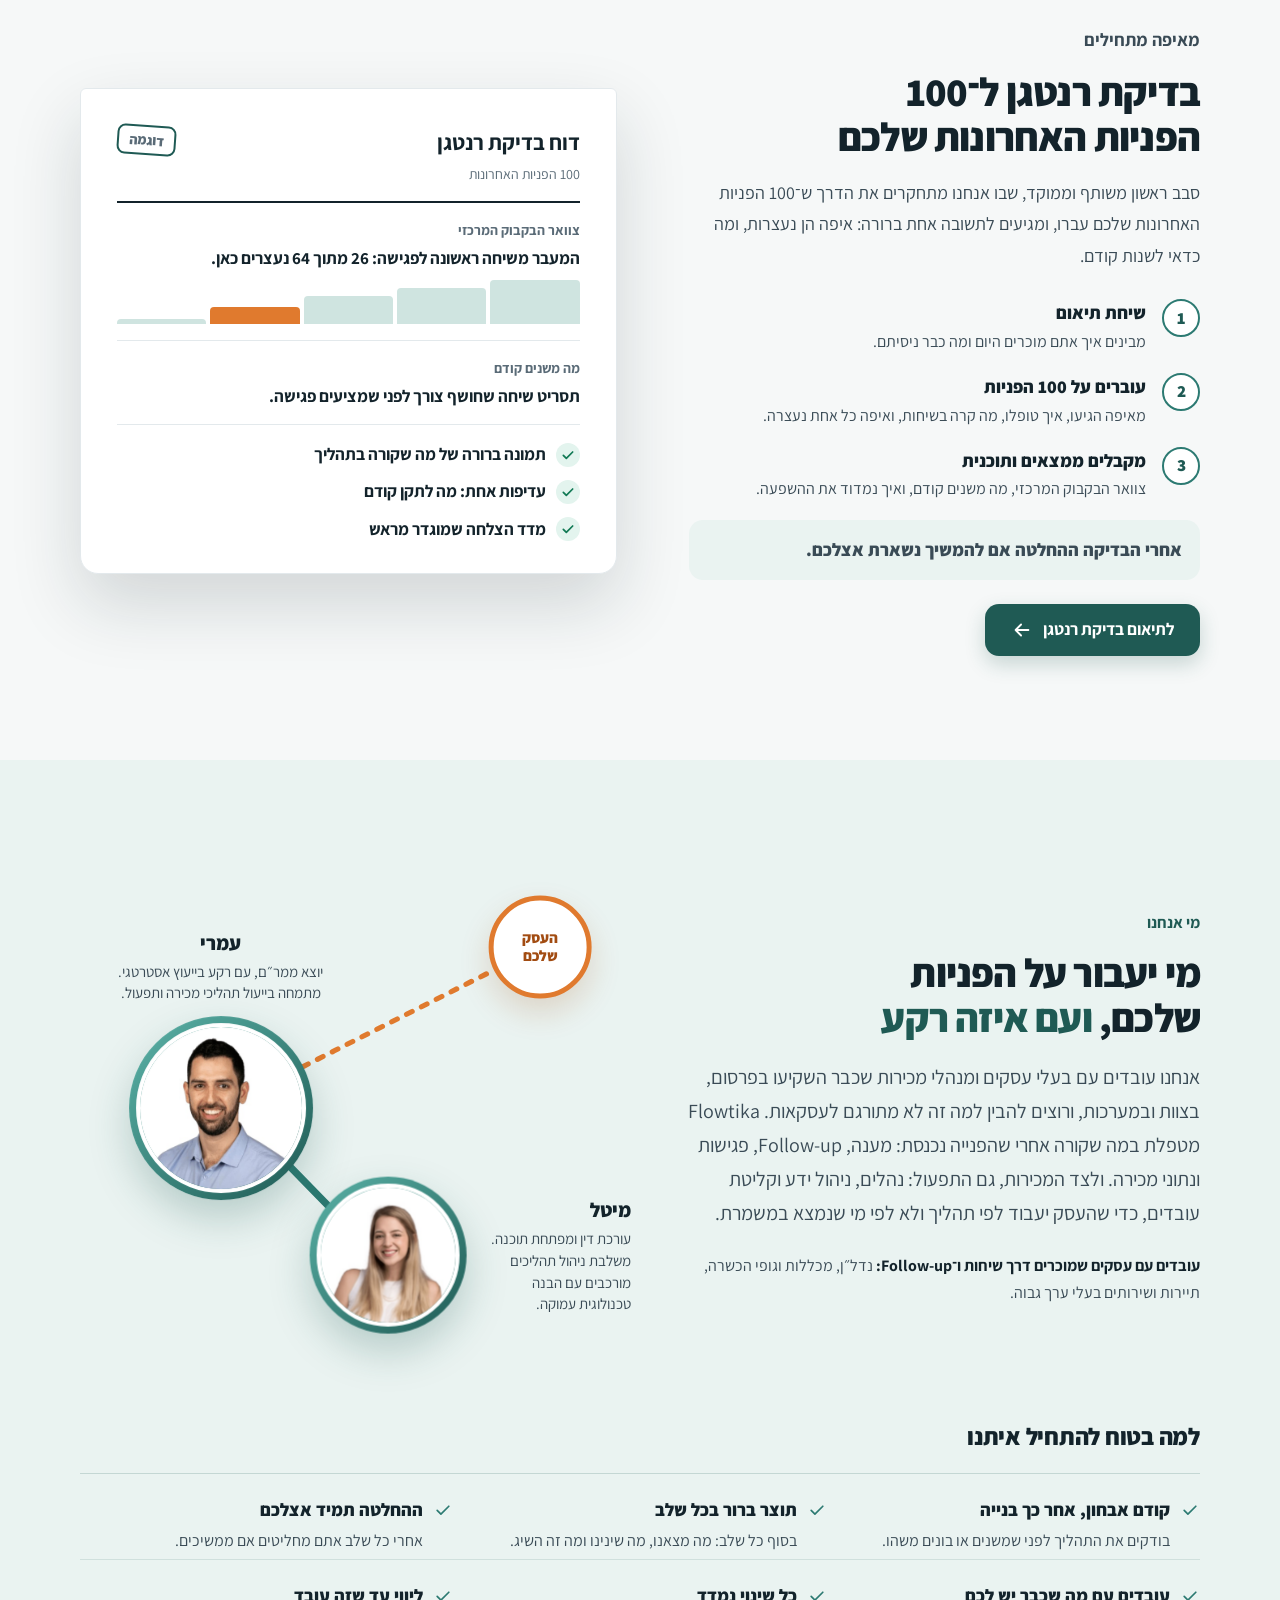
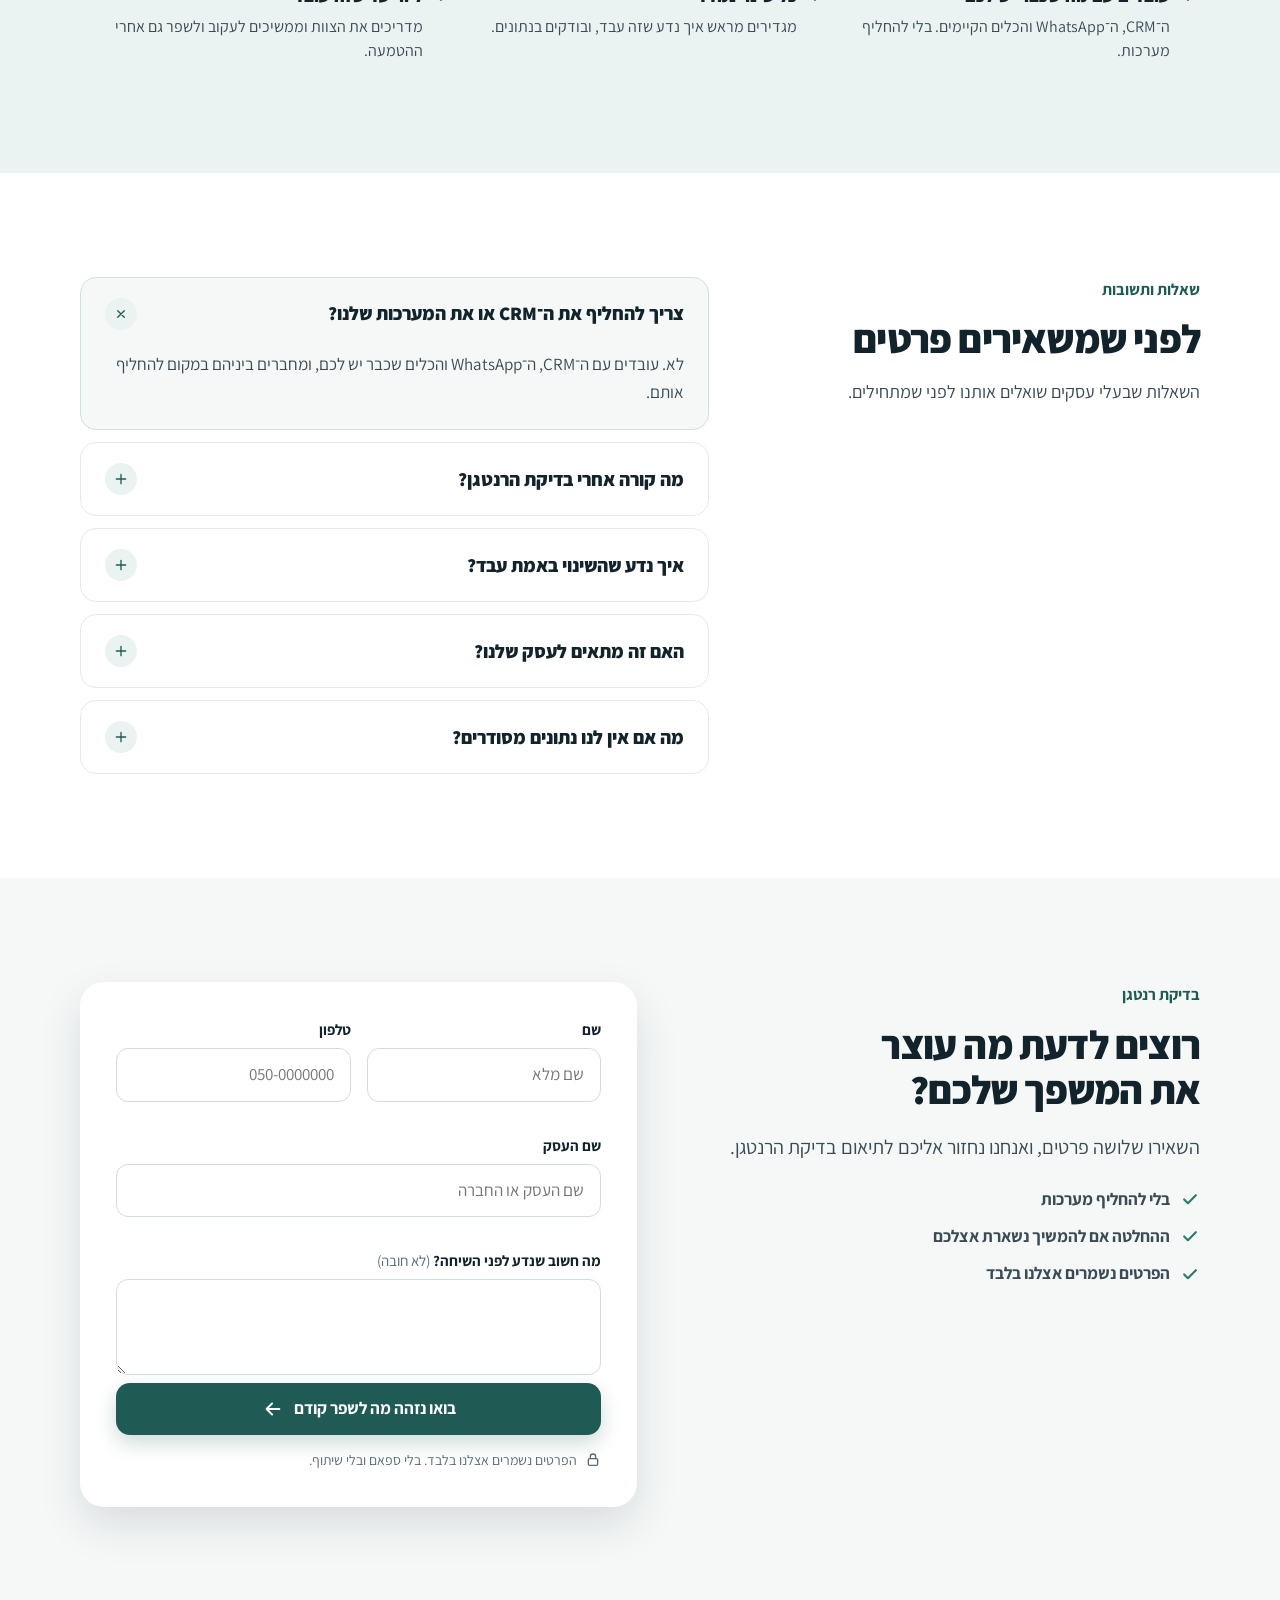
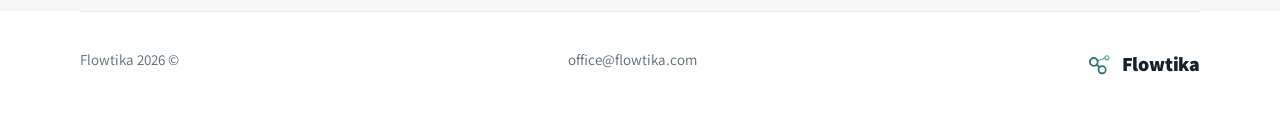
==== commit d091449c: "WhatsApp widget: name and phone, sent to the bot server A floating WhatsApp button (bottom-left) ope" ====
--- a/index.html
+++ b/index.html
@@ -314,6 +314,29 @@
 <div class="wrap"><footer class="foot"><a class="logo" href="#top" aria-label="Flowtika - לראש הדף"><span class="mark"><svg viewBox="0 0 100 100" fill="none" aria-hidden="true"><defs><linearGradient id="ftgFooter" x1="12" y1="86" x2="86" y2="18" gradientUnits="userSpaceOnUse"><stop offset="0" stop-color="#1f5a54"/><stop offset=".55" stop-color="#2c7a72"/><stop offset="1" stop-color="#5bb3a8"/></linearGradient></defs><g stroke="url(#ftgFooter)" stroke-linecap="round"><circle cx="30" cy="42" r="15" stroke-width="7"/><circle cx="62" cy="72" r="14" stroke-width="6.5"/><circle class="node3" cx="80" cy="26" r="8" stroke-width="4.5"/><line x1="41" y1="52.3" x2="51.8" y2="62.4" stroke-width="7"/><line class="flowline" x1="44.3" y1="37.4" x2="72.4" y2="28.4" stroke-width="5"/></g></svg></span>Flowtika</a><a href="mailto:office@flowtika.com">office@flowtika.com</a><span>© <span id="year">2026</span> Flowtika</span></footer></div>
 
 </div>
+
+<!-- ============ WHATSAPP WIDGET: name and phone, sent to the bot server like the contact form ============ -->
+<button type="button" class="wa-fab" id="waOpen" aria-haspopup="dialog" aria-controls="waChat" aria-expanded="false" aria-label="השאירו פרטים ונחזור אליכם בוואטסאפ"><svg class="wa-glyph" viewBox="0 0 32 32" aria-hidden="true"><path d="M16 3.5A12.5 12.5 0 0 0 5.2 22.3L3.6 28.4l6.3-1.6A12.5 12.5 0 1 0 16 3.5z" fill="none" stroke="currentColor" stroke-width="2.4" stroke-linejoin="round"/><path d="M11.6 9.6c.4 0 .8 0 1 .6l1.2 2.8c.1.3.1.6-.1.9l-.8 1c-.2.2-.2.5 0 .8a10 10 0 0 0 4.5 4c.3.1.6.1.8-.1l1-1.2c.2-.3.6-.4.9-.2l2.7 1.3c.4.2.5.5.5.9-.1 1.6-1.6 2.9-3.2 2.9-4.7-.3-9.8-5.4-10.1-10.1 0-1.6 1.2-3.1 2.8-3.2z" fill="currentColor"/></svg></button>
+<div class="wa-chat" id="waChat" role="dialog" aria-modal="true" aria-labelledby="waTitle" hidden>
+  <header class="wa-head">
+    <span class="wa-avatar"><svg viewBox="0 0 100 100" fill="none" aria-hidden="true"><g stroke="#fff" stroke-linecap="round"><circle cx="30" cy="42" r="15" stroke-width="7"/><circle cx="62" cy="72" r="14" stroke-width="6.5"/><circle cx="80" cy="26" r="8" stroke-width="4.5"/><line x1="41" y1="52.3" x2="51.8" y2="62.4" stroke-width="7"/><line x1="44.3" y1="37.4" x2="72.4" y2="28.4" stroke-width="5" stroke-dasharray="4 6.5"/></g></svg></span>
+    <div class="wa-who"><b id="waTitle">Flowtika</b><span>בדרך כלל עונים תוך כמה דקות</span></div>
+    <button type="button" class="wa-close" id="waClose" aria-label="סגירת הצ׳אט"><svg viewBox="0 0 24 24" aria-hidden="true"><path d="M6 6l12 12M18 6L6 18" stroke="currentColor" stroke-width="2.2" stroke-linecap="round"/></svg></button>
+  </header>
+  <div class="wa-body" id="waLog" aria-live="polite">
+    <p class="wa-msg in">היי 👋 השאירו שם וטלפון ונחזור אליכם בוואטסאפ<time>עכשיו</time></p>
+  </div>
+  <form class="wa-form" id="waForm" novalidate>
+    <input type="checkbox" name="botcheck" class="hp-field" tabindex="-1" autocomplete="off" aria-hidden="true" />
+    <div class="wa-fields">
+      <label class="sr-only" for="wa-name">שם</label>
+      <input id="wa-name" name="name" autocomplete="name" placeholder="שם" required>
+      <label class="sr-only" for="wa-phone">טלפון</label>
+      <input id="wa-phone" name="phone" type="tel" inputmode="tel" dir="ltr" autocomplete="tel" placeholder="טלפון, למשל 050-1234567" required>
+    </div>
+    <button type="submit" class="wa-send" id="waSend" aria-label="שליחה"><svg viewBox="0 0 24 24" aria-hidden="true"><path d="M3.4 20.4L21 12 3.4 3.6 3.4 10l12.6 2-12.6 2z" fill="currentColor"/></svg></button>
+  </form>
+</div>
 <script src="script.js"></script>
 </body>
 </html>
--- a/styles.css
+++ b/styles.css
@@ -421,3 +421,52 @@
   .m-q legend { font-size: 19px; }
   .m-result { font-size: 20px; }
 }
+
+/* ---------- WhatsApp widget: floating button and a WhatsApp-style chat popup ---------- */
+.wa-fab { position: fixed; z-index: 40; bottom: 20px; inset-inline-end: 20px; width: 60px; height: 60px; border-radius: 50%; border: 0; cursor: pointer;
+  display: grid; place-items: center; background: #25d366; color: #fff; box-shadow: 0 10px 26px rgba(18,140,74,.35);
+  transition: transform var(--dur) var(--ease-out), box-shadow var(--dur) var(--ease-out), opacity var(--dur) var(--ease-out), visibility var(--dur); }
+.wa-fab:hover { transform: translateY(-2px) scale(1.04); box-shadow: 0 14px 32px rgba(18,140,74,.42); }
+.wa-fab:active { transform: scale(.96); }
+.wa-fab .wa-glyph { width: 32px; height: 32px; }
+.wa-fab.is-away { opacity: 0; visibility: hidden; transform: translateY(12px); }
+.wa-chat { position: fixed; z-index: 41; bottom: 92px; inset-inline-end: 20px; width: min(360px, calc(100vw - 32px)); max-height: min(560px, calc(100dvh - 120px));
+  display: flex; flex-direction: column; border-radius: 18px; overflow: hidden; background: #efeae2; box-shadow: 0 24px 60px rgba(12,26,31,.28);
+  transform-origin: bottom left; animation: wa-in .28s var(--ease-out) both; }
+.wa-chat[hidden] { display: none; }
+@keyframes wa-in { from { opacity: 0; transform: translateY(14px) scale(.96); } }
+.wa-head { display: flex; align-items: center; gap: 12px; padding: 12px 14px; background: #075e54; color: #fff; }
+.wa-avatar { flex: none; width: 40px; height: 40px; border-radius: 50%; display: grid; place-items: center; background: var(--teal); }
+.wa-avatar svg { width: 26px; height: 26px; }
+.wa-who { display: grid; flex: 1; min-width: 0; line-height: 1.3; }
+.wa-who b { font-size: 17px; }
+.wa-who span { font-size: 13px; color: rgba(255,255,255,.8); }
+.wa-close { flex: none; width: 36px; height: 36px; border-radius: 50%; border: 0; background: transparent; color: #fff; cursor: pointer; display: grid; place-items: center; }
+.wa-close:hover { background: rgba(255,255,255,.14); }
+.wa-close svg { width: 20px; height: 20px; }
+.wa-chat :focus-visible { outline-color: #075e54; }
+.wa-head :focus-visible { outline-color: #fff; }
+.wa-body { flex: 1; overflow-y: auto; display: flex; flex-direction: column; gap: 8px; padding: 16px 12px; min-height: 160px;
+  background-color: #efeae2; background-image: radial-gradient(rgba(7,94,84,.06) 1px, transparent 1px); background-size: 14px 14px; }
+.wa-msg { position: relative; max-width: 85%; padding: 7px 10px 18px; border-radius: 10px; font-size: 15px; line-height: 1.45; color: #111b21;
+  box-shadow: 0 1px 1px rgba(0,0,0,.08); animation: rise var(--dur) var(--ease-out) both; white-space: pre-line; }
+.wa-msg.in { align-self: flex-start; background: #fff; border-start-start-radius: 2px; }
+.wa-msg.out { align-self: flex-end; background: #d9fdd3; border-start-end-radius: 2px; }
+.wa-msg.err { align-self: flex-start; background: #fef3f2; color: #7a271a; border: 1px solid #fecdca; }
+.wa-msg time { position: absolute; bottom: 3px; inset-inline-end: 8px; font-size: 11px; color: #667781; display: inline-flex; gap: 3px; align-items: center; }
+.wa-msg .ticks { width: 16px; height: 11px; color: #53bdeb; }
+.wa-form { display: flex; align-items: flex-end; gap: 8px; padding: 10px; background: #f0f2f5; }
+.wa-fields { flex: 1; display: grid; gap: 6px; min-width: 0; }
+.wa-fields input { width: 100%; min-height: 42px; padding: 8px 14px; border-radius: 21px; border: 1.5px solid transparent; background: #fff; font-size: 16px; }
+.wa-fields input:focus { outline: none; border-color: #25d366; }
+.wa-fields input.invalid { border-color: #d92d20; }
+.wa-fields input[dir="ltr"] { text-align: right; }
+.wa-send { flex: none; width: 48px; height: 48px; border-radius: 50%; border: 0; cursor: pointer; display: grid; place-items: center; background: #00a884; color: #fff;
+  transition: transform var(--dur) var(--ease-out), background var(--dur) var(--ease-out); }
+.wa-send:hover { background: #008f72; } .wa-send:active { transform: scale(.94); }
+.wa-send[disabled] { opacity: .5; cursor: wait; }
+.wa-send svg { width: 22px; height: 22px; transform: scaleX(-1); }
+@media (max-width: 480px) {
+  .wa-fab { bottom: 16px; inset-inline-end: 16px; width: 56px; height: 56px; }
+  .wa-chat { inset-inline: 12px; bottom: 84px; width: auto; max-height: calc(100dvh - 100px); }
+}
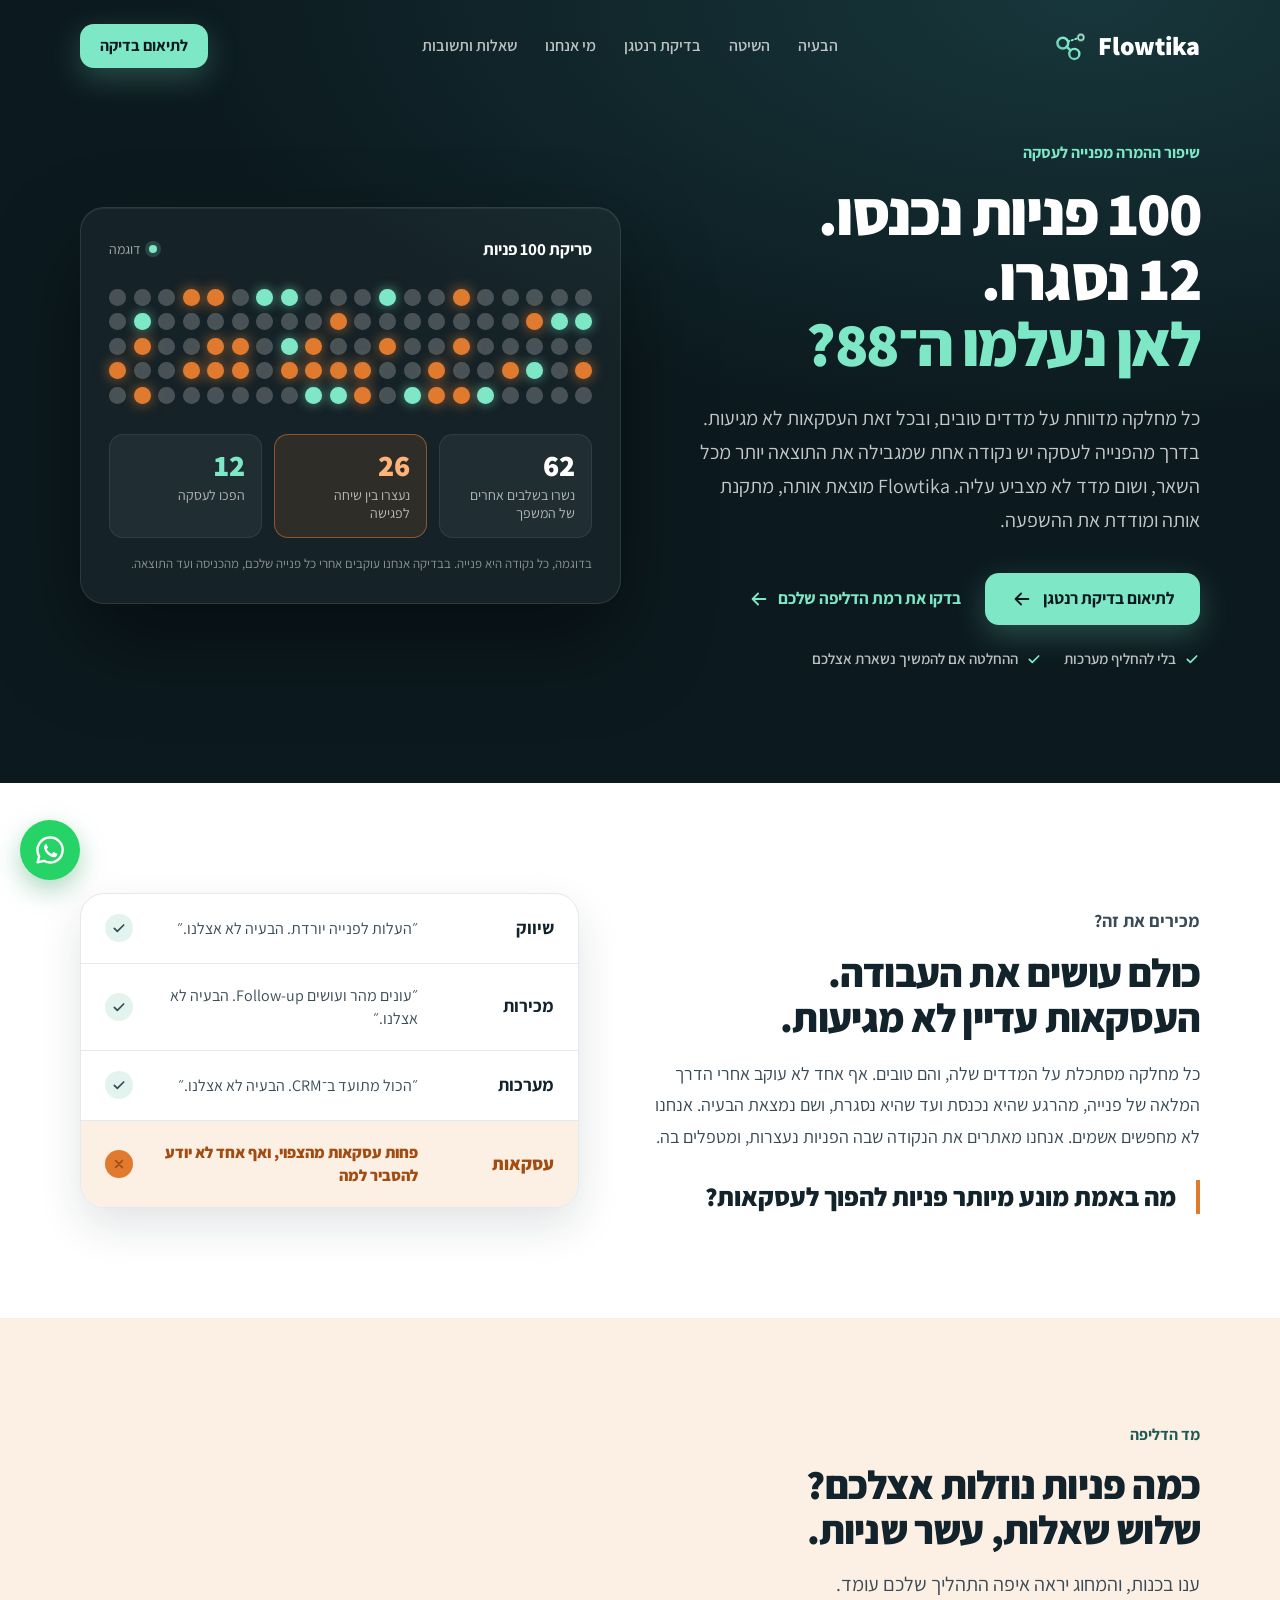
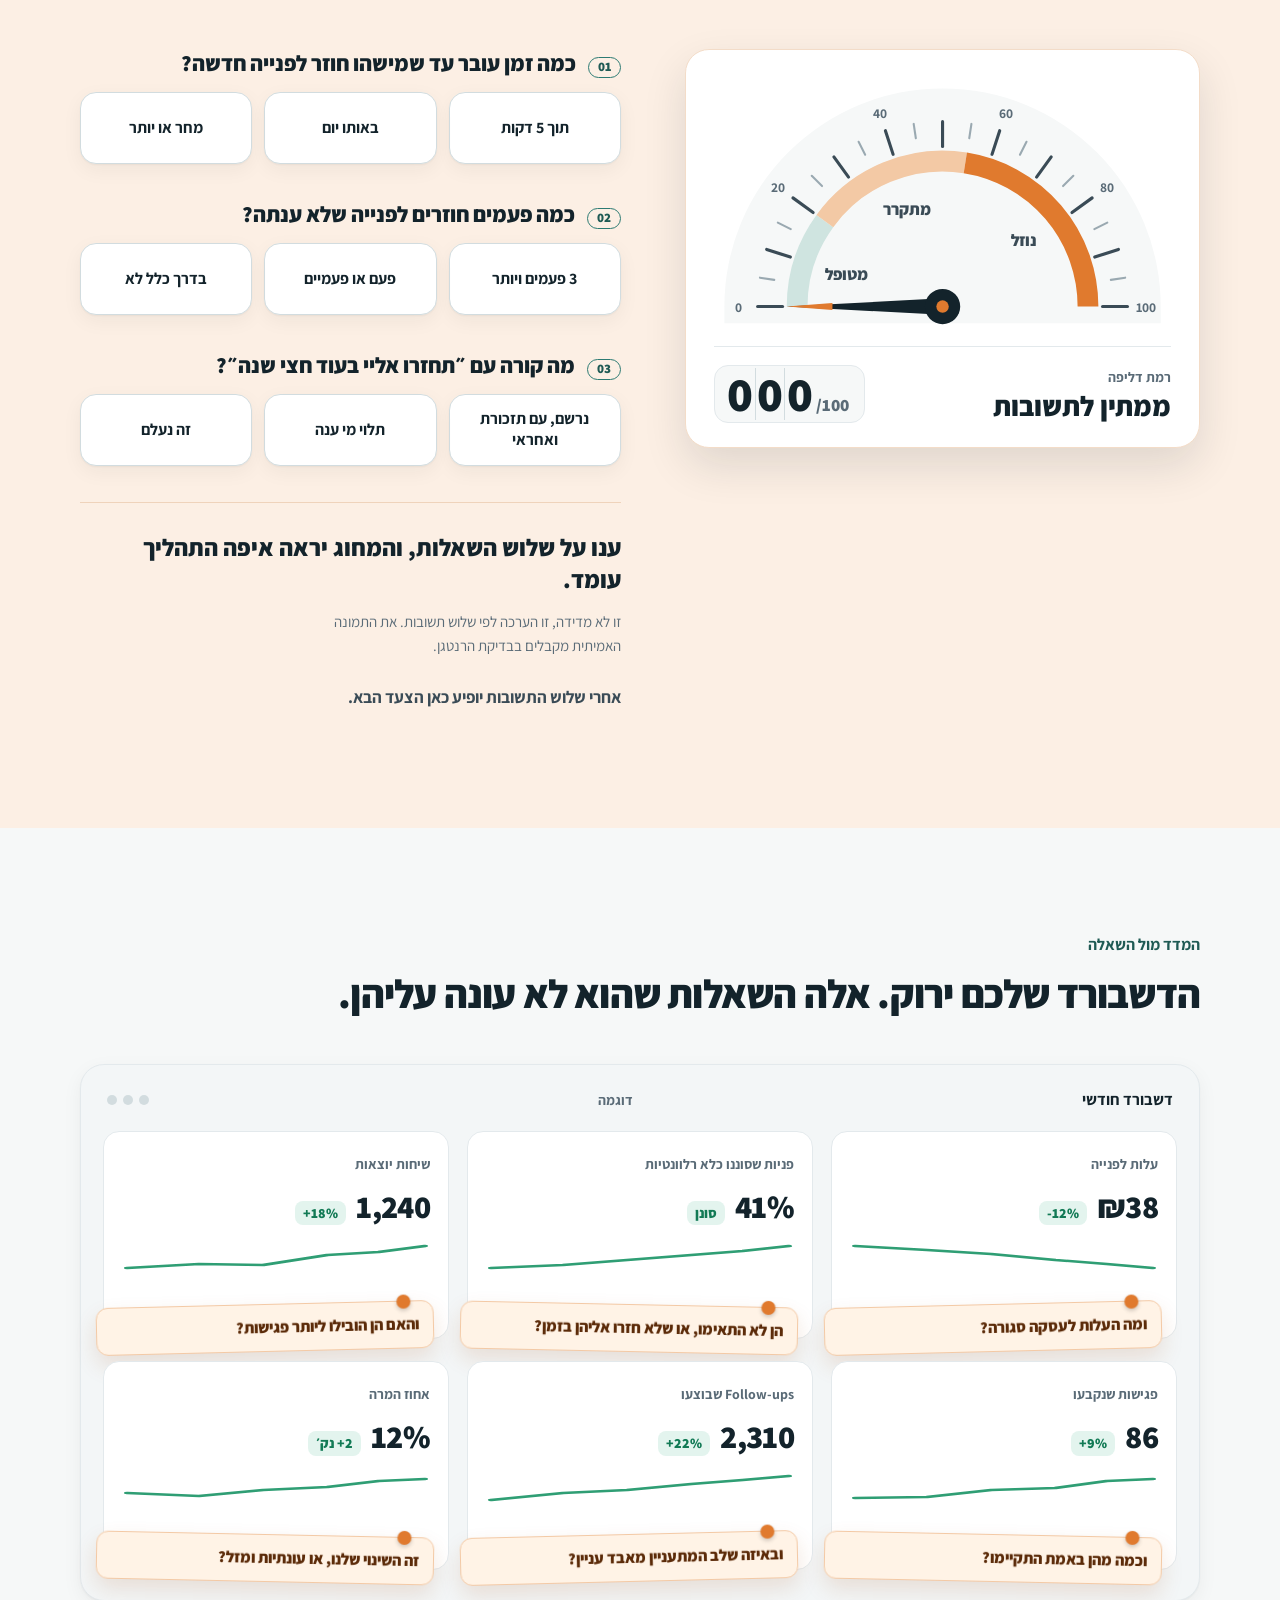
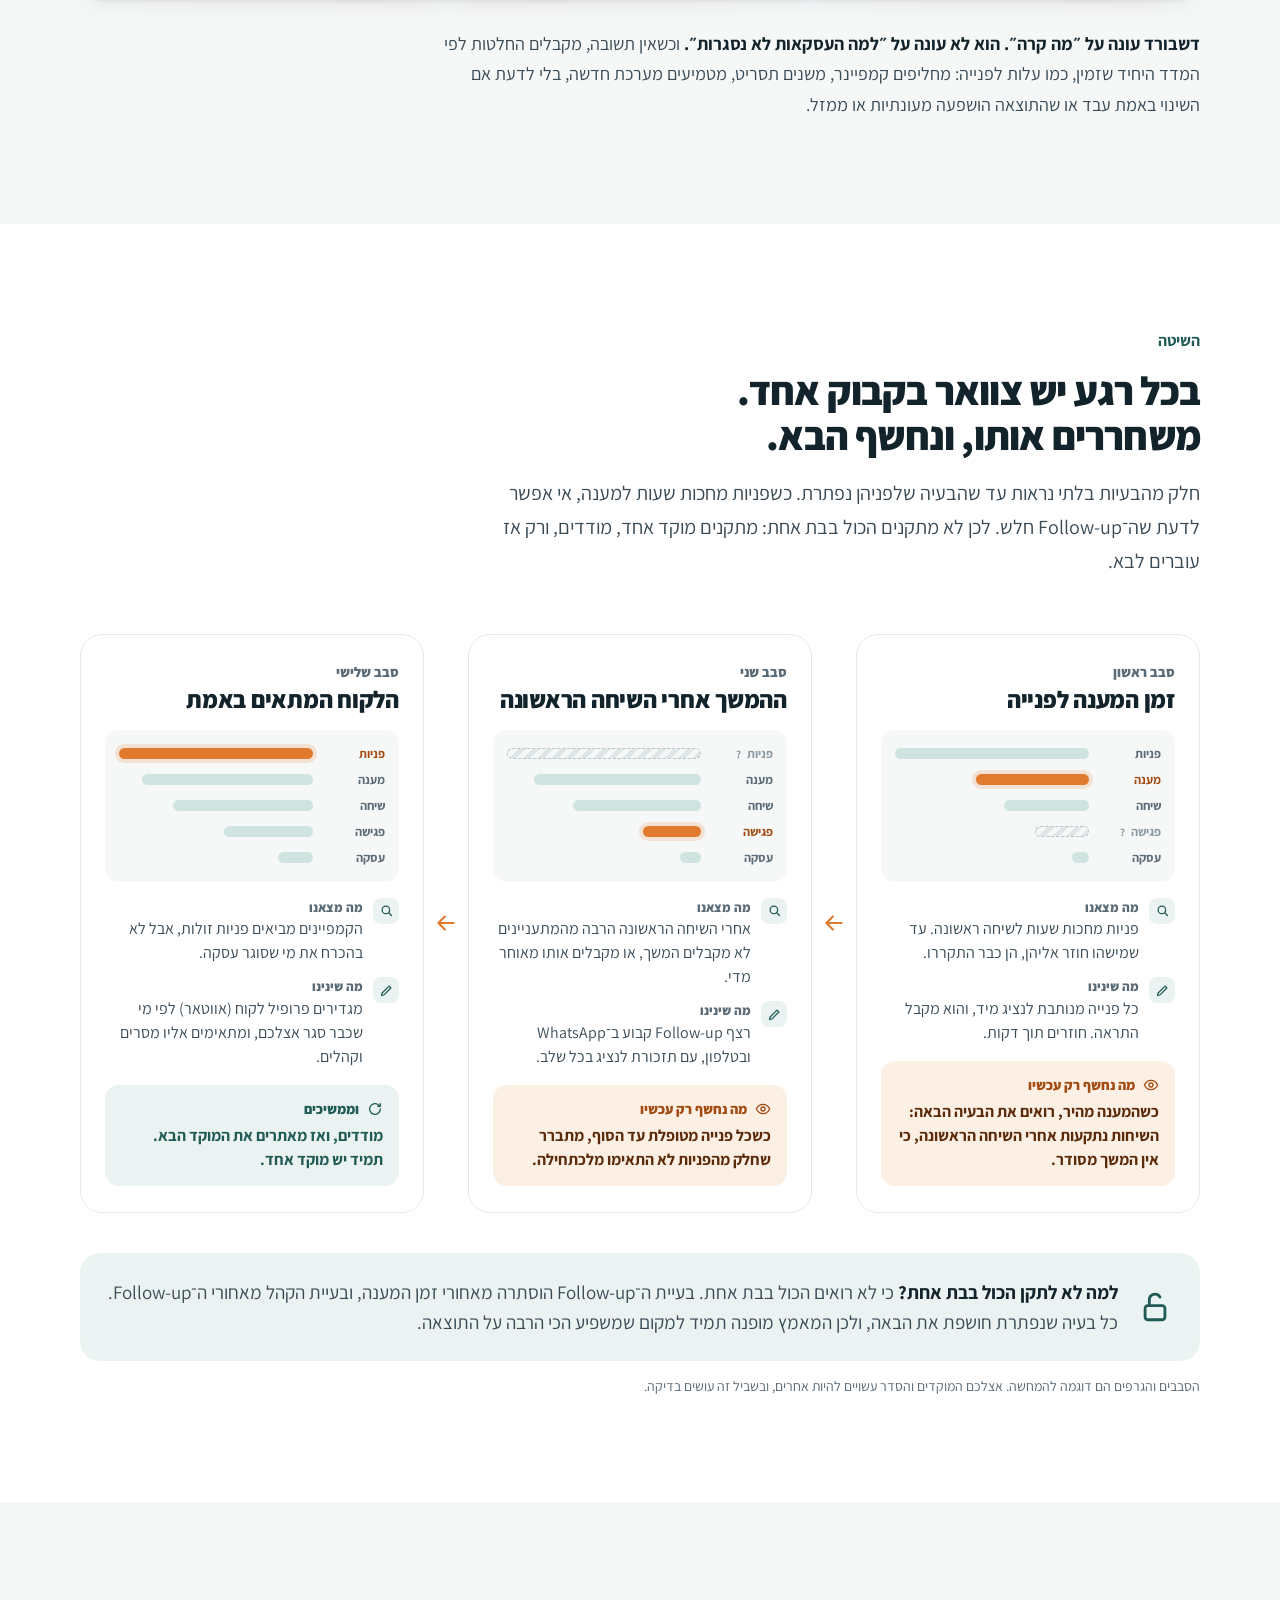
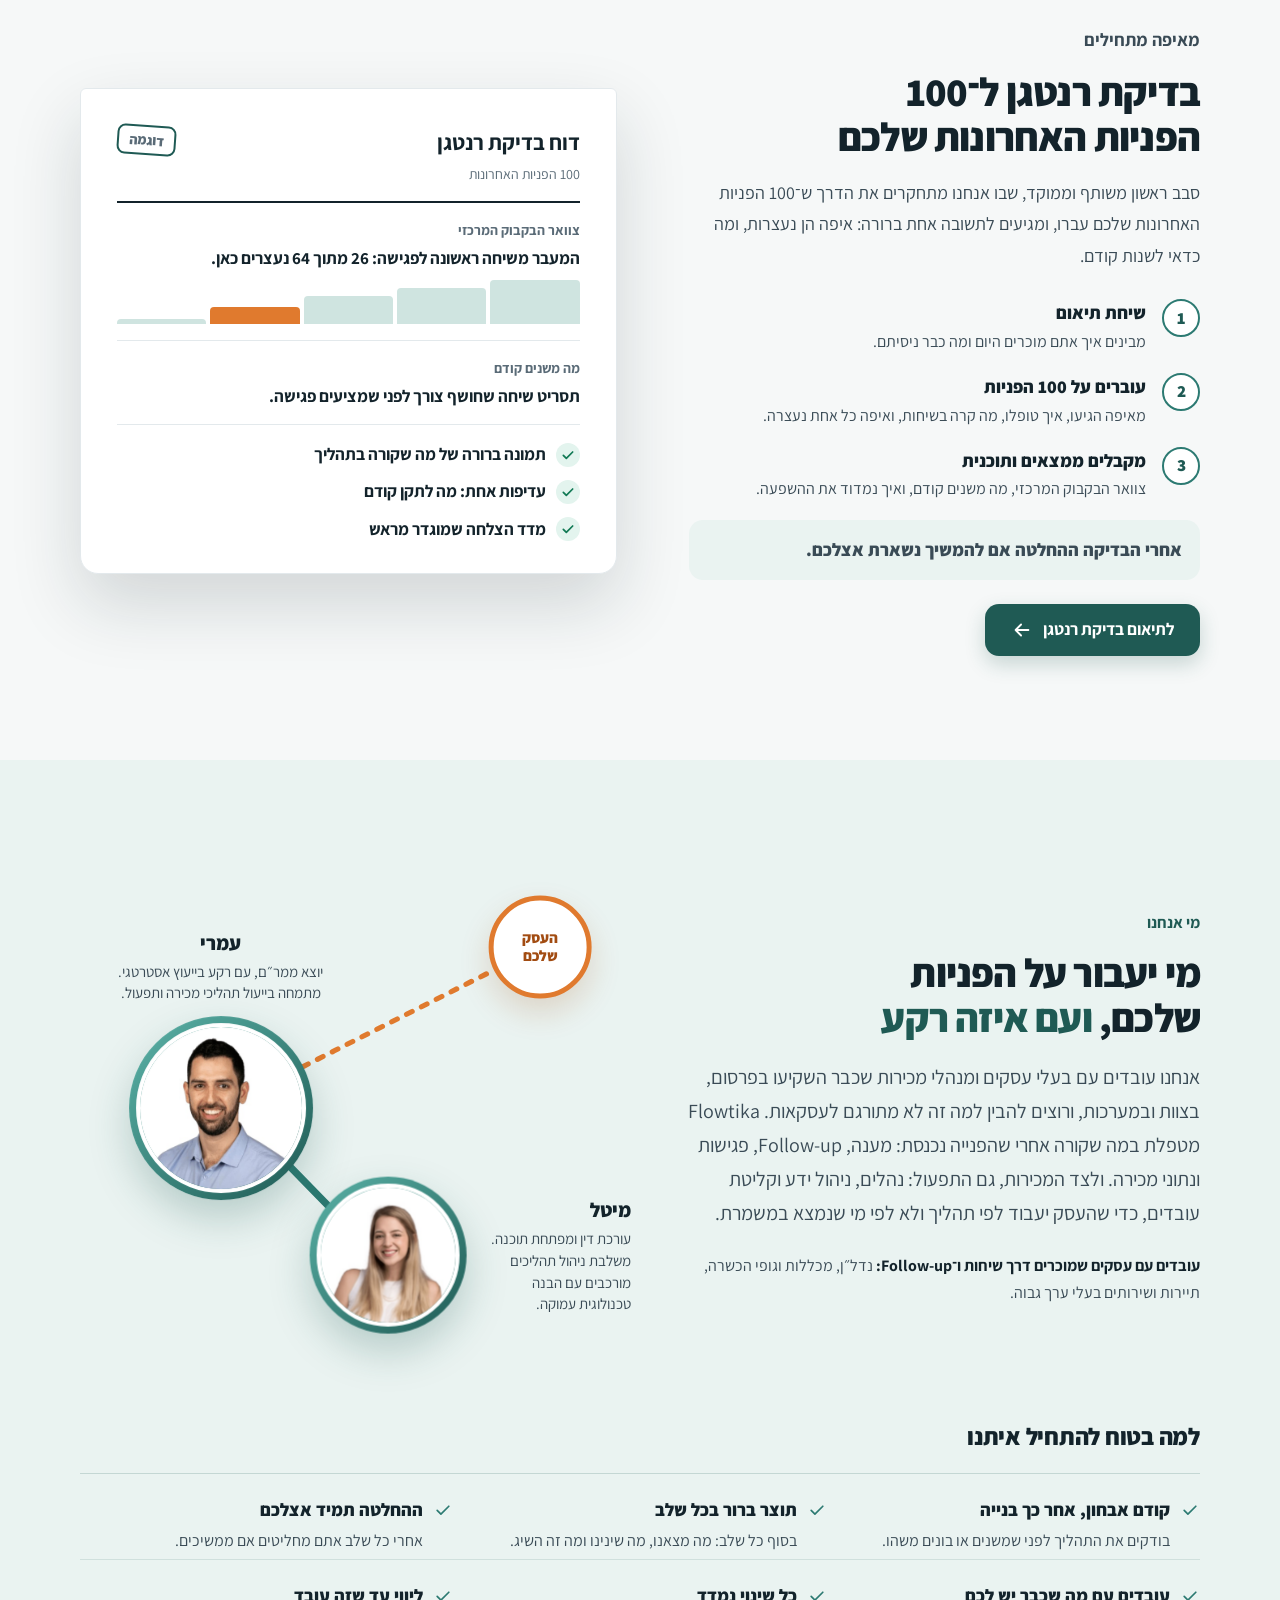
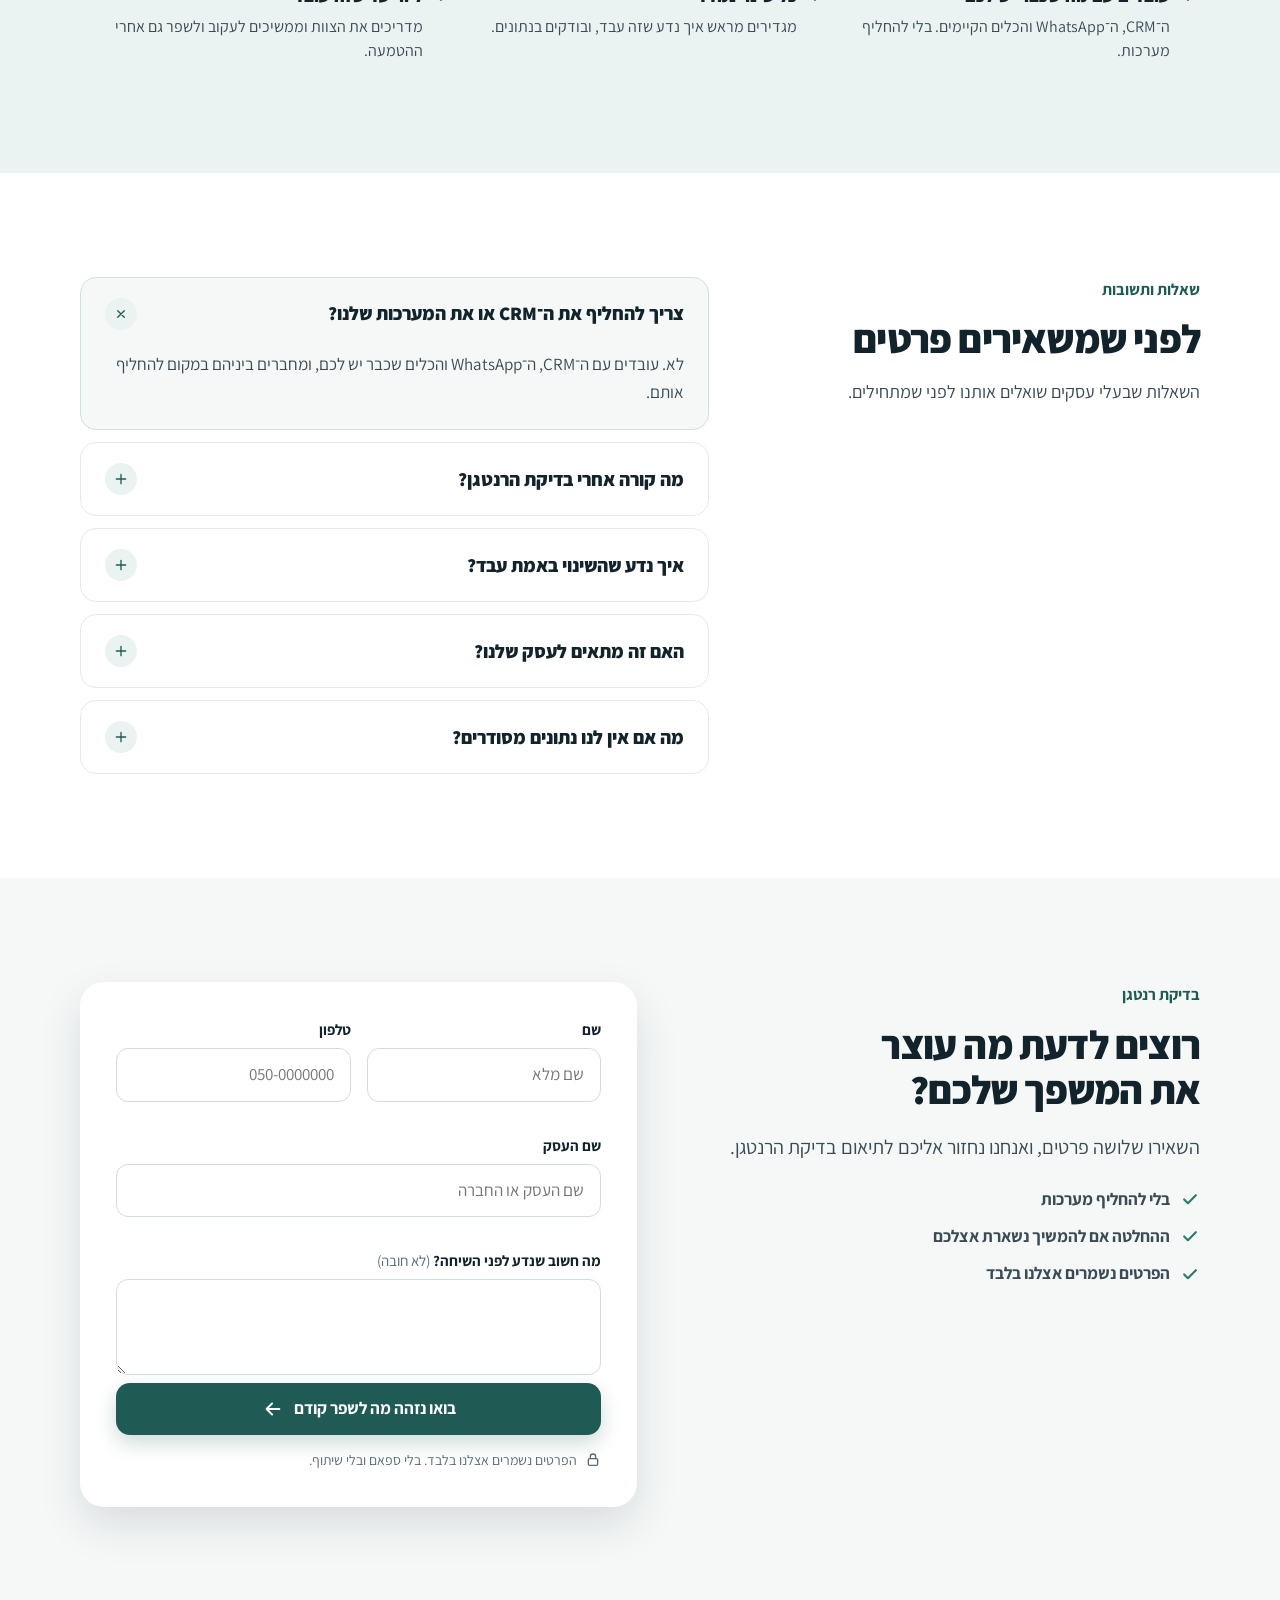
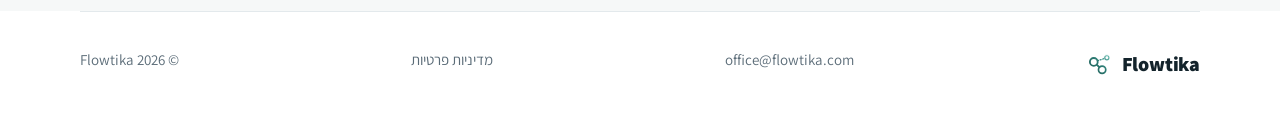
==== commit 9a3116c5: "Privacy policy page at /privacy Meta's App Review needs a privacy policy URL for WhatsApp. Adds priv" ====
--- a/index.html
+++ b/index.html
@@ -311,7 +311,7 @@
   </section>
 </div>
 
-<div class="wrap"><footer class="foot"><a class="logo" href="#top" aria-label="Flowtika - לראש הדף"><span class="mark"><svg viewBox="0 0 100 100" fill="none" aria-hidden="true"><defs><linearGradient id="ftgFooter" x1="12" y1="86" x2="86" y2="18" gradientUnits="userSpaceOnUse"><stop offset="0" stop-color="#1f5a54"/><stop offset=".55" stop-color="#2c7a72"/><stop offset="1" stop-color="#5bb3a8"/></linearGradient></defs><g stroke="url(#ftgFooter)" stroke-linecap="round"><circle cx="30" cy="42" r="15" stroke-width="7"/><circle cx="62" cy="72" r="14" stroke-width="6.5"/><circle class="node3" cx="80" cy="26" r="8" stroke-width="4.5"/><line x1="41" y1="52.3" x2="51.8" y2="62.4" stroke-width="7"/><line class="flowline" x1="44.3" y1="37.4" x2="72.4" y2="28.4" stroke-width="5"/></g></svg></span>Flowtika</a><a href="mailto:office@flowtika.com">office@flowtika.com</a><span>© <span id="year">2026</span> Flowtika</span></footer></div>
+<div class="wrap"><footer class="foot"><a class="logo" href="#top" aria-label="Flowtika - לראש הדף"><span class="mark"><svg viewBox="0 0 100 100" fill="none" aria-hidden="true"><defs><linearGradient id="ftgFooter" x1="12" y1="86" x2="86" y2="18" gradientUnits="userSpaceOnUse"><stop offset="0" stop-color="#1f5a54"/><stop offset=".55" stop-color="#2c7a72"/><stop offset="1" stop-color="#5bb3a8"/></linearGradient></defs><g stroke="url(#ftgFooter)" stroke-linecap="round"><circle cx="30" cy="42" r="15" stroke-width="7"/><circle cx="62" cy="72" r="14" stroke-width="6.5"/><circle class="node3" cx="80" cy="26" r="8" stroke-width="4.5"/><line x1="41" y1="52.3" x2="51.8" y2="62.4" stroke-width="7"/><line class="flowline" x1="44.3" y1="37.4" x2="72.4" y2="28.4" stroke-width="5"/></g></svg></span>Flowtika</a><a href="mailto:office@flowtika.com">office@flowtika.com</a><a href="privacy/">מדיניות פרטיות</a><span>© <span id="year">2026</span> Flowtika</span></footer></div>
 
 </div>
 
--- a/styles.css
+++ b/styles.css
@@ -470,3 +470,19 @@
   .wa-fab { bottom: 16px; inset-inline-end: 16px; width: 56px; height: 56px; }
   .wa-chat { inset-inline: 12px; bottom: 84px; width: auto; max-height: calc(100dvh - 100px); }
 }
+
+/* ---------- privacy page ---------- */
+.legal-h { border-bottom: 1px solid var(--line); }
+.legal { max-width: 820px; padding-block: 56px 88px; }
+.legal article + article { margin-top: 72px; padding-top: 56px; border-top: 1px solid var(--line); }
+.legal .h1 { font-size: 44px; }
+.legal-date { margin-top: 8px; color: var(--muted); font-size: 15px; }
+.legal h2:not(.h1) { font-size: 24px; font-weight: 800; margin-top: 40px; letter-spacing: -.01em; }
+.legal h3 { font-size: 21px; font-weight: 800; margin-top: 34px; }
+.legal p, .legal li { color: var(--ink-2); font-size: 17px; line-height: 1.75; }
+.legal p { margin-top: 12px; }
+.legal ul { margin-top: 12px; padding-inline-start: 22px; display: grid; gap: 8px; }
+.legal li b { color: var(--ink); }
+.legal a:not(.btn) { color: var(--teal-deep); text-decoration: underline; text-underline-offset: 3px; }
+.legal-en { font-family: var(--font); }
+@container screen (max-width: 640px) { .legal { padding-block: 36px 64px; } .legal .h1 { font-size: 34px; } .legal h2:not(.h1) { font-size: 21px; } }
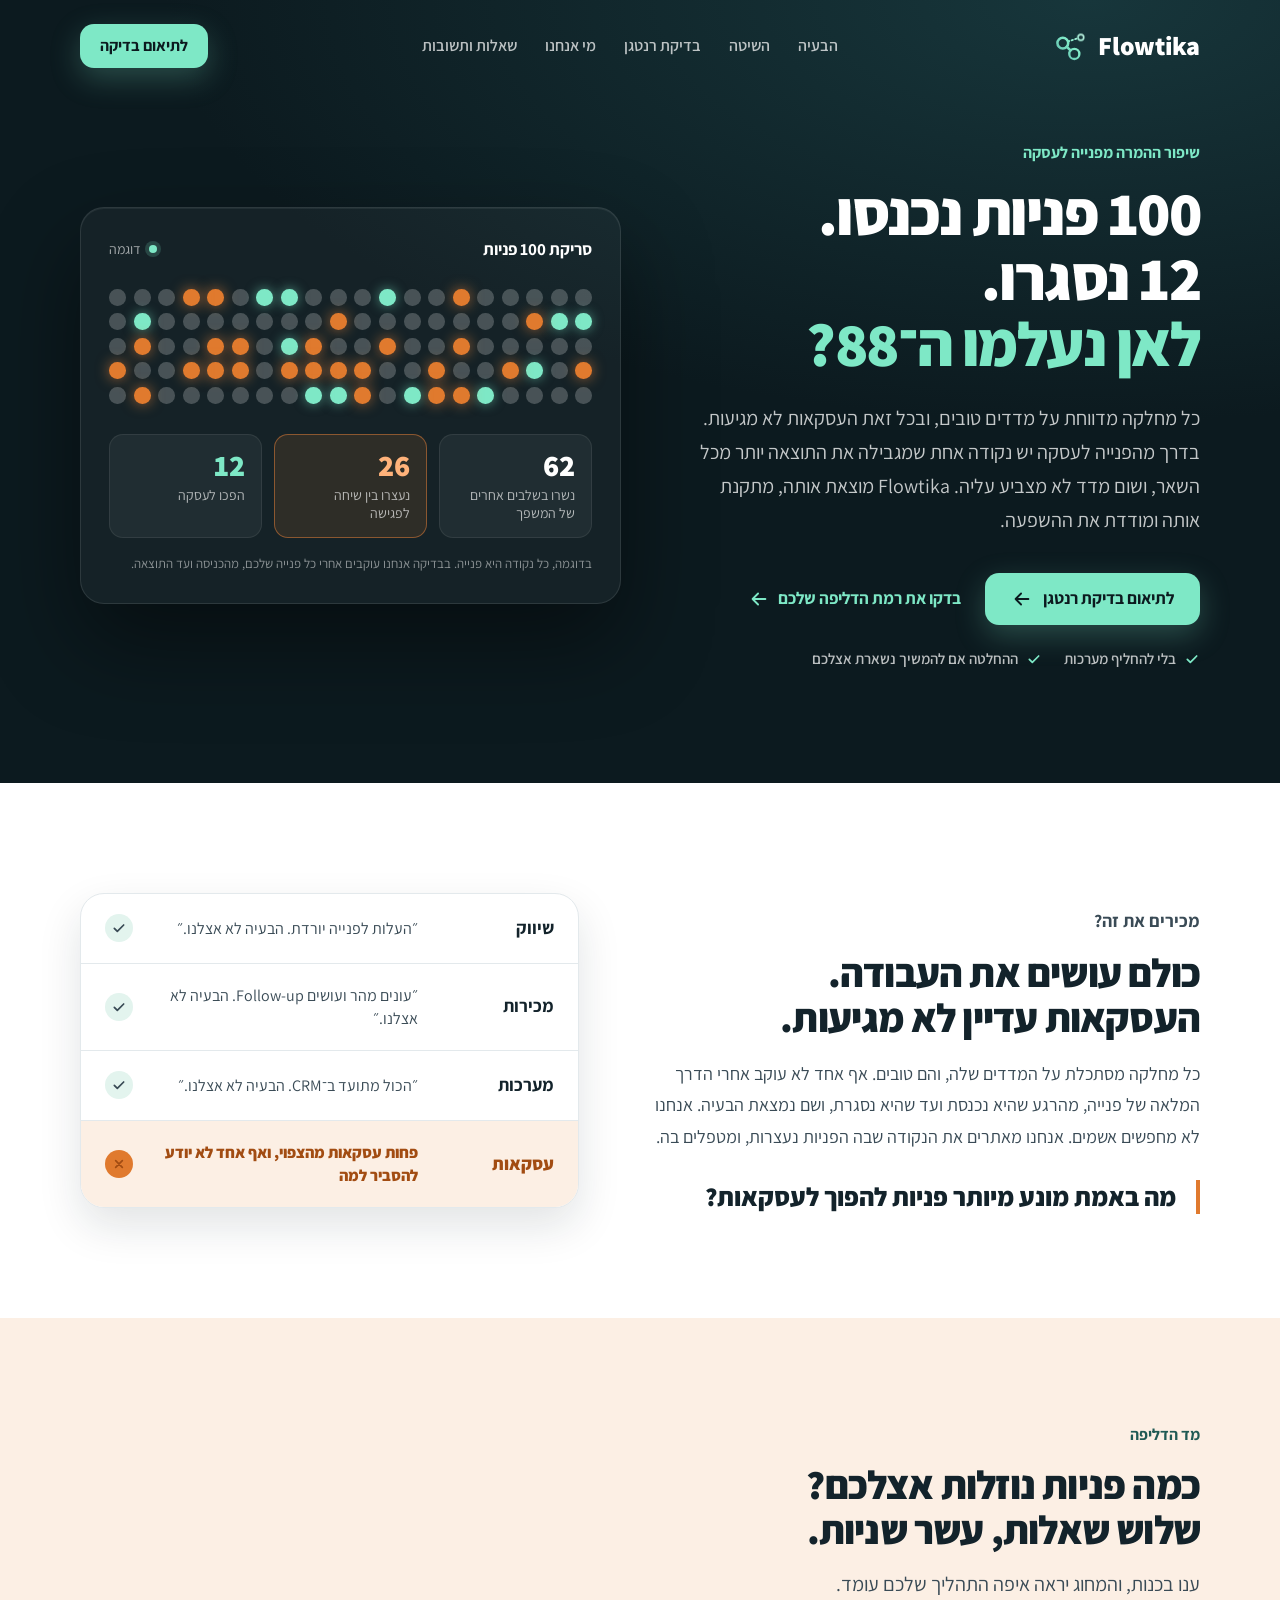
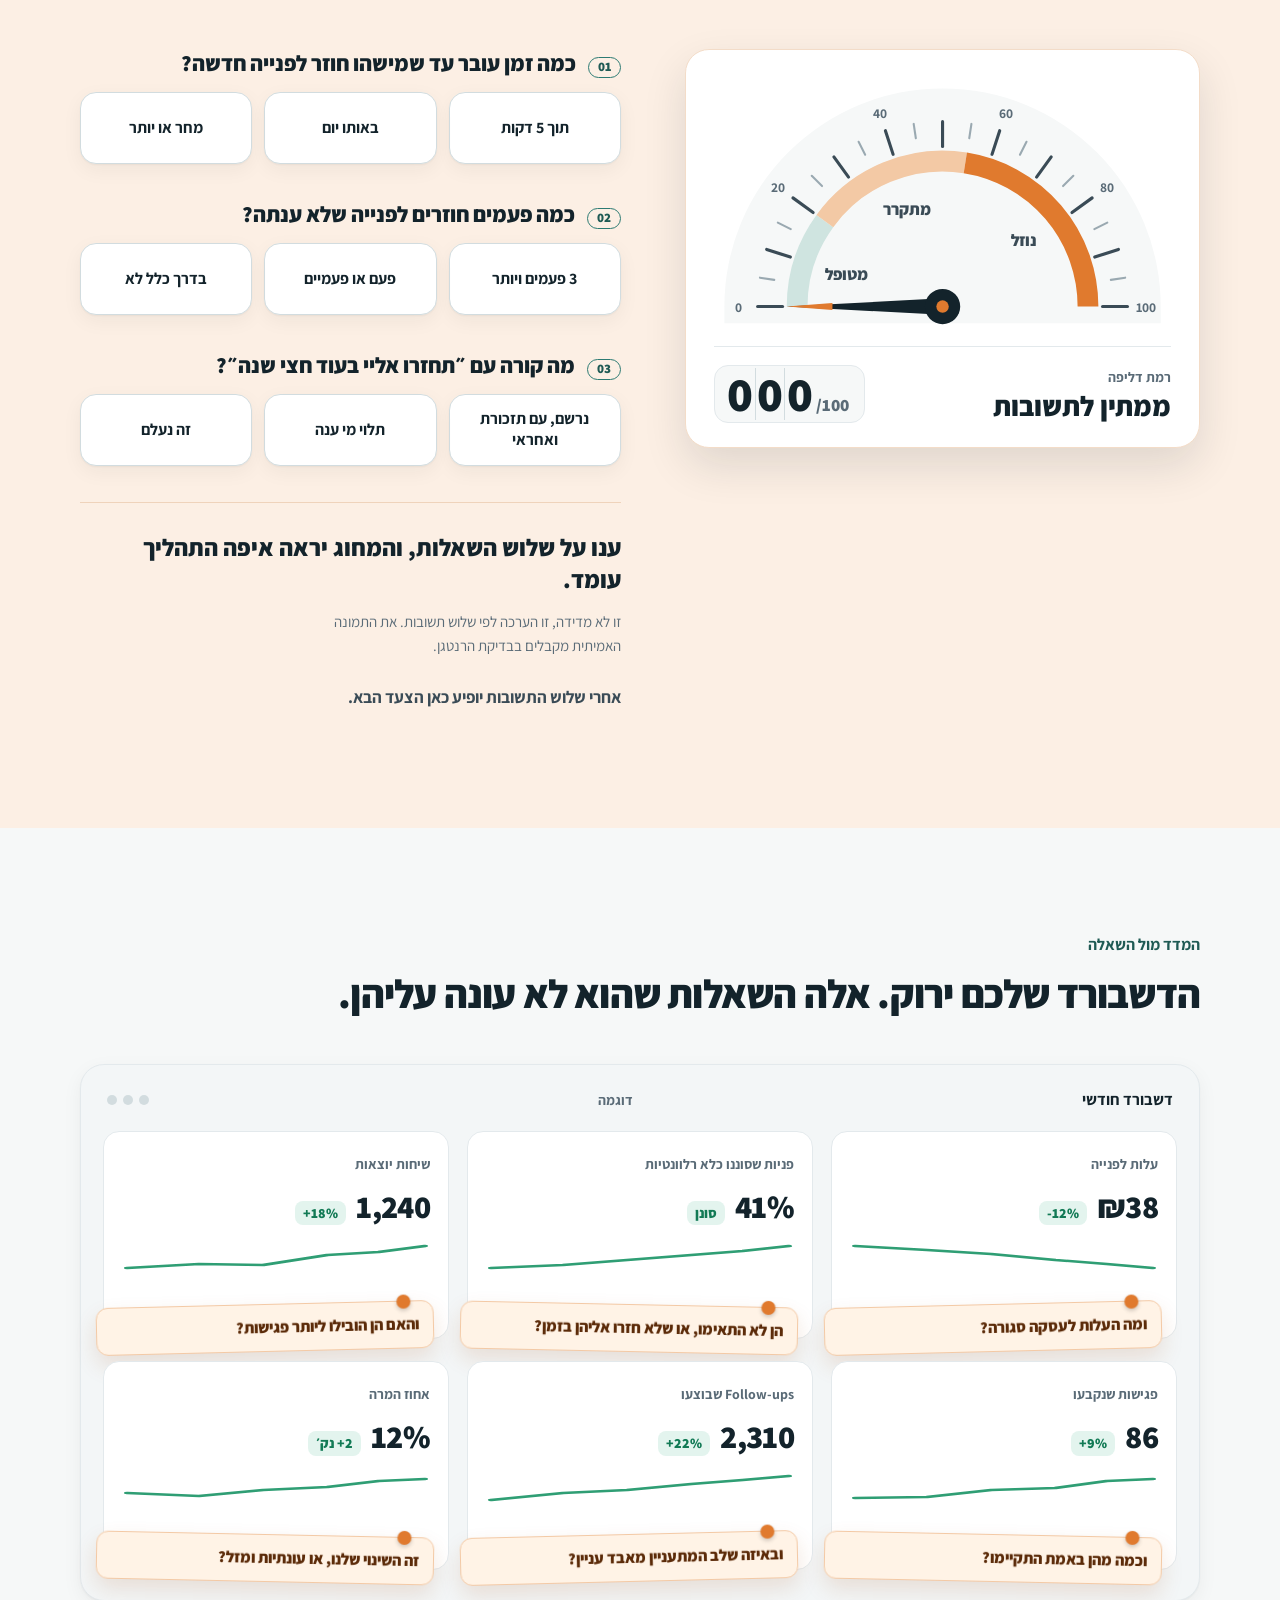
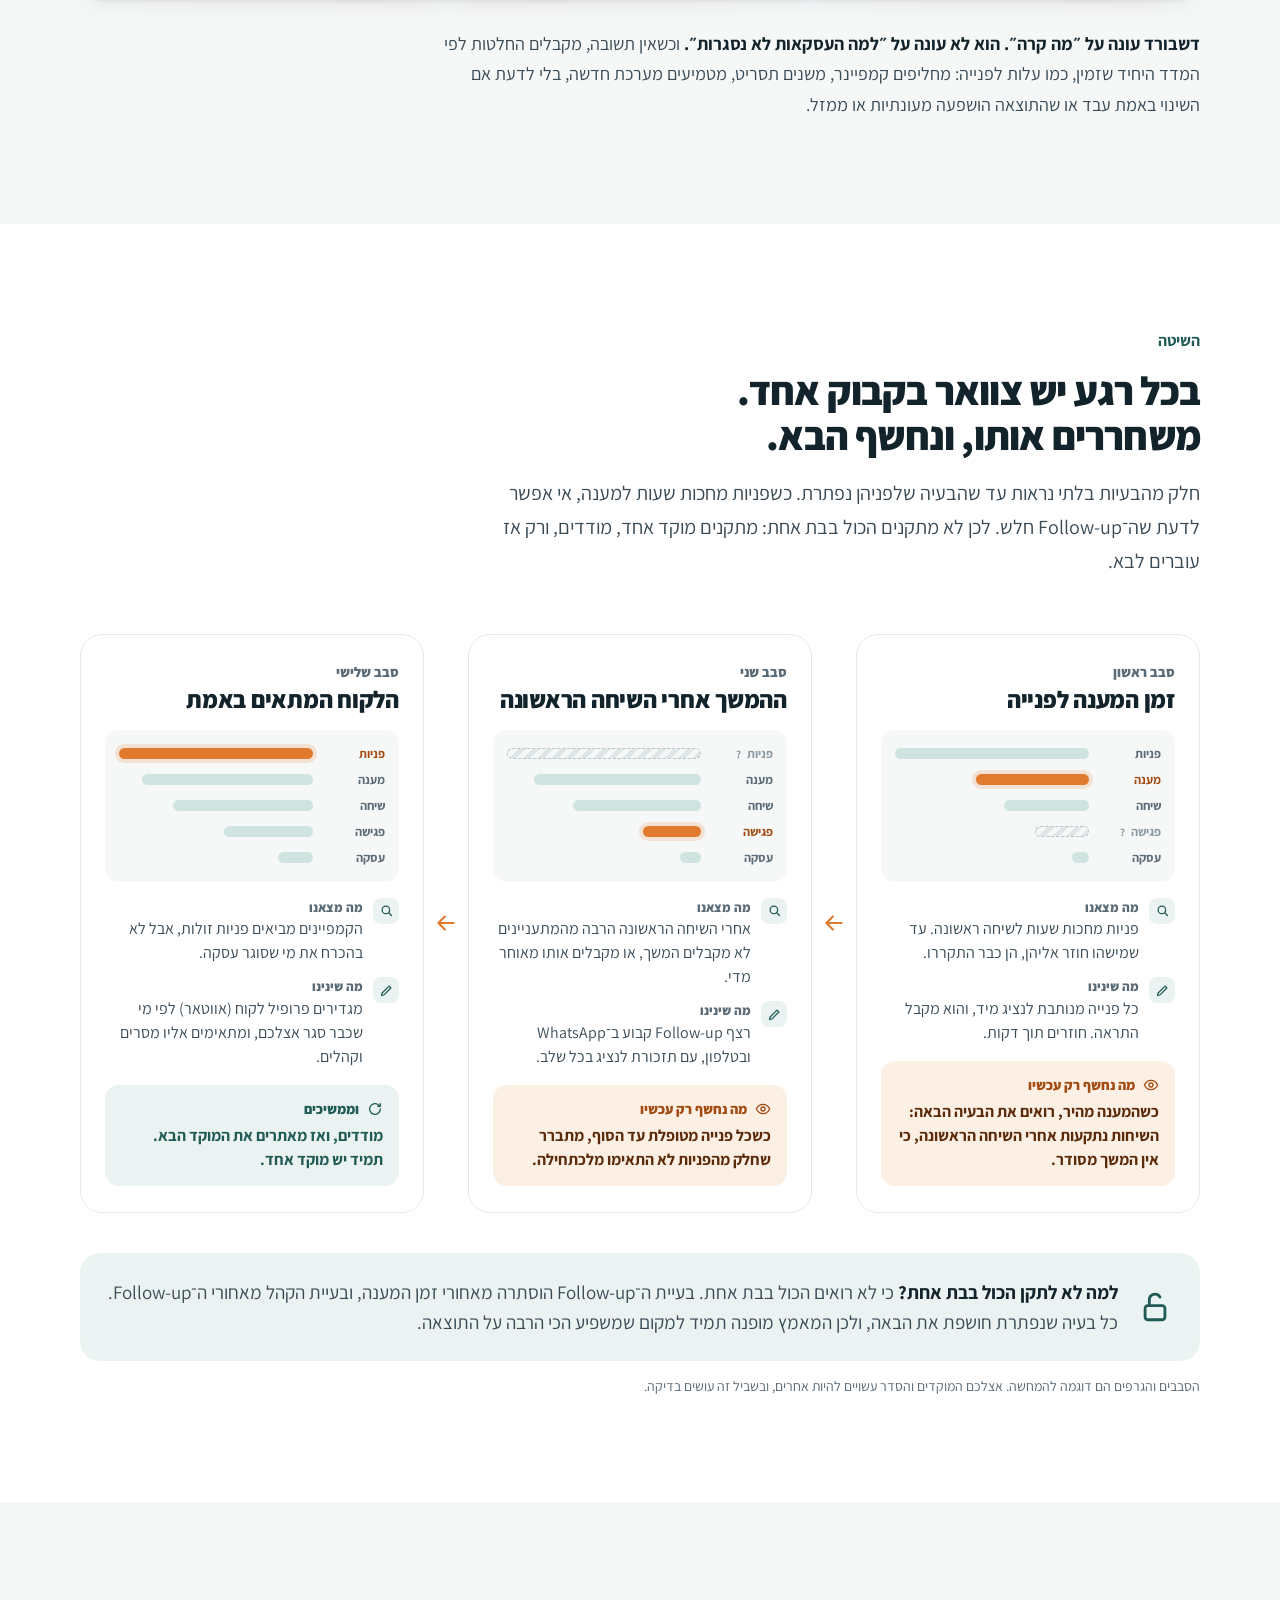
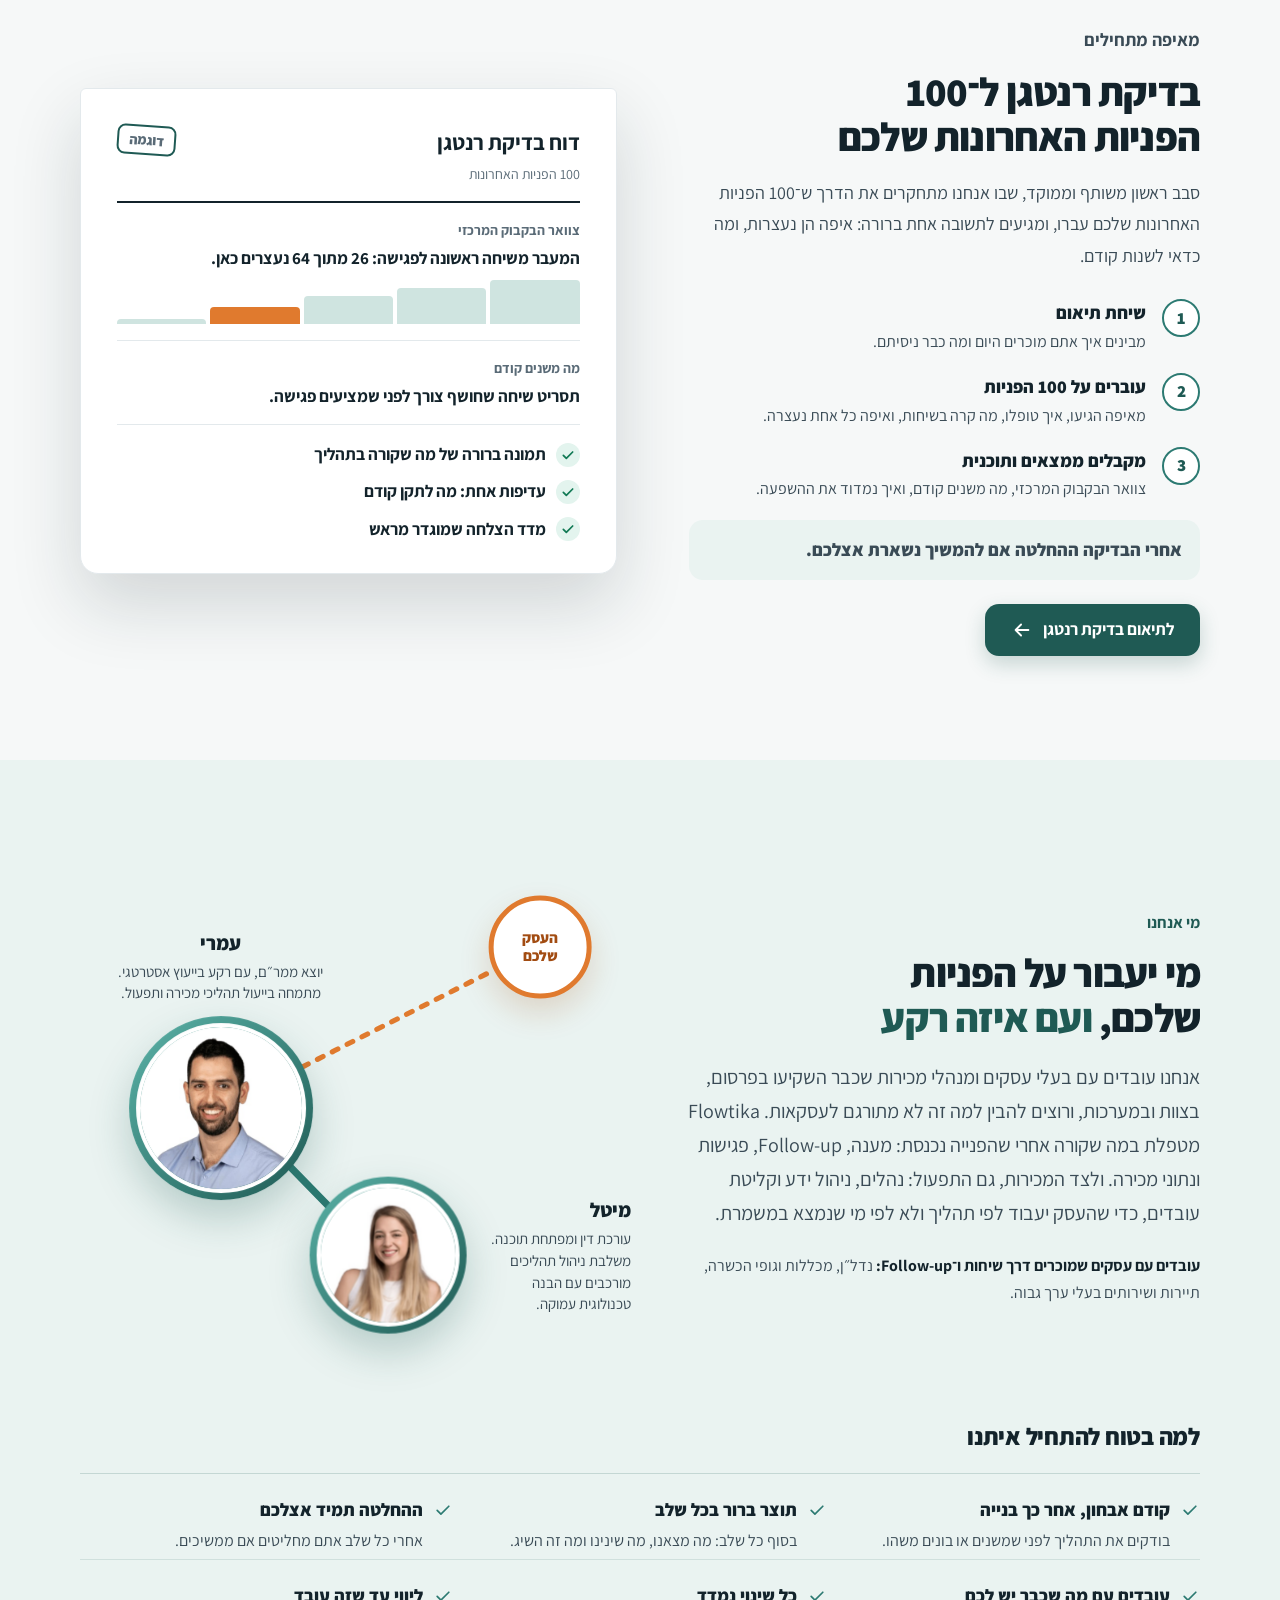
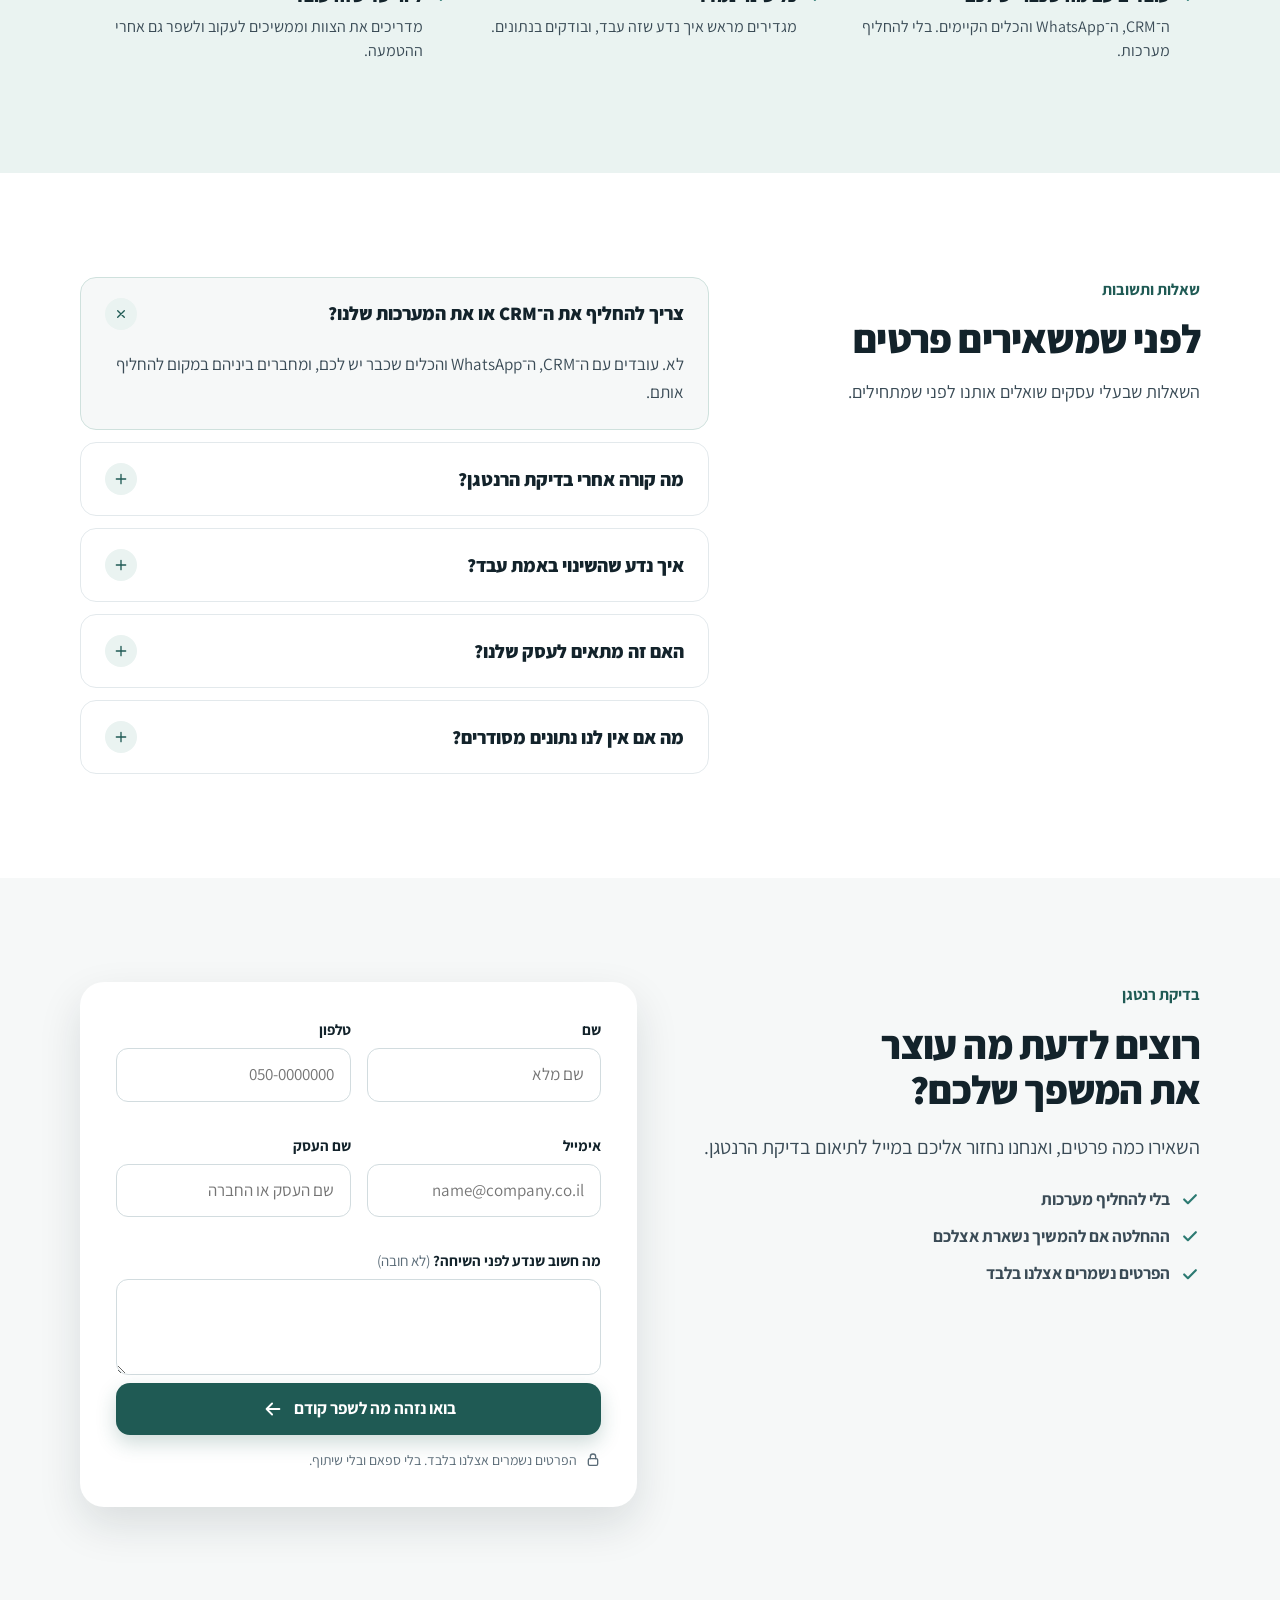
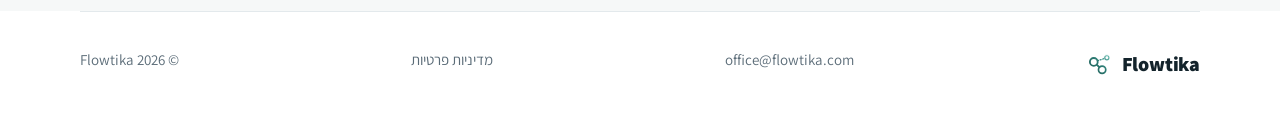
==== commit 0aa39b72: "Remove the WhatsApp widget; the contact form asks for an email Omry has no WhatsApp line for now, so" ====
--- a/index.html
+++ b/index.html
@@ -281,7 +281,7 @@
       <div>
         <p class="kicker">בדיקת רנטגן</p>
         <h2 class="h2">רוצים לדעת מה עוצר את המשפך שלכם?</h2>
-        <p class="lead" style="margin-top:18px">השאירו שלושה פרטים, ואנחנו נחזור אליכם לתיאום בדיקת הרנטגן.</p><ul class="checks"><li><svg class="ico" viewBox="0 0 24 24" aria-hidden="true"><path d="M5 12.5l4.5 4.5L19 7.5"/></svg>בלי להחליף מערכות</li><li><svg class="ico" viewBox="0 0 24 24" aria-hidden="true"><path d="M5 12.5l4.5 4.5L19 7.5"/></svg>ההחלטה אם להמשיך נשארת אצלכם</li><li><svg class="ico" viewBox="0 0 24 24" aria-hidden="true"><path d="M5 12.5l4.5 4.5L19 7.5"/></svg>הפרטים נשמרים אצלנו בלבד</li></ul>
+        <p class="lead" style="margin-top:18px">השאירו כמה פרטים, ואנחנו נחזור אליכם במייל לתיאום בדיקת הרנטגן.</p><ul class="checks"><li><svg class="ico" viewBox="0 0 24 24" aria-hidden="true"><path d="M5 12.5l4.5 4.5L19 7.5"/></svg>בלי להחליף מערכות</li><li><svg class="ico" viewBox="0 0 24 24" aria-hidden="true"><path d="M5 12.5l4.5 4.5L19 7.5"/></svg>ההחלטה אם להמשיך נשארת אצלכם</li><li><svg class="ico" viewBox="0 0 24 24" aria-hidden="true"><path d="M5 12.5l4.5 4.5L19 7.5"/></svg>הפרטים נשמרים אצלנו בלבד</li></ul>
       </div>
       <div>
         <form class="form-card" id="contactForm" novalidate>
@@ -293,7 +293,8 @@
           <div class="form-grid">
             <div class="field"><label for="f-name">שם</label><input id="f-name" name="name" autocomplete="name" placeholder="שם מלא"><span class="err" id="err-name"></span></div>
             <div class="field"><label for="f-phone">טלפון</label><input id="f-phone" name="phone" type="tel" inputmode="tel" dir="ltr" style="text-align:right" autocomplete="tel" placeholder="050-0000000"><span class="err" id="err-phone"></span></div>
-            <div class="field full"><label for="f-business">שם העסק</label><input id="f-business" name="business" autocomplete="organization" placeholder="שם העסק או החברה"><span class="err" id="err-business"></span></div>
+            <div class="field"><label for="f-email">אימייל</label><input id="f-email" name="email" type="email" inputmode="email" dir="ltr" style="text-align:right" autocomplete="email" placeholder="name@company.co.il" required><span class="err" id="err-email"></span></div>
+            <div class="field"><label for="f-business">שם העסק</label><input id="f-business" name="business" autocomplete="organization" placeholder="שם העסק או החברה"><span class="err" id="err-business"></span></div>
             <div class="field full"><label for="f-notes">מה חשוב שנדע לפני השיחה? <span style="font-weight:400;color:var(--muted)">(לא חובה)</span></label><textarea id="f-notes" name="notes"></textarea></div>
           </div>
           <button class="btn" type="submit" id="formSubmit"><span>בואו נזהה מה לשפר קודם</span> <svg class="ico arr" viewBox="0 0 24 24" aria-hidden="true"><path d="M19 12H5M11 6l-6 6 6 6"/></svg></button>
@@ -303,8 +304,8 @@
         <div class="form-card done" id="formThanks" hidden tabindex="-1">
           <svg class="seal" viewBox="0 0 96 96" fill="none" stroke="#1f5a54" stroke-width="4" stroke-linecap="round" stroke-linejoin="round" aria-hidden="true"><circle cx="48" cy="48" r="44"/><path d="M30 49l12 12 24-26"/></svg>
           <h2 class="h2" id="thanksTitle">תודה, קיבלנו</h2>
-          <p>נחזור אליכם בהקדם לתיאום בדיקת הרנטגן.</p>
-          <ol class="next"><li><span>1</span>נחזור אליכם לתיאום</li><li><span>2</span>עוברים יחד על 100 הפניות האחרונות</li><li><span>3</span>מגדירים מה לשנות קודם, ואיך נמדוד</li></ol>
+          <p>נחזור אליכם במייל בהקדם לתיאום בדיקת הרנטגן.</p>
+          <ol class="next"><li><span>1</span>נחזור אליכם במייל לתיאום</li><li><span>2</span>עוברים יחד על 100 הפניות האחרונות</li><li><span>3</span>מגדירים מה לשנות קודם, ואיך נמדוד</li></ol>
         </div>
       </div>
     </div>
@@ -315,28 +316,6 @@
 
 </div>
 
-<!-- ============ WHATSAPP WIDGET: name and phone, sent to the bot server like the contact form ============ -->
-<button type="button" class="wa-fab" id="waOpen" aria-haspopup="dialog" aria-controls="waChat" aria-expanded="false" aria-label="השאירו פרטים ונחזור אליכם בוואטסאפ"><svg class="wa-glyph" viewBox="0 0 32 32" aria-hidden="true"><path d="M16 3.5A12.5 12.5 0 0 0 5.2 22.3L3.6 28.4l6.3-1.6A12.5 12.5 0 1 0 16 3.5z" fill="none" stroke="currentColor" stroke-width="2.4" stroke-linejoin="round"/><path d="M11.6 9.6c.4 0 .8 0 1 .6l1.2 2.8c.1.3.1.6-.1.9l-.8 1c-.2.2-.2.5 0 .8a10 10 0 0 0 4.5 4c.3.1.6.1.8-.1l1-1.2c.2-.3.6-.4.9-.2l2.7 1.3c.4.2.5.5.5.9-.1 1.6-1.6 2.9-3.2 2.9-4.7-.3-9.8-5.4-10.1-10.1 0-1.6 1.2-3.1 2.8-3.2z" fill="currentColor"/></svg></button>
-<div class="wa-chat" id="waChat" role="dialog" aria-modal="true" aria-labelledby="waTitle" hidden>
-  <header class="wa-head">
-    <span class="wa-avatar"><svg viewBox="0 0 100 100" fill="none" aria-hidden="true"><g stroke="#fff" stroke-linecap="round"><circle cx="30" cy="42" r="15" stroke-width="7"/><circle cx="62" cy="72" r="14" stroke-width="6.5"/><circle cx="80" cy="26" r="8" stroke-width="4.5"/><line x1="41" y1="52.3" x2="51.8" y2="62.4" stroke-width="7"/><line x1="44.3" y1="37.4" x2="72.4" y2="28.4" stroke-width="5" stroke-dasharray="4 6.5"/></g></svg></span>
-    <div class="wa-who"><b id="waTitle">Flowtika</b><span>בדרך כלל עונים תוך כמה דקות</span></div>
-    <button type="button" class="wa-close" id="waClose" aria-label="סגירת הצ׳אט"><svg viewBox="0 0 24 24" aria-hidden="true"><path d="M6 6l12 12M18 6L6 18" stroke="currentColor" stroke-width="2.2" stroke-linecap="round"/></svg></button>
-  </header>
-  <div class="wa-body" id="waLog" aria-live="polite">
-    <p class="wa-msg in">היי 👋 השאירו שם וטלפון ונחזור אליכם בוואטסאפ<time>עכשיו</time></p>
-  </div>
-  <form class="wa-form" id="waForm" novalidate>
-    <input type="checkbox" name="botcheck" class="hp-field" tabindex="-1" autocomplete="off" aria-hidden="true" />
-    <div class="wa-fields">
-      <label class="sr-only" for="wa-name">שם</label>
-      <input id="wa-name" name="name" autocomplete="name" placeholder="שם" required>
-      <label class="sr-only" for="wa-phone">טלפון</label>
-      <input id="wa-phone" name="phone" type="tel" inputmode="tel" dir="ltr" autocomplete="tel" placeholder="טלפון, למשל 050-1234567" required>
-    </div>
-    <button type="submit" class="wa-send" id="waSend" aria-label="שליחה"><svg viewBox="0 0 24 24" aria-hidden="true"><path d="M3.4 20.4L21 12 3.4 3.6 3.4 10l12.6 2-12.6 2z" fill="currentColor"/></svg></button>
-  </form>
-</div>
 <script src="script.js"></script>
 </body>
 </html>
--- a/styles.css
+++ b/styles.css
@@ -422,55 +422,6 @@
   .m-result { font-size: 20px; }
 }
 
-/* ---------- WhatsApp widget: floating button and a WhatsApp-style chat popup ---------- */
-.wa-fab { position: fixed; z-index: 40; bottom: 20px; inset-inline-end: 20px; width: 60px; height: 60px; border-radius: 50%; border: 0; cursor: pointer;
-  display: grid; place-items: center; background: #25d366; color: #fff; box-shadow: 0 10px 26px rgba(18,140,74,.35);
-  transition: transform var(--dur) var(--ease-out), box-shadow var(--dur) var(--ease-out), opacity var(--dur) var(--ease-out), visibility var(--dur); }
-.wa-fab:hover { transform: translateY(-2px) scale(1.04); box-shadow: 0 14px 32px rgba(18,140,74,.42); }
-.wa-fab:active { transform: scale(.96); }
-.wa-fab .wa-glyph { width: 32px; height: 32px; }
-.wa-fab.is-away { opacity: 0; visibility: hidden; transform: translateY(12px); }
-.wa-chat { position: fixed; z-index: 41; bottom: 92px; inset-inline-end: 20px; width: min(360px, calc(100vw - 32px)); max-height: min(560px, calc(100dvh - 120px));
-  display: flex; flex-direction: column; border-radius: 18px; overflow: hidden; background: #efeae2; box-shadow: 0 24px 60px rgba(12,26,31,.28);
-  transform-origin: bottom left; animation: wa-in .28s var(--ease-out) both; }
-.wa-chat[hidden] { display: none; }
-@keyframes wa-in { from { opacity: 0; transform: translateY(14px) scale(.96); } }
-.wa-head { display: flex; align-items: center; gap: 12px; padding: 12px 14px; background: #075e54; color: #fff; }
-.wa-avatar { flex: none; width: 40px; height: 40px; border-radius: 50%; display: grid; place-items: center; background: var(--teal); }
-.wa-avatar svg { width: 26px; height: 26px; }
-.wa-who { display: grid; flex: 1; min-width: 0; line-height: 1.3; }
-.wa-who b { font-size: 17px; }
-.wa-who span { font-size: 13px; color: rgba(255,255,255,.8); }
-.wa-close { flex: none; width: 36px; height: 36px; border-radius: 50%; border: 0; background: transparent; color: #fff; cursor: pointer; display: grid; place-items: center; }
-.wa-close:hover { background: rgba(255,255,255,.14); }
-.wa-close svg { width: 20px; height: 20px; }
-.wa-chat :focus-visible { outline-color: #075e54; }
-.wa-head :focus-visible { outline-color: #fff; }
-.wa-body { flex: 1; overflow-y: auto; display: flex; flex-direction: column; gap: 8px; padding: 16px 12px; min-height: 160px;
-  background-color: #efeae2; background-image: radial-gradient(rgba(7,94,84,.06) 1px, transparent 1px); background-size: 14px 14px; }
-.wa-msg { position: relative; max-width: 85%; padding: 7px 10px 18px; border-radius: 10px; font-size: 15px; line-height: 1.45; color: #111b21;
-  box-shadow: 0 1px 1px rgba(0,0,0,.08); animation: rise var(--dur) var(--ease-out) both; white-space: pre-line; }
-.wa-msg.in { align-self: flex-start; background: #fff; border-start-start-radius: 2px; }
-.wa-msg.out { align-self: flex-end; background: #d9fdd3; border-start-end-radius: 2px; }
-.wa-msg.err { align-self: flex-start; background: #fef3f2; color: #7a271a; border: 1px solid #fecdca; }
-.wa-msg time { position: absolute; bottom: 3px; inset-inline-end: 8px; font-size: 11px; color: #667781; display: inline-flex; gap: 3px; align-items: center; }
-.wa-msg .ticks { width: 16px; height: 11px; color: #53bdeb; }
-.wa-form { display: flex; align-items: flex-end; gap: 8px; padding: 10px; background: #f0f2f5; }
-.wa-fields { flex: 1; display: grid; gap: 6px; min-width: 0; }
-.wa-fields input { width: 100%; min-height: 42px; padding: 8px 14px; border-radius: 21px; border: 1.5px solid transparent; background: #fff; font-size: 16px; }
-.wa-fields input:focus { outline: none; border-color: #25d366; }
-.wa-fields input.invalid { border-color: #d92d20; }
-.wa-fields input[dir="ltr"] { text-align: right; }
-.wa-send { flex: none; width: 48px; height: 48px; border-radius: 50%; border: 0; cursor: pointer; display: grid; place-items: center; background: #00a884; color: #fff;
-  transition: transform var(--dur) var(--ease-out), background var(--dur) var(--ease-out); }
-.wa-send:hover { background: #008f72; } .wa-send:active { transform: scale(.94); }
-.wa-send[disabled] { opacity: .5; cursor: wait; }
-.wa-send svg { width: 22px; height: 22px; transform: scaleX(-1); }
-@media (max-width: 480px) {
-  .wa-fab { bottom: 16px; inset-inline-end: 16px; width: 56px; height: 56px; }
-  .wa-chat { inset-inline: 12px; bottom: 84px; width: auto; max-height: calc(100dvh - 100px); }
-}
-
 /* ---------- privacy page ---------- */
 .legal-h { border-bottom: 1px solid var(--line); }
 .legal { max-width: 820px; padding-block: 56px 88px; }
